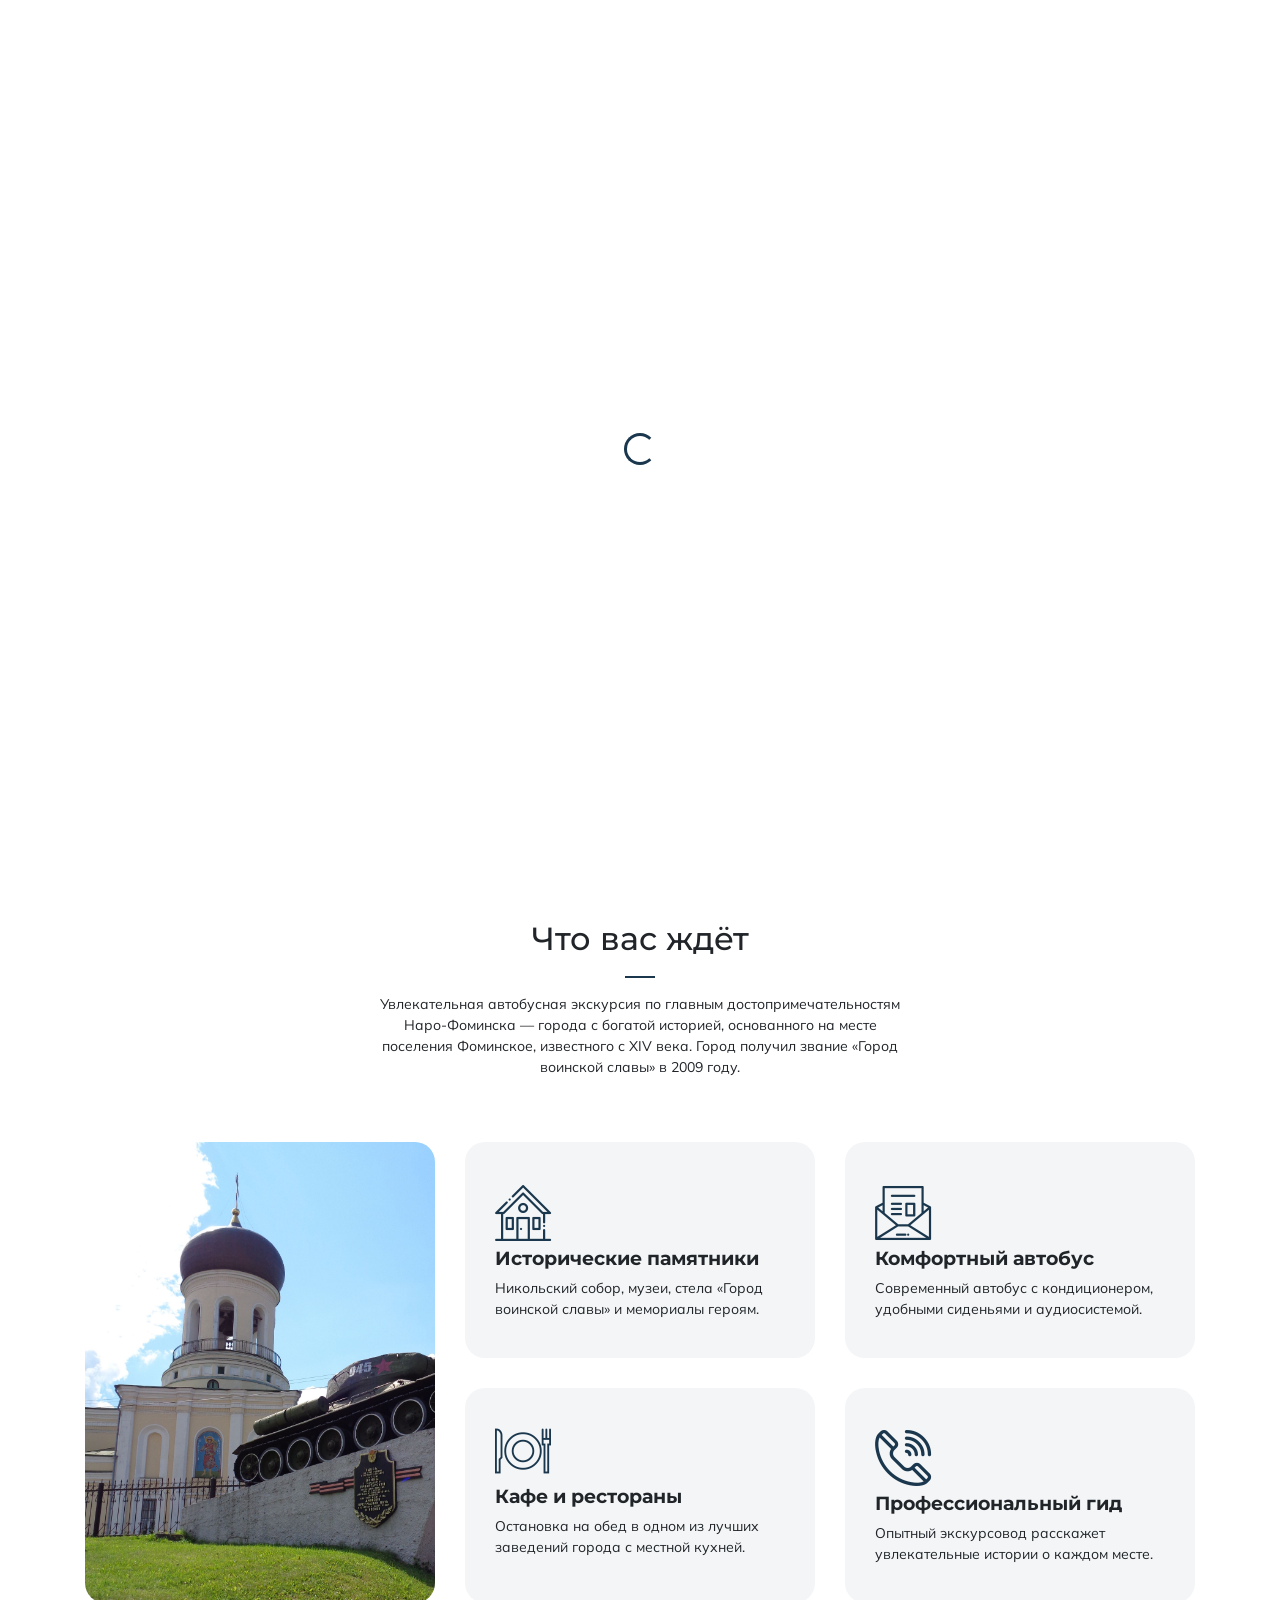
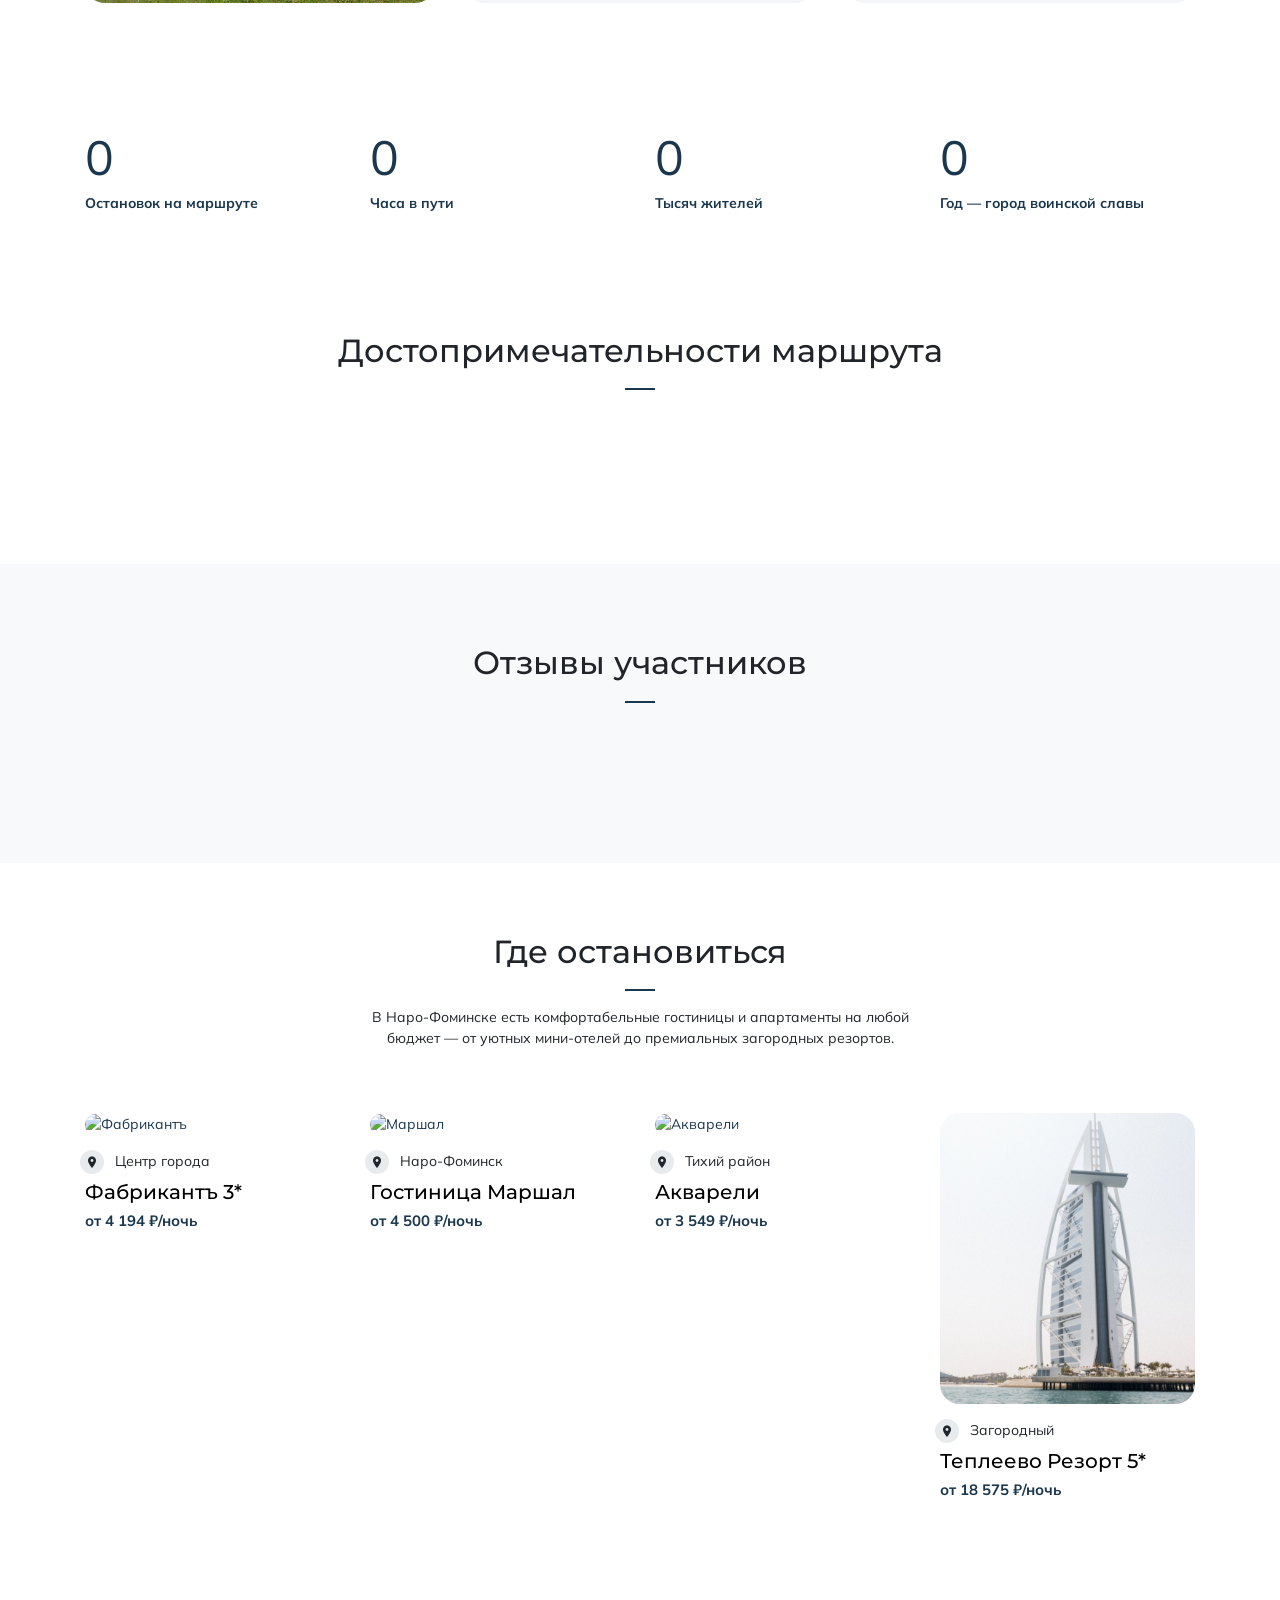
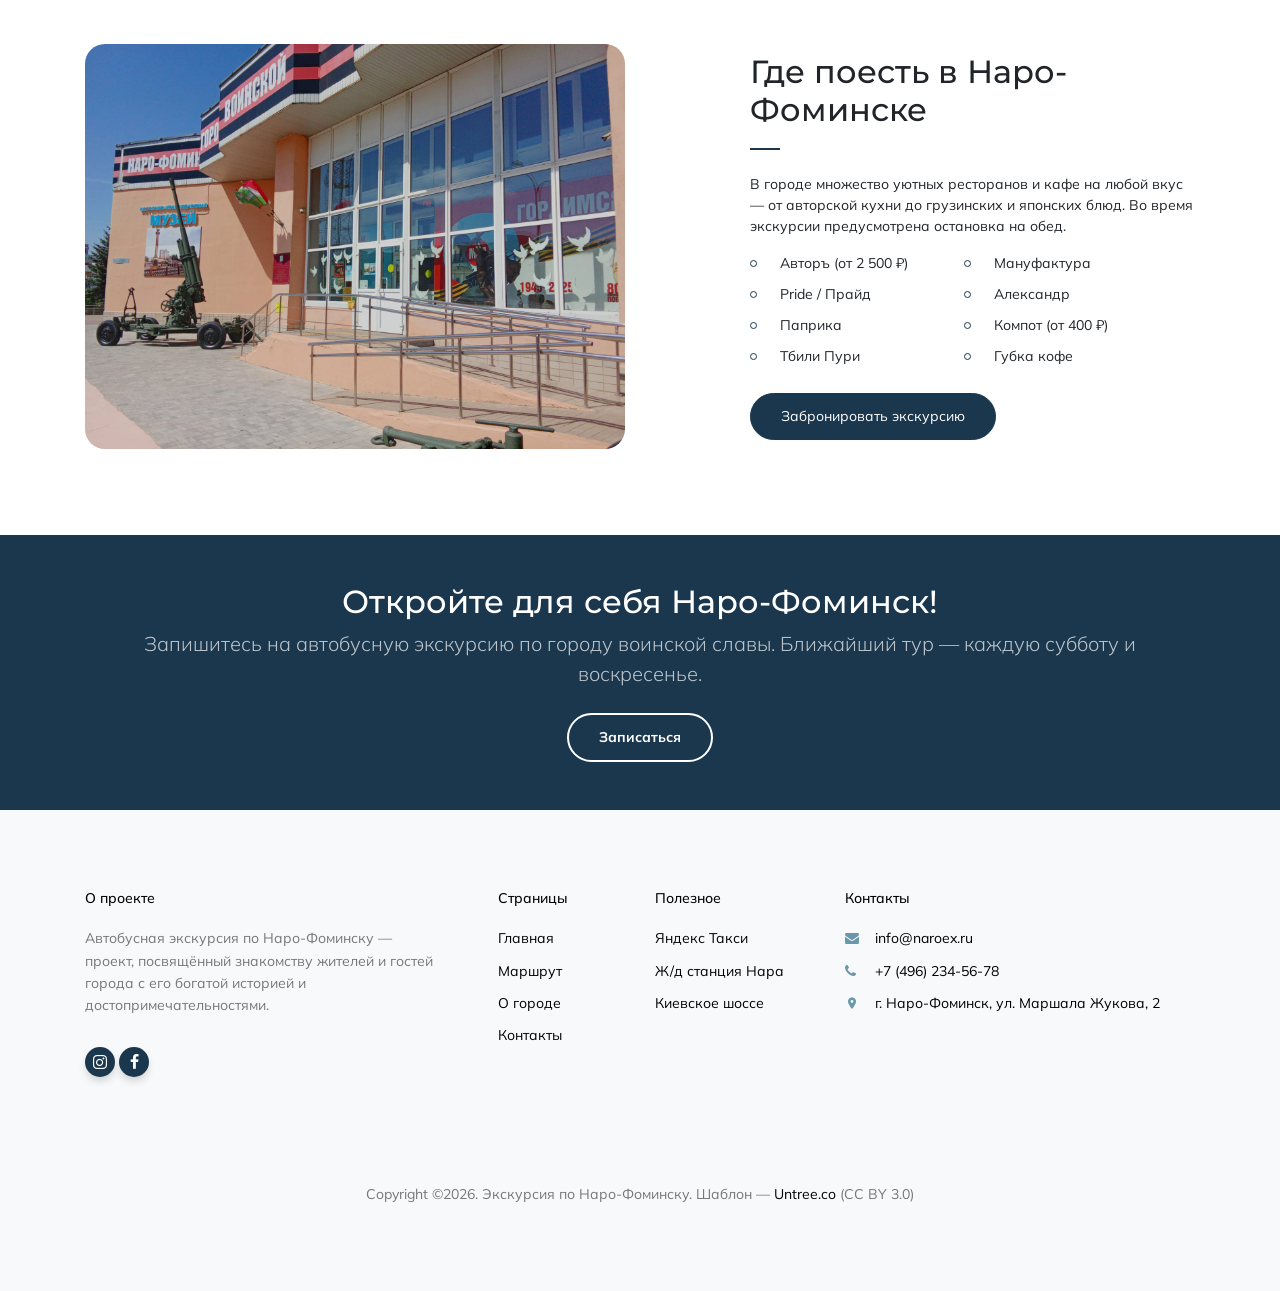
==== html/index.html @ 5fc179f3 "Initial commit: Naro-Fominsk bus excursion static site Russian-language site with 4 pages (main, rou" ====
<!-- /*
* Based on Template: Tour by Untree.co
* License: https://creativecommons.org/licenses/by/3.0/
*/ -->
<!doctype html>
<html lang="ru">
<head>
	<meta charset="utf-8">
	<meta name="viewport" content="width=device-width, initial-scale=1, shrink-to-fit=no">
	<meta name="author" content="NaroEx">
	<link rel="shortcut icon" href="favicon.png">

	<meta name="description" content="Автобусная экскурсия по достопримечательностям Наро-Фоминска — города воинской славы" />
	<meta name="keywords" content="Наро-Фоминск, экскурсия, достопримечательности, автобусный тур" />

	<link rel="preconnect" href="https://fonts.googleapis.com">
	<link rel="preconnect" href="https://fonts.gstatic.com" crossorigin>
	<link href="https://fonts.googleapis.com/css2?family=Montserrat:wght@400;700&family=Mulish:wght@400;700&display=swap&subset=cyrillic" rel="stylesheet">

	<link rel="stylesheet" href="css/bootstrap.min.css">
	<link rel="stylesheet" href="css/owl.carousel.min.css">
	<link rel="stylesheet" href="css/owl.theme.default.min.css">
	<link rel="stylesheet" href="css/jquery.fancybox.min.css">
	<link rel="stylesheet" href="fonts/icomoon/style.css">
	<link rel="stylesheet" href="fonts/flaticon/font/flaticon.css">
	<link rel="stylesheet" href="css/daterangepicker.css">
	<link rel="stylesheet" href="css/aos.css">
	<link rel="stylesheet" href="css/style.css">

	<title>Экскурсия по Наро-Фоминску — Город воинской славы</title>
</head>

<body>

	<div class="site-mobile-menu site-navbar-target">
		<div class="site-mobile-menu-header">
			<div class="site-mobile-menu-close">
				<span class="icofont-close js-menu-toggle"></span>
			</div>
		</div>
		<div class="site-mobile-menu-body"></div>
	</div>

	<nav class="site-nav">
		<div class="container">
			<div class="site-navigation">
				<a href="index.html" class="logo m-0">НароЭкс <span class="text-primary">.</span></a>

				<ul class="js-clone-nav d-none d-lg-inline-block text-left site-menu float-right">
					<li class="active"><a href="index.html">Главная</a></li>
					<li><a href="services.html">Маршрут</a></li>
					<li><a href="about.html">О городе</a></li>
					<li><a href="contact.html">Контакты</a></li>
				</ul>

				<a href="#" class="burger ml-auto float-right site-menu-toggle js-menu-toggle d-inline-block d-lg-none light" data-toggle="collapse" data-target="#main-navbar">
					<span></span>
				</a>

			</div>
		</div>
	</nav>


	<div class="hero">
		<div class="container">
			<div class="row align-items-center">
				<div class="col-lg-7">
					<div class="intro-wrap">
						<h1 class="mb-5"><span class="d-block">Автобусная экскурсия</span> по <span class="typed-words"></span></h1>
						<p class="mb-4 lead text-white-opacity">Откройте для себя город воинской славы, его историю, храмы, музеи и уникальные памятники. Комфортабельный автобусный тур с профессиональным гидом.</p>

						<div class="row">
							<div class="col-12">
								<div class="d-flex flex-wrap align-items-center mb-3">
									<span class="mr-4 text-white"><span class="icon-clock-o mr-2"></span>3 часа</span>
									<span class="mr-4 text-white"><span class="icon-map mr-2"></span>8 остановок</span>
									<span class="text-white"><span class="icon-group mr-2"></span>до 40 человек</span>
								</div>
								<p><a href="contact.html" class="btn btn-primary btn-lg">Записаться на экскурсию</a></p>
							</div>
						</div>
					</div>
				</div>
				<div class="col-lg-5">
					<div class="slides">
						<img src="images/img_6.jpg" alt="Никольский собор" class="img-fluid active">
						<img src="images/img_7.jpg" alt="Наро-Фоминск" class="img-fluid">
						<img src="images/museum.jpg" alt="Краеведческий музей" class="img-fluid">
						<img src="images/hero-slider-3.jpg" alt="Река Нара" class="img-fluid">
						<img src="images/hero-slider-4.jpg" alt="Наро-Фоминск" class="img-fluid">
						<img src="images/hero-slider-5.jpg" alt="Наро-Фоминск" class="img-fluid">
					</div>
				</div>
			</div>
		</div>
	</div>


	<div class="untree_co-section">
		<div class="container">
			<div class="row mb-5 justify-content-center">
				<div class="col-lg-6 text-center">
					<h2 class="section-title text-center mb-3">Что вас ждёт</h2>
					<p>Увлекательная автобусная экскурсия по главным достопримечательностям Наро-Фоминска &mdash; города с богатой историей, основанного на месте поселения Фоминское, известного с XIV века. Город получил звание &laquo;Город воинской славы&raquo; в 2009 году.</p>
				</div>
			</div>
			<div class="row align-items-stretch">
				<div class="col-lg-4 order-lg-1">
					<div class="h-100"><div class="frame h-100"><div class="feature-img-bg h-100" style="background-image: url('images/img_7.jpg');"></div></div></div>
				</div>

				<div class="col-6 col-sm-6 col-lg-4 feature-1-wrap d-md-flex flex-md-column order-lg-1" >

					<div class="feature-1 d-md-flex">
						<div class="align-self-center">
							<span class="flaticon-house display-4 text-primary"></span>
							<h3>Исторические памятники</h3>
							<p class="mb-0">Никольский собор, музеи, стела &laquo;Город воинской славы&raquo; и мемориалы героям.</p>
						</div>
					</div>

					<div class="feature-1 ">
						<div class="align-self-center">
							<span class="flaticon-restaurant display-4 text-primary"></span>
							<h3>Кафе и рестораны</h3>
							<p class="mb-0">Остановка на обед в одном из лучших заведений города с местной кухней.</p>
						</div>
					</div>

				</div>

				<div class="col-6 col-sm-6 col-lg-4 feature-1-wrap d-md-flex flex-md-column order-lg-3" >

					<div class="feature-1 d-md-flex">
						<div class="align-self-center">
							<span class="flaticon-mail display-4 text-primary"></span>
							<h3>Комфортный автобус</h3>
							<p class="mb-0">Современный автобус с кондиционером, удобными сиденьями и аудиосистемой.</p>
						</div>
					</div>

					<div class="feature-1 d-md-flex">
						<div class="align-self-center">
							<span class="flaticon-phone-call display-4 text-primary"></span>
							<h3>Профессиональный гид</h3>
							<p class="mb-0">Опытный экскурсовод расскажет увлекательные истории о каждом месте.</p>
						</div>
					</div>

				</div>

			</div>
		</div>
	</div>

	<div class="untree_co-section count-numbers py-5">
		<div class="container">
			<div class="row">
				<div class="col-6 col-sm-6 col-md-6 col-lg-3">
					<div class="counter-wrap">
						<div class="counter">
							<span class="" data-number="8">0</span>
						</div>
						<span class="caption">Остановок на маршруте</span>
					</div>
				</div>
				<div class="col-6 col-sm-6 col-md-6 col-lg-3">
					<div class="counter-wrap">
						<div class="counter">
							<span class="" data-number="3">0</span>
						</div>
						<span class="caption">Часа в пути</span>
					</div>
				</div>
				<div class="col-6 col-sm-6 col-md-6 col-lg-3">
					<div class="counter-wrap">
						<div class="counter">
							<span class="" data-number="65">0</span>
						</div>
						<span class="caption">Тысяч жителей</span>
					</div>
				</div>
				<div class="col-6 col-sm-6 col-md-6 col-lg-3">
					<div class="counter-wrap">
						<div class="counter">
							<span class="" data-number="2009">0</span>
						</div>
						<span class="caption">Год &mdash; город воинской славы</span>
					</div>
				</div>
			</div>
		</div>
	</div>



	<div class="untree_co-section">
		<div class="container">
			<div class="row text-center justify-content-center mb-5">
				<div class="col-lg-7"><h2 class="section-title text-center">Достопримечательности маршрута</h2></div>
			</div>

			<div class="owl-carousel owl-3-slider">

				<div class="item">
					<a class="media-thumb" href="images/nikolsky_sobor.jpg" data-fancybox="gallery">
						<div class="media-text">
							<h3>Никольский собор</h3>
							<span class="location">Духовный центр города</span>
						</div>
						<img src="images/nikolsky_sobor.jpg" alt="Собор Николая Чудотворца" class="img-fluid">
					</a>
				</div>

				<div class="item">
					<a class="media-thumb" href="images/museum.jpg" data-fancybox="gallery">
						<div class="media-text">
							<h3>Краеведческий музей</h3>
							<span class="location">ул. Маршала Жукова, 8</span>
						</div>
						<img src="images/museum.jpg" alt="Историко-краеведческий музей" class="img-fluid">
					</a>
				</div>

				<div class="item">
					<a class="media-thumb" href="images/hero-slider-1.jpg" data-fancybox="gallery">
						<div class="media-text">
							<h3>Музей Кантемировской дивизии</h3>
							<span class="location">Музей боевой славы</span>
						</div>
						<img src="images/hero-slider-1.jpg" alt="Музей боевой славы" class="img-fluid">
					</a>
				</div>

				<div class="item">
					<a class="media-thumb" href="images/hero-slider-2.jpg" data-fancybox="gallery">
						<div class="media-text">
							<h3>Лофт-квартал &laquo;Fabrik&raquo;</h3>
							<span class="location">пл. Свободы, 2</span>
						</div>
						<img src="images/hero-slider-2.jpg" alt="Лофт-квартал Fabrik" class="img-fluid">
					</a>
				</div>

				<div class="item">
					<a class="media-thumb" href="images/hero-slider-3.jpg" data-fancybox="gallery">
						<div class="media-text">
							<h3>Набережная реки Нара</h3>
							<span class="location">Парк Победы</span>
						</div>
						<img src="images/hero-slider-3.jpg" alt="Река Нара" class="img-fluid">
					</a>
				</div>

				<div class="item">
					<a class="media-thumb" href="images/hero-slider-4.jpg" data-fancybox="gallery">
						<div class="media-text">
							<h3>Стела &laquo;Город воинской славы&raquo;</h3>
							<span class="location">Площадь Победы</span>
						</div>
						<img src="images/hero-slider-4.jpg" alt="Стела города воинской славы" class="img-fluid">
					</a>
				</div>

				<div class="item">
					<a class="media-thumb" href="images/hero-slider-5.jpg" data-fancybox="gallery">
						<div class="media-text">
							<h3>Скульптура &laquo;Емеля на печи&raquo;</h3>
							<span class="location">ул. Маршала Жукова</span>
						</div>
						<img src="images/hero-slider-5.jpg" alt="Емеля на печи" class="img-fluid">
					</a>
				</div>

				<div class="item">
					<a class="media-thumb" href="images/hero_1.jpg" data-fancybox="gallery">
						<div class="media-text">
							<h3>Парк им. Воровского</h3>
							<span class="location">Бывшая усадьба Щербатовых</span>
						</div>
						<img src="images/hero_1.jpg" alt="Центральный парк" class="img-fluid">
					</a>
				</div>

			</div>

		</div>
	</div>


	<div class="untree_co-section testimonial-section mt-5">
		<div class="container">
			<div class="row justify-content-center">
				<div class="col-lg-7 text-center">
					<h2 class="section-title text-center mb-5">Отзывы участников</h2>

					<div class="owl-single owl-carousel no-nav">
						<div class="testimonial mx-auto">
							<figure class="img-wrap">
								<img src="images/person_2.jpg" alt="Фото" class="img-fluid">
							</figure>
							<h3 class="name">Мария Иванова</h3>
							<blockquote>
								<p>&laquo;Замечательная экскурсия! Гид рассказал столько интересного о городе, о чём мы даже не подозревали. Особенно впечатлил Никольский собор и история Кантемировской дивизии.&raquo;</p>
							</blockquote>
						</div>

						<div class="testimonial mx-auto">
							<figure class="img-wrap">
								<img src="images/person_3.jpg" alt="Фото" class="img-fluid">
							</figure>
							<h3 class="name">Алексей Петров</h3>
							<blockquote>
								<p>&laquo;Брали экскурсию для всей семьи. Дети были в восторге от скульптуры Емели на печи, а взрослые &mdash; от набережной Нары и лофт-квартала Fabrik. Очень рекомендую!&raquo;</p>
							</blockquote>
						</div>

						<div class="testimonial mx-auto">
							<figure class="img-wrap">
								<img src="images/person_4.jpg" alt="Фото" class="img-fluid">
							</figure>
							<h3 class="name">Елена Смирнова</h3>
							<blockquote>
								<p>&laquo;Прекрасно организованный тур! Комфортабельный автобус, интересный маршрут. Не знала, что в Наро-Фоминске столько достопримечательностей. Обязательно приедем ещё раз.&raquo;</p>
							</blockquote>
						</div>

					</div>

				</div>
			</div>
		</div>
	</div>


	<div class="untree_co-section">
		<div class="container">
			<div class="row justify-content-center text-center mb-5">
				<div class="col-lg-6">
					<h2 class="section-title text-center mb-3">Где остановиться</h2>
					<p>В Наро-Фоминске есть комфортабельные гостиницы и апартаменты на любой бюджет &mdash; от уютных мини-отелей до премиальных загородных резортов.</p>
				</div>
			</div>
			<div class="row">
				<div class="col-6 col-sm-6 col-md-6 col-lg-3 mb-4 mb-lg-0">
					<div class="media-1">
						<a href="#" class="d-block mb-3"><img src="images/img_1.jpg" alt="Фабрикантъ" class="img-fluid"></a>
						<span class="d-flex align-items-center loc mb-2">
							<span class="icon-room mr-3"></span>
							<span>Центр города</span>
						</span>
						<div class="d-flex align-items-center">
							<div>
								<h3><a href="#">Фабрикантъ 3*</a></h3>
								<div class="price ml-auto">
									<span>от 4 194 &#8381;/ночь</span>
								</div>
							</div>
						</div>
					</div>
				</div>
				<div class="col-6 col-sm-6 col-md-6 col-lg-3 mb-4 mb-lg-0">
					<div class="media-1">
						<a href="#" class="d-block mb-3"><img src="images/img_2.jpg" alt="Маршал" class="img-fluid"></a>
						<span class="d-flex align-items-center loc mb-2">
							<span class="icon-room mr-3"></span>
							<span>Наро-Фоминск</span>
						</span>
						<div class="d-flex align-items-center">
							<div>
								<h3><a href="#">Гостиница Маршал</a></h3>
								<div class="price ml-auto">
									<span>от 4 500 &#8381;/ночь</span>
								</div>
							</div>
						</div>
					</div>
				</div>
				<div class="col-6 col-sm-6 col-md-6 col-lg-3 mb-4 mb-lg-0">
					<div class="media-1">
						<a href="#" class="d-block mb-3"><img src="images/img_3.jpg" alt="Акварели" class="img-fluid"></a>
						<span class="d-flex align-items-center loc mb-2">
							<span class="icon-room mr-3"></span>
							<span>Тихий район</span>
						</span>
						<div class="d-flex align-items-center">
							<div>
								<h3><a href="#">Акварели</a></h3>
								<div class="price ml-auto">
									<span>от 3 549 &#8381;/ночь</span>
								</div>
							</div>
						</div>
					</div>
				</div>
				<div class="col-6 col-sm-6 col-md-6 col-lg-3 mb-4 mb-lg-0">
					<div class="media-1">
						<a href="#" class="d-block mb-3"><img src="images/img_4.jpg" alt="Теплеево" class="img-fluid"></a>
						<span class="d-flex align-items-center loc mb-2">
							<span class="icon-room mr-3"></span>
							<span>Загородный</span>
						</span>
						<div class="d-flex align-items-center">
							<div>
								<h3><a href="#">Теплеево Резорт 5*</a></h3>
								<div class="price ml-auto">
									<span>от 18 575 &#8381;/ночь</span>
								</div>
							</div>
						</div>
					</div>
				</div>
			</div>
		</div>
	</div>

	<div class="untree_co-section">
		<div class="container">
			<div class="row justify-content-between align-items-center">

				<div class="col-lg-6">
					<figure class="img-play-video">
						<img src="images/museum.jpg" alt="Краеведческий музей" class="img-fluid rounded-20">
					</figure>
				</div>

				<div class="col-lg-5">
					<h2 class="section-title text-left mb-4">Где поесть в Наро-Фоминске</h2>
					<p>В городе множество уютных ресторанов и кафе на любой вкус &mdash; от авторской кухни до грузинских и японских блюд. Во время экскурсии предусмотрена остановка на обед.</p>

					<ul class="list-unstyled two-col clearfix">
						<li>Авторъ (от 2 500 &#8381;)</li>
						<li>Мануфактура</li>
						<li>Pride / Прайд</li>
						<li>Александр</li>
						<li>Паприка</li>
						<li>Компот (от 400 &#8381;)</li>
						<li>Тбили Пури</li>
						<li>Губка кофе</li>
					</ul>

					<p><a href="contact.html" class="btn btn-primary">Забронировать экскурсию</a></p>


				</div>
			</div>
		</div>
	</div>



	<div class="py-5 cta-section">
		<div class="container">
			<div class="row text-center">
				<div class="col-md-12">
					<h2 class="mb-2 text-white">Откройте для себя Наро-Фоминск!</h2>
					<p class="mb-4 lead text-white text-white-opacity">Запишитесь на автобусную экскурсию по городу воинской славы. Ближайший тур &mdash; каждую субботу и воскресенье.</p>
					<p class="mb-0"><a href="contact.html" class="btn btn-outline-white text-white btn-md font-weight-bold">Записаться</a></p>
				</div>
			</div>
		</div>
	</div>

	<div class="site-footer">
		<div class="inner first">
			<div class="container">
				<div class="row">
					<div class="col-md-6 col-lg-4">
						<div class="widget">
							<h3 class="heading">О проекте</h3>
							<p>Автобусная экскурсия по Наро-Фоминску &mdash; проект, посвящённый знакомству жителей и гостей города с его богатой историей и достопримечательностями.</p>
						</div>
						<div class="widget">
							<ul class="list-unstyled social">
								<li><a href="#"><span class="icon-instagram"></span></a></li>
								<li><a href="#"><span class="icon-facebook"></span></a></li>
							</ul>
						</div>
					</div>
					<div class="col-md-6 col-lg-2 pl-lg-5">
						<div class="widget">
							<h3 class="heading">Страницы</h3>
							<ul class="links list-unstyled">
								<li><a href="index.html">Главная</a></li>
								<li><a href="services.html">Маршрут</a></li>
								<li><a href="about.html">О городе</a></li>
								<li><a href="contact.html">Контакты</a></li>
							</ul>
						</div>
					</div>
					<div class="col-md-6 col-lg-2">
						<div class="widget">
							<h3 class="heading">Полезное</h3>
							<ul class="links list-unstyled">
								<li><a href="#">Яндекс Такси</a></li>
								<li><a href="#">Ж/д станция Нара</a></li>
								<li><a href="#">Киевское шоссе</a></li>
							</ul>
						</div>
					</div>
					<div class="col-md-6 col-lg-4">
						<div class="widget">
							<h3 class="heading">Контакты</h3>
							<ul class="list-unstyled quick-info links">
								<li class="email"><a href="#">info@naroex.ru</a></li>
								<li class="phone"><a href="#">+7 (496) 234-56-78</a></li>
								<li class="address"><a href="#">г. Наро-Фоминск, ул. Маршала Жукова, 2</a></li>
							</ul>
						</div>
					</div>
				</div>
			</div>
		</div>

		<div class="inner dark">
			<div class="container">
				<div class="row text-center">
					<div class="col-md-8 mb-3 mb-md-0 mx-auto">
						<p>Copyright &copy;<script>document.write(new Date().getFullYear());</script>. Экскурсия по Наро-Фоминску. Шаблон &mdash; <a href="https://untree.co" class="link-highlight">Untree.co</a> (CC BY 3.0)
						</p>
					</div>
				</div>
			</div>
		</div>
	</div>

	<div id="overlayer"></div>
	<div class="loader">
		<div class="spinner-border" role="status">
			<span class="sr-only">Loading...</span>
		</div>
	</div>

	<script src="js/jquery-3.4.1.min.js"></script>
	<script src="js/popper.min.js"></script>
	<script src="js/bootstrap.min.js"></script>
	<script src="js/owl.carousel.min.js"></script>
	<script src="js/jquery.animateNumber.min.js"></script>
	<script src="js/jquery.waypoints.min.js"></script>
	<script src="js/jquery.fancybox.min.js"></script>
	<script src="js/aos.js"></script>
	<script src="js/moment.min.js"></script>
	<script src="js/daterangepicker.js"></script>

	<script src="js/typed.js"></script>
	<script>
		$(function() {
			var slides = $('.slides'),
			images = slides.find('img');

			images.each(function(i) {
				$(this).attr('data-id', i + 1);
			})

			var typed = new Typed('.typed-words', {
				strings: ["Наро-Фоминску.", "городу воинской славы.", "истории.", "красоте Подмосковья.", "реке Нара.", "памятникам героев."],
				typeSpeed: 80,
				backSpeed: 80,
				backDelay: 4000,
				startDelay: 1000,
				loop: true,
				showCursor: true,
				preStringTyped: (arrayPos, self) => {
					arrayPos++;
					$('.slides img').removeClass('active');
					$('.slides img[data-id="'+arrayPos+'"]').addClass('active');
				}

			});
		})
	</script>

	<script src="js/custom.js"></script>

</body>

</html>
---- html/fonts/icomoon/style.css ----
@font-face {
  font-family: 'icomoon';
  src:  url('fonts/icomoon.eot?10si43');
  src:  url('fonts/icomoon.eot?10si43#iefix') format('embedded-opentype'),
    url('fonts/icomoon.ttf?10si43') format('truetype'),
    url('fonts/icomoon.woff?10si43') format('woff'),
    url('fonts/icomoon.svg?10si43#icomoon') format('svg');
  font-weight: normal;
  font-style: normal;
}

[class^="icon-"], [class*=" icon-"] {
  /* use !important to prevent issues with browser extensions that change fonts */
  font-family: 'icomoon' !important;
  speak: none;
  font-style: normal;
  font-weight: normal;
  font-variant: normal;
  text-transform: none;
  line-height: 1;

  /* Better Font Rendering =========== */
  -webkit-font-smoothing: antialiased;
  -moz-osx-font-smoothing: grayscale;
}

.icon-asterisk:before {
  content: "\f069";
}
.icon-plus:before {
  content: "\f067";
}
.icon-question:before {
  content: "\f128";
}
.icon-minus:before {
  content: "\f068";
}
.icon-glass:before {
  content: "\f000";
}
.icon-music:before {
  content: "\f001";
}
.icon-search:before {
  content: "\f002";
}
.icon-envelope-o:before {
  content: "\f003";
}
.icon-heart:before {
  content: "\f004";
}
.icon-star:before {
  content: "\f005";
}
.icon-star-o:before {
  content: "\f006";
}
.icon-user:before {
  content: "\f007";
}
.icon-film:before {
  content: "\f008";
}
.icon-th-large:before {
  content: "\f009";
}
.icon-th:before {
  content: "\f00a";
}
.icon-th-list:before {
  content: "\f00b";
}
.icon-check:before {
  content: "\f00c";
}
.icon-close:before {
  content: "\f00d";
}
.icon-remove:before {
  content: "\f00d";
}
.icon-times:before {
  content: "\f00d";
}
.icon-search-plus:before {
  content: "\f00e";
}
.icon-search-minus:before {
  content: "\f010";
}
.icon-power-off:before {
  content: "\f011";
}
.icon-signal:before {
  content: "\f012";
}
.icon-cog:before {
  content: "\f013";
}
.icon-gear:before {
  content: "\f013";
}
.icon-trash-o:before {
  content: "\f014";
}
.icon-home:before {
  content: "\f015";
}
.icon-file-o:before {
  content: "\f016";
}
.icon-clock-o:before {
  content: "\f017";
}
.icon-road:before {
  content: "\f018";
}
.icon-download:before {
  content: "\f019";
}
.icon-arrow-circle-o-down:before {
  content: "\f01a";
}
.icon-arrow-circle-o-up:before {
  content: "\f01b";
}
.icon-inbox:before {
  content: "\f01c";
}
.icon-play-circle-o:before {
  content: "\f01d";
}
.icon-repeat:before {
  content: "\f01e";
}
.icon-rotate-right:before {
  content: "\f01e";
}
.icon-refresh:before {
  content: "\f021";
}
.icon-list-alt:before {
  content: "\f022";
}
.icon-lock:before {
  content: "\f023";
}
.icon-flag:before {
  content: "\f024";
}
.icon-headphones:before {
  content: "\f025";
}
.icon-volume-off:before {
  content: "\f026";
}
.icon-volume-down:before {
  content: "\f027";
}
.icon-volume-up:before {
  content: "\f028";
}
.icon-qrcode:before {
  content: "\f029";
}
.icon-barcode:before {
  content: "\f02a";
}
.icon-tag:before {
  content: "\f02b";
}
.icon-tags:before {
  content: "\f02c";
}
.icon-book:before {
  content: "\f02d";
}
.icon-bookmark:before {
  content: "\f02e";
}
.icon-print:before {
  content: "\f02f";
}
.icon-camera:before {
  content: "\f030";
}
.icon-font:before {
  content: "\f031";
}
.icon-bold:before {
  content: "\f032";
}
.icon-italic:before {
  content: "\f033";
}
.icon-text-height:before {
  content: "\f034";
}
.icon-text-width:before {
  content: "\f035";
}
.icon-align-left:before {
  content: "\f036";
}
.icon-align-center:before {
  content: "\f037";
}
.icon-align-right:before {
  content: "\f038";
}
.icon-align-justify:before {
  content: "\f039";
}
.icon-list:before {
  content: "\f03a";
}
.icon-dedent:before {
  content: "\f03b";
}
.icon-outdent:before {
  content: "\f03b";
}
.icon-indent:before {
  content: "\f03c";
}
.icon-video-camera:before {
  content: "\f03d";
}
.icon-image:before {
  content: "\f03e";
}
.icon-photo:before {
  content: "\f03e";
}
.icon-picture-o:before {
  content: "\f03e";
}
.icon-pencil:before {
  content: "\f040";
}
.icon-map-marker:before {
  content: "\f041";
}
.icon-adjust:before {
  content: "\f042";
}
.icon-tint:before {
  content: "\f043";
}
.icon-edit:before {
  content: "\f044";
}
.icon-pencil-square-o:before {
  content: "\f044";
}
.icon-share-square-o:before {
  content: "\f045";
}
.icon-check-square-o:before {
  content: "\f046";
}
.icon-arrows:before {
  content: "\f047";
}
.icon-step-backward:before {
  content: "\f048";
}
.icon-fast-backward:before {
  content: "\f049";
}
.icon-backward:before {
  content: "\f04a";
}
.icon-play:before {
  content: "\f04b";
}
.icon-pause:before {
  content: "\f04c";
}
.icon-stop:before {
  content: "\f04d";
}
.icon-forward:before {
  content: "\f04e";
}
.icon-fast-forward:before {
  content: "\f050";
}
.icon-step-forward:before {
  content: "\f051";
}
.icon-eject:before {
  content: "\f052";
}
.icon-chevron-left:before {
  content: "\f053";
}
.icon-chevron-right:before {
  content: "\f054";
}
.icon-plus-circle:before {
  content: "\f055";
}
.icon-minus-circle:before {
  content: "\f056";
}
.icon-times-circle:before {
  content: "\f057";
}
.icon-check-circle:before {
  content: "\f058";
}
.icon-question-circle:before {
  content: "\f059";
}
.icon-info-circle:before {
  content: "\f05a";
}
.icon-crosshairs:before {
  content: "\f05b";
}
.icon-times-circle-o:before {
  content: "\f05c";
}
.icon-check-circle-o:before {
  content: "\f05d";
}
.icon-ban:before {
  content: "\f05e";
}
.icon-arrow-left:before {
  content: "\f060";
}
.icon-arrow-right:before {
  content: "\f061";
}
.icon-arrow-up:before {
  content: "\f062";
}
.icon-arrow-down:before {
  content: "\f063";
}
.icon-mail-forward:before {
  content: "\f064";
}
.icon-share:before {
  content: "\f064";
}
.icon-expand:before {
  content: "\f065";
}
.icon-compress:before {
  content: "\f066";
}
.icon-exclamation-circle:before {
  content: "\f06a";
}
.icon-gift:before {
  content: "\f06b";
}
.icon-leaf:before {
  content: "\f06c";
}
.icon-fire:before {
  content: "\f06d";
}
.icon-eye:before {
  content: "\f06e";
}
.icon-eye-slash:before {
  content: "\f070";
}
.icon-exclamation-triangle:before {
  content: "\f071";
}
.icon-warning:before {
  content: "\f071";
}
.icon-plane:before {
  content: "\f072";
}
.icon-calendar:before {
  content: "\f073";
}
.icon-random:before {
  content: "\f074";
}
.icon-comment:before {
  content: "\f075";
}
.icon-magnet:before {
  content: "\f076";
}
.icon-chevron-up:before {
  content: "\f077";
}
.icon-chevron-down:before {
  content: "\f078";
}
.icon-retweet:before {
  content: "\f079";
}
.icon-shopping-cart:before {
  content: "\f07a";
}
.icon-folder:before {
  content: "\f07b";
}
.icon-folder-open:before {
  content: "\f07c";
}
.icon-arrows-v:before {
  content: "\f07d";
}
.icon-arrows-h:before {
  content: "\f07e";
}
.icon-bar-chart:before {
  content: "\f080";
}
.icon-bar-chart-o:before {
  content: "\f080";
}
.icon-twitter-square:before {
  content: "\f081";
}
.icon-facebook-square:before {
  content: "\f082";
}
.icon-camera-retro:before {
  content: "\f083";
}
.icon-key:before {
  content: "\f084";
}
.icon-cogs:before {
  content: "\f085";
}
.icon-gears:before {
  content: "\f085";
}
.icon-comments:before {
  content: "\f086";
}
.icon-thumbs-o-up:before {
  content: "\f087";
}
.icon-thumbs-o-down:before {
  content: "\f088";
}
.icon-star-half:before {
  content: "\f089";
}
.icon-heart-o:before {
  content: "\f08a";
}
.icon-sign-out:before {
  content: "\f08b";
}
.icon-linkedin-square:before {
  content: "\f08c";
}
.icon-thumb-tack:before {
  content: "\f08d";
}
.icon-external-link:before {
  content: "\f08e";
}
.icon-sign-in:before {
  content: "\f090";
}
.icon-trophy:before {
  content: "\f091";
}
.icon-github-square:before {
  content: "\f092";
}
.icon-upload:before {
  content: "\f093";
}
.icon-lemon-o:before {
  content: "\f094";
}
.icon-phone:before {
  content: "\f095";
}
.icon-square-o:before {
  content: "\f096";
}
.icon-bookmark-o:before {
  content: "\f097";
}
.icon-phone-square:before {
  content: "\f098";
}
.icon-twitter:before {
  content: "\f099";
}
.icon-facebook:before {
  content: "\f09a";
}
.icon-facebook-f:before {
  content: "\f09a";
}
.icon-github:before {
  content: "\f09b";
}
.icon-unlock:before {
  content: "\f09c";
}
.icon-credit-card:before {
  content: "\f09d";
}
.icon-feed:before {
  content: "\f09e";
}
.icon-rss:before {
  content: "\f09e";
}
.icon-hdd-o:before {
  content: "\f0a0";
}
.icon-bullhorn:before {
  content: "\f0a1";
}
.icon-bell-o:before {
  content: "\f0a2";
}
.icon-certificate:before {
  content: "\f0a3";
}
.icon-hand-o-right:before {
  content: "\f0a4";
}
.icon-hand-o-left:before {
  content: "\f0a5";
}
.icon-hand-o-up:before {
  content: "\f0a6";
}
.icon-hand-o-down:before {
  content: "\f0a7";
}
.icon-arrow-circle-left:before {
  content: "\f0a8";
}
.icon-arrow-circle-right:before {
  content: "\f0a9";
}
.icon-arrow-circle-up:before {
  content: "\f0aa";
}
.icon-arrow-circle-down:before {
  content: "\f0ab";
}
.icon-globe:before {
  content: "\f0ac";
}
.icon-wrench:before {
  content: "\f0ad";
}
.icon-tasks:before {
  content: "\f0ae";
}
.icon-filter:before {
  content: "\f0b0";
}
.icon-briefcase:before {
  content: "\f0b1";
}
.icon-arrows-alt:before {
  content: "\f0b2";
}
.icon-group:before {
  content: "\f0c0";
}
.icon-users:before {
  content: "\f0c0";
}
.icon-chain:before {
  content: "\f0c1";
}
.icon-link:before {
  content: "\f0c1";
}
.icon-cloud:before {
  content: "\f0c2";
}
.icon-flask:before {
  content: "\f0c3";
}
.icon-cut:before {
  content: "\f0c4";
}
.icon-scissors:before {
  content: "\f0c4";
}
.icon-copy:before {
  content: "\f0c5";
}
.icon-files-o:before {
  content: "\f0c5";
}
.icon-paperclip:before {
  content: "\f0c6";
}
.icon-floppy-o:before {
  content: "\f0c7";
}
.icon-save:before {
  content: "\f0c7";
}
.icon-square:before {
  content: "\f0c8";
}
.icon-bars:before {
  content: "\f0c9";
}
.icon-navicon:before {
  content: "\f0c9";
}
.icon-reorder:before {
  content: "\f0c9";
}
.icon-list-ul:before {
  content: "\f0ca";
}
.icon-list-ol:before {
  content: "\f0cb";
}
.icon-strikethrough:before {
  content: "\f0cc";
}
.icon-underline:before {
  content: "\f0cd";
}
.icon-table:before {
  content: "\f0ce";
}
.icon-magic:before {
  content: "\f0d0";
}
.icon-truck:before {
  content: "\f0d1";
}
.icon-pinterest:before {
  content: "\f0d2";
}
.icon-pinterest-square:before {
  content: "\f0d3";
}
.icon-google-plus-square:before {
  content: "\f0d4";
}
.icon-google-plus:before {
  content: "\f0d5";
}
.icon-money:before {
  content: "\f0d6";
}
.icon-caret-down:before {
  content: "\f0d7";
}
.icon-caret-up:before {
  content: "\f0d8";
}
.icon-caret-left:before {
  content: "\f0d9";
}
.icon-caret-right:before {
  content: "\f0da";
}
.icon-columns:before {
  content: "\f0db";
}
.icon-sort:before {
  content: "\f0dc";
}
.icon-unsorted:before {
  content: "\f0dc";
}
.icon-sort-desc:before {
  content: "\f0dd";
}
.icon-sort-down:before {
  content: "\f0dd";
}
.icon-sort-asc:before {
  content: "\f0de";
}
.icon-sort-up:before {
  content: "\f0de";
}
.icon-envelope:before {
  content: "\f0e0";
}
.icon-linkedin:before {
  content: "\f0e1";
}
.icon-rotate-left:before {
  content: "\f0e2";
}
.icon-undo:before {
  content: "\f0e2";
}
.icon-gavel:before {
  content: "\f0e3";
}
.icon-legal:before {
  content: "\f0e3";
}
.icon-dashboard:before {
  content: "\f0e4";
}
.icon-tachometer:before {
  content: "\f0e4";
}
.icon-comment-o:before {
  content: "\f0e5";
}
.icon-comments-o:before {
  content: "\f0e6";
}
.icon-bolt:before {
  content: "\f0e7";
}
.icon-flash:before {
  content: "\f0e7";
}
.icon-sitemap:before {
  content: "\f0e8";
}
.icon-umbrella:before {
  content: "\f0e9";
}
.icon-clipboard:before {
  content: "\f0ea";
}
.icon-paste:before {
  content: "\f0ea";
}
.icon-lightbulb-o:before {
  content: "\f0eb";
}
.icon-exchange:before {
  content: "\f0ec";
}
.icon-cloud-download:before {
  content: "\f0ed";
}
.icon-cloud-upload:before {
  content: "\f0ee";
}
.icon-user-md:before {
  content: "\f0f0";
}
.icon-stethoscope:before {
  content: "\f0f1";
}
.icon-suitcase:before {
  content: "\f0f2";
}
.icon-bell:before {
  content: "\f0f3";
}
.icon-coffee:before {
  content: "\f0f4";
}
.icon-cutlery:before {
  content: "\f0f5";
}
.icon-file-text-o:before {
  content: "\f0f6";
}
.icon-building-o:before {
  content: "\f0f7";
}
.icon-hospital-o:before {
  content: "\f0f8";
}
.icon-ambulance:before {
  content: "\f0f9";
}
.icon-medkit:before {
  content: "\f0fa";
}
.icon-fighter-jet:before {
  content: "\f0fb";
}
.icon-beer:before {
  content: "\f0fc";
}
.icon-h-square:before {
  content: "\f0fd";
}
.icon-plus-square:before {
  content: "\f0fe";
}
.icon-angle-double-left:before {
  content: "\f100";
}
.icon-angle-double-right:before {
  content: "\f101";
}
.icon-angle-double-up:before {
  content: "\f102";
}
.icon-angle-double-down:before {
  content: "\f103";
}
.icon-angle-left:before {
  content: "\f104";
}
.icon-angle-right:before {
  content: "\f105";
}
.icon-angle-up:before {
  content: "\f106";
}
.icon-angle-down:before {
  content: "\f107";
}
.icon-desktop:before {
  content: "\f108";
}
.icon-laptop:before {
  content: "\f109";
}
.icon-tablet:before {
  content: "\f10a";
}
.icon-mobile:before {
  content: "\f10b";
}
.icon-mobile-phone:before {
  content: "\f10b";
}
.icon-circle-o:before {
  content: "\f10c";
}
.icon-quote-left:before {
  content: "\f10d";
}
.icon-quote-right:before {
  content: "\f10e";
}
.icon-spinner:before {
  content: "\f110";
}
.icon-circle:before {
  content: "\f111";
}
.icon-mail-reply:before {
  content: "\f112";
}
.icon-reply:before {
  content: "\f112";
}
.icon-github-alt:before {
  content: "\f113";
}
.icon-folder-o:before {
  content: "\f114";
}
.icon-folder-open-o:before {
  content: "\f115";
}
.icon-smile-o:before {
  content: "\f118";
}
.icon-frown-o:before {
  content: "\f119";
}
.icon-meh-o:before {
  content: "\f11a";
}
.icon-gamepad:before {
  content: "\f11b";
}
.icon-keyboard-o:before {
  content: "\f11c";
}
.icon-flag-o:before {
  content: "\f11d";
}
.icon-flag-checkered:before {
  content: "\f11e";
}
.icon-terminal:before {
  content: "\f120";
}
.icon-code:before {
  content: "\f121";
}
.icon-mail-reply-all:before {
  content: "\f122";
}
.icon-reply-all:before {
  content: "\f122";
}
.icon-star-half-empty:before {
  content: "\f123";
}
.icon-star-half-full:before {
  content: "\f123";
}
.icon-star-half-o:before {
  content: "\f123";
}
.icon-location-arrow:before {
  content: "\f124";
}
.icon-crop:before {
  content: "\f125";
}
.icon-code-fork:before {
  content: "\f126";
}
.icon-chain-broken:before {
  content: "\f127";
}
.icon-unlink:before {
  content: "\f127";
}
.icon-info:before {
  content: "\f129";
}
.icon-exclamation:before {
  content: "\f12a";
}
.icon-superscript:before {
  content: "\f12b";
}
.icon-subscript:before {
  content: "\f12c";
}
.icon-eraser:before {
  content: "\f12d";
}
.icon-puzzle-piece:before {
  content: "\f12e";
}
.icon-microphone:before {
  content: "\f130";
}
.icon-microphone-slash:before {
  content: "\f131";
}
.icon-shield:before {
  content: "\f132";
}
.icon-calendar-o:before {
  content: "\f133";
}
.icon-fire-extinguisher:before {
  content: "\f134";
}
.icon-rocket:before {
  content: "\f135";
}
.icon-maxcdn:before {
  content: "\f136";
}
.icon-chevron-circle-left:before {
  content: "\f137";
}
.icon-chevron-circle-right:before {
  content: "\f138";
}
.icon-chevron-circle-up:before {
  content: "\f139";
}
.icon-chevron-circle-down:before {
  content: "\f13a";
}
.icon-html5:before {
  content: "\f13b";
}
.icon-css3:before {
  content: "\f13c";
}
.icon-anchor:before {
  content: "\f13d";
}
.icon-unlock-alt:before {
  content: "\f13e";
}
.icon-bullseye:before {
  content: "\f140";
}
.icon-ellipsis-h:before {
  content: "\f141";
}
.icon-ellipsis-v:before {
  content: "\f142";
}
.icon-rss-square:before {
  content: "\f143";
}
.icon-play-circle:before {
  content: "\f144";
}
.icon-ticket:before {
  content: "\f145";
}
.icon-minus-square:before {
  content: "\f146";
}
.icon-minus-square-o:before {
  content: "\f147";
}
.icon-level-up:before {
  content: "\f148";
}
.icon-level-down:before {
  content: "\f149";
}
.icon-check-square:before {
  content: "\f14a";
}
.icon-pencil-square:before {
  content: "\f14b";
}
.icon-external-link-square:before {
  content: "\f14c";
}
.icon-share-square:before {
  content: "\f14d";
}
.icon-compass:before {
  content: "\f14e";
}
.icon-caret-square-o-down:before {
  content: "\f150";
}
.icon-toggle-down:before {
  content: "\f150";
}
.icon-caret-square-o-up:before {
  content: "\f151";
}
.icon-toggle-up:before {
  content: "\f151";
}
.icon-caret-square-o-right:before {
  content: "\f152";
}
.icon-toggle-right:before {
  content: "\f152";
}
.icon-eur:before {
  content: "\f153";
}
.icon-euro:before {
  content: "\f153";
}
.icon-gbp:before {
  content: "\f154";
}
.icon-dollar:before {
  content: "\f155";
}
.icon-usd:before {
  content: "\f155";
}
.icon-inr:before {
  content: "\f156";
}
.icon-rupee:before {
  content: "\f156";
}
.icon-cny:before {
  content: "\f157";
}
.icon-jpy:before {
  content: "\f157";
}
.icon-rmb:before {
  content: "\f157";
}
.icon-yen:before {
  content: "\f157";
}
.icon-rouble:before {
  content: "\f158";
}
.icon-rub:before {
  content: "\f158";
}
.icon-ruble:before {
  content: "\f158";
}
.icon-krw:before {
  content: "\f159";
}
.icon-won:before {
  content: "\f159";
}
.icon-bitcoin:before {
  content: "\f15a";
}
.icon-btc:before {
  content: "\f15a";
}
.icon-file:before {
  content: "\f15b";
}
.icon-file-text:before {
  content: "\f15c";
}
.icon-sort-alpha-asc:before {
  content: "\f15d";
}
.icon-sort-alpha-desc:before {
  content: "\f15e";
}
.icon-sort-amount-asc:before {
  content: "\f160";
}
.icon-sort-amount-desc:before {
  content: "\f161";
}
.icon-sort-numeric-asc:before {
  content: "\f162";
}
.icon-sort-numeric-desc:before {
  content: "\f163";
}
.icon-thumbs-up:before {
  content: "\f164";
}
.icon-thumbs-down:before {
  content: "\f165";
}
.icon-youtube-square:before {
  content: "\f166";
}
.icon-youtube:before {
  content: "\f167";
}
.icon-xing:before {
  content: "\f168";
}
.icon-xing-square:before {
  content: "\f169";
}
.icon-youtube-play:before {
  content: "\f16a";
}
.icon-dropbox:before {
  content: "\f16b";
}
.icon-stack-overflow:before {
  content: "\f16c";
}
.icon-instagram:before {
  content: "\f16d";
}
.icon-flickr:before {
  content: "\f16e";
}
.icon-adn:before {
  content: "\f170";
}
.icon-bitbucket:before {
  content: "\f171";
}
.icon-bitbucket-square:before {
  content: "\f172";
}
.icon-tumblr:before {
  content: "\f173";
}
.icon-tumblr-square:before {
  content: "\f174";
}
.icon-long-arrow-down:before {
  content: "\f175";
}
.icon-long-arrow-up:before {
  content: "\f176";
}
.icon-long-arrow-left:before {
  content: "\f177";
}
.icon-long-arrow-right:before {
  content: "\f178";
}
.icon-apple:before {
  content: "\f179";
}
.icon-windows:before {
  content: "\f17a";
}
.icon-android:before {
  content: "\f17b";
}
.icon-linux:before {
  content: "\f17c";
}
.icon-dribbble:before {
  content: "\f17d";
}
.icon-skype:before {
  content: "\f17e";
}
.icon-foursquare:before {
  content: "\f180";
}
.icon-trello:before {
  content: "\f181";
}
.icon-female:before {
  content: "\f182";
}
.icon-male:before {
  content: "\f183";
}
.icon-gittip:before {
  content: "\f184";
}
.icon-gratipay:before {
  content: "\f184";
}
.icon-sun-o:before {
  content: "\f185";
}
.icon-moon-o:before {
  content: "\f186";
}
.icon-archive:before {
  content: "\f187";
}
.icon-bug:before {
  content: "\f188";
}
.icon-vk:before {
  content: "\f189";
}
.icon-weibo:before {
  content: "\f18a";
}
.icon-renren:before {
  content: "\f18b";
}
.icon-pagelines:before {
  content: "\f18c";
}
.icon-stack-exchange:before {
  content: "\f18d";
}
.icon-arrow-circle-o-right:before {
  content: "\f18e";
}
.icon-arrow-circle-o-left:before {
  content: "\f190";
}
.icon-caret-square-o-left:before {
  content: "\f191";
}
.icon-toggle-left:before {
  content: "\f191";
}
.icon-dot-circle-o:before {
  content: "\f192";
}
.icon-wheelchair:before {
  content: "\f193";
}
.icon-vimeo-square:before {
  content: "\f194";
}
.icon-try:before {
  content: "\f195";
}
.icon-turkish-lira:before {
  content: "\f195";
}
.icon-plus-square-o:before {
  content: "\f196";
}
.icon-space-shuttle:before {
  content: "\f197";
}
.icon-slack:before {
  content: "\f198";
}
.icon-envelope-square:before {
  content: "\f199";
}
.icon-wordpress:before {
  content: "\f19a";
}
.icon-openid:before {
  content: "\f19b";
}
.icon-bank:before {
  content: "\f19c";
}
.icon-institution:before {
  content: "\f19c";
}
.icon-university:before {
  content: "\f19c";
}
.icon-graduation-cap:before {
  content: "\f19d";
}
.icon-mortar-board:before {
  content: "\f19d";
}
.icon-yahoo:before {
  content: "\f19e";
}
.icon-google:before {
  content: "\f1a0";
}
.icon-reddit:before {
  content: "\f1a1";
}
.icon-reddit-square:before {
  content: "\f1a2";
}
.icon-stumbleupon-circle:before {
  content: "\f1a3";
}
.icon-stumbleupon:before {
  content: "\f1a4";
}
.icon-delicious:before {
  content: "\f1a5";
}
.icon-digg:before {
  content: "\f1a6";
}
.icon-pied-piper-pp:before {
  content: "\f1a7";
}
.icon-pied-piper-alt:before {
  content: "\f1a8";
}
.icon-drupal:before {
  content: "\f1a9";
}
.icon-joomla:before {
  content: "\f1aa";
}
.icon-language:before {
  content: "\f1ab";
}
.icon-fax:before {
  content: "\f1ac";
}
.icon-building:before {
  content: "\f1ad";
}
.icon-child:before {
  content: "\f1ae";
}
.icon-paw:before {
  content: "\f1b0";
}
.icon-spoon:before {
  content: "\f1b1";
}
.icon-cube:before {
  content: "\f1b2";
}
.icon-cubes:before {
  content: "\f1b3";
}
.icon-behance:before {
  content: "\f1b4";
}
.icon-behance-square:before {
  content: "\f1b5";
}
.icon-steam:before {
  content: "\f1b6";
}
.icon-steam-square:before {
  content: "\f1b7";
}
.icon-recycle:before {
  content: "\f1b8";
}
.icon-automobile:before {
  content: "\f1b9";
}
.icon-car:before {
  content: "\f1b9";
}
.icon-cab:before {
  content: "\f1ba";
}
.icon-taxi:before {
  content: "\f1ba";
}
.icon-tree:before {
  content: "\f1bb";
}
.icon-spotify:before {
  content: "\f1bc";
}
.icon-deviantart:before {
  content: "\f1bd";
}
.icon-soundcloud:before {
  content: "\f1be";
}
.icon-database:before {
  content: "\f1c0";
}
.icon-file-pdf-o:before {
  content: "\f1c1";
}
.icon-file-word-o:before {
  content: "\f1c2";
}
.icon-file-excel-o:before {
  content: "\f1c3";
}
.icon-file-powerpoint-o:before {
  content: "\f1c4";
}
.icon-file-image-o:before {
  content: "\f1c5";
}
.icon-file-photo-o:before {
  content: "\f1c5";
}
.icon-file-picture-o:before {
  content: "\f1c5";
}
.icon-file-archive-o:before {
  content: "\f1c6";
}
.icon-file-zip-o:before {
  content: "\f1c6";
}
.icon-file-audio-o:before {
  content: "\f1c7";
}
.icon-file-sound-o:before {
  content: "\f1c7";
}
.icon-file-movie-o:before {
  content: "\f1c8";
}
.icon-file-video-o:before {
  content: "\f1c8";
}
.icon-file-code-o:before {
  content: "\f1c9";
}
.icon-vine:before {
  content: "\f1ca";
}
.icon-codepen:before {
  content: "\f1cb";
}
.icon-jsfiddle:before {
  content: "\f1cc";
}
.icon-life-bouy:before {
  content: "\f1cd";
}
.icon-life-buoy:before {
  content: "\f1cd";
}
.icon-life-ring:before {
  content: "\f1cd";
}
.icon-life-saver:before {
  content: "\f1cd";
}
.icon-support:before {
  content: "\f1cd";
}
.icon-circle-o-notch:before {
  content: "\f1ce";
}
.icon-ra:before {
  content: "\f1d0";
}
.icon-rebel:before {
  content: "\f1d0";
}
.icon-resistance:before {
  content: "\f1d0";
}
.icon-empire:before {
  content: "\f1d1";
}
.icon-ge:before {
  content: "\f1d1";
}
.icon-git-square:before {
  content: "\f1d2";
}
.icon-git:before {
  content: "\f1d3";
}
.icon-hacker-news:before {
  content: "\f1d4";
}
.icon-y-combinator-square:before {
  content: "\f1d4";
}
.icon-yc-square:before {
  content: "\f1d4";
}
.icon-tencent-weibo:before {
  content: "\f1d5";
}
.icon-qq:before {
  content: "\f1d6";
}
.icon-wechat:before {
  content: "\f1d7";
}
.icon-weixin:before {
  content: "\f1d7";
}
.icon-paper-plane:before {
  content: "\f1d8";
}
.icon-send:before {
  content: "\f1d8";
}
.icon-paper-plane-o:before {
  content: "\f1d9";
}
.icon-send-o:before {
  content: "\f1d9";
}
.icon-history:before {
  content: "\f1da";
}
.icon-circle-thin:before {
  content: "\f1db";
}
.icon-header:before {
  content: "\f1dc";
}
.icon-paragraph:before {
  content: "\f1dd";
}
.icon-sliders:before {
  content: "\f1de";
}
.icon-share-alt:before {
  content: "\f1e0";
}
.icon-share-alt-square:before {
  content: "\f1e1";
}
.icon-bomb:before {
  content: "\f1e2";
}
.icon-futbol-o:before {
  content: "\f1e3";
}
.icon-soccer-ball-o:before {
  content: "\f1e3";
}
.icon-tty:before {
  content: "\f1e4";
}
.icon-binoculars:before {
  content: "\f1e5";
}
.icon-plug:before {
  content: "\f1e6";
}
.icon-slideshare:before {
  content: "\f1e7";
}
.icon-twitch:before {
  content: "\f1e8";
}
.icon-yelp:before {
  content: "\f1e9";
}
.icon-newspaper-o:before {
  content: "\f1ea";
}
.icon-wifi:before {
  content: "\f1eb";
}
.icon-calculator:before {
  content: "\f1ec";
}
.icon-paypal:before {
  content: "\f1ed";
}
.icon-google-wallet:before {
  content: "\f1ee";
}
.icon-cc-visa:before {
  content: "\f1f0";
}
.icon-cc-mastercard:before {
  content: "\f1f1";
}
.icon-cc-discover:before {
  content: "\f1f2";
}
.icon-cc-amex:before {
  content: "\f1f3";
}
.icon-cc-paypal:before {
  content: "\f1f4";
}
.icon-cc-stripe:before {
  content: "\f1f5";
}
.icon-bell-slash:before {
  content: "\f1f6";
}
.icon-bell-slash-o:before {
  content: "\f1f7";
}
.icon-trash:before {
  content: "\f1f8";
}
.icon-copyright:before {
  content: "\f1f9";
}
.icon-at:before {
  content: "\f1fa";
}
.icon-eyedropper:before {
  content: "\f1fb";
}
.icon-paint-brush:before {
  content: "\f1fc";
}
.icon-birthday-cake:before {
  content: "\f1fd";
}
.icon-area-chart:before {
  content: "\f1fe";
}
.icon-pie-chart:before {
  content: "\f200";
}
.icon-line-chart:before {
  content: "\f201";
}
.icon-lastfm:before {
  content: "\f202";
}
.icon-lastfm-square:before {
  content: "\f203";
}
.icon-toggle-off:before {
  content: "\f204";
}
.icon-toggle-on:before {
  content: "\f205";
}
.icon-bicycle:before {
  content: "\f206";
}
.icon-bus:before {
  content: "\f207";
}
.icon-ioxhost:before {
  content: "\f208";
}
.icon-angellist:before {
  content: "\f209";
}
.icon-cc:before {
  content: "\f20a";
}
.icon-ils:before {
  content: "\f20b";
}
.icon-shekel:before {
  content: "\f20b";
}
.icon-sheqel:before {
  content: "\f20b";
}
.icon-meanpath:before {
  content: "\f20c";
}
.icon-buysellads:before {
  content: "\f20d";
}
.icon-connectdevelop:before {
  content: "\f20e";
}
.icon-dashcube:before {
  content: "\f210";
}
.icon-forumbee:before {
  content: "\f211";
}
.icon-leanpub:before {
  content: "\f212";
}
.icon-sellsy:before {
  content: "\f213";
}
.icon-shirtsinbulk:before {
  content: "\f214";
}
.icon-simplybuilt:before {
  content: "\f215";
}
.icon-skyatlas:before {
  content: "\f216";
}
.icon-cart-plus:before {
  content: "\f217";
}
.icon-cart-arrow-down:before {
  content: "\f218";
}
.icon-diamond:before {
  content: "\f219";
}
.icon-ship:before {
  content: "\f21a";
}
.icon-user-secret:before {
  content: "\f21b";
}
.icon-motorcycle:before {
  content: "\f21c";
}
.icon-street-view:before {
  content: "\f21d";
}
.icon-heartbeat:before {
  content: "\f21e";
}
.icon-venus:before {
  content: "\f221";
}
.icon-mars:before {
  content: "\f222";
}
.icon-mercury:before {
  content: "\f223";
}
.icon-intersex:before {
  content: "\f224";
}
.icon-transgender:before {
  content: "\f224";
}
.icon-transgender-alt:before {
  content: "\f225";
}
.icon-venus-double:before {
  content: "\f226";
}
.icon-mars-double:before {
  content: "\f227";
}
.icon-venus-mars:before {
  content: "\f228";
}
.icon-mars-stroke:before {
  content: "\f229";
}
.icon-mars-stroke-v:before {
  content: "\f22a";
}
.icon-mars-stroke-h:before {
  content: "\f22b";
}
.icon-neuter:before {
  content: "\f22c";
}
.icon-genderless:before {
  content: "\f22d";
}
.icon-facebook-official:before {
  content: "\f230";
}
.icon-pinterest-p:before {
  content: "\f231";
}
.icon-whatsapp:before {
  content: "\f232";
}
.icon-server:before {
  content: "\f233";
}
.icon-user-plus:before {
  content: "\f234";
}
.icon-user-times:before {
  content: "\f235";
}
.icon-bed:before {
  content: "\f236";
}
.icon-hotel:before {
  content: "\f236";
}
.icon-viacoin:before {
  content: "\f237";
}
.icon-train:before {
  content: "\f238";
}
.icon-subway:before {
  content: "\f239";
}
.icon-medium:before {
  content: "\f23a";
}
.icon-y-combinator:before {
  content: "\f23b";
}
.icon-yc:before {
  content: "\f23b";
}
.icon-optin-monster:before {
  content: "\f23c";
}
.icon-opencart:before {
  content: "\f23d";
}
.icon-expeditedssl:before {
  content: "\f23e";
}
.icon-battery:before {
  content: "\f240";
}
.icon-battery-4:before {
  content: "\f240";
}
.icon-battery-full:before {
  content: "\f240";
}
.icon-battery-3:before {
  content: "\f241";
}
.icon-battery-three-quarters:before {
  content: "\f241";
}
.icon-battery-2:before {
  content: "\f242";
}
.icon-battery-half:before {
  content: "\f242";
}
.icon-battery-1:before {
  content: "\f243";
}
.icon-battery-quarter:before {
  content: "\f243";
}
.icon-battery-0:before {
  content: "\f244";
}
.icon-battery-empty:before {
  content: "\f244";
}
.icon-mouse-pointer:before {
  content: "\f245";
}
.icon-i-cursor:before {
  content: "\f246";
}
.icon-object-group:before {
  content: "\f247";
}
.icon-object-ungroup:before {
  content: "\f248";
}
.icon-sticky-note:before {
  content: "\f249";
}
.icon-sticky-note-o:before {
  content: "\f24a";
}
.icon-cc-jcb:before {
  content: "\f24b";
}
.icon-cc-diners-club:before {
  content: "\f24c";
}
.icon-clone:before {
  content: "\f24d";
}
.icon-balance-scale:before {
  content: "\f24e";
}
.icon-hourglass-o:before {
  content: "\f250";
}
.icon-hourglass-1:before {
  content: "\f251";
}
.icon-hourglass-start:before {
  content: "\f251";
}
.icon-hourglass-2:before {
  content: "\f252";
}
.icon-hourglass-half:before {
  content: "\f252";
}
.icon-hourglass-3:before {
  content: "\f253";
}
.icon-hourglass-end:before {
  content: "\f253";
}
.icon-hourglass:before {
  content: "\f254";
}
.icon-hand-grab-o:before {
  content: "\f255";
}
.icon-hand-rock-o:before {
  content: "\f255";
}
.icon-hand-paper-o:before {
  content: "\f256";
}
.icon-hand-stop-o:before {
  content: "\f256";
}
.icon-hand-scissors-o:before {
  content: "\f257";
}
.icon-hand-lizard-o:before {
  content: "\f258";
}
.icon-hand-spock-o:before {
  content: "\f259";
}
.icon-hand-pointer-o:before {
  content: "\f25a";
}
.icon-hand-peace-o:before {
  content: "\f25b";
}
.icon-trademark:before {
  content: "\f25c";
}
.icon-registered:before {
  content: "\f25d";
}
.icon-creative-commons:before {
  content: "\f25e";
}
.icon-gg:before {
  content: "\f260";
}
.icon-gg-circle:before {
  content: "\f261";
}
.icon-tripadvisor:before {
  content: "\f262";
}
.icon-odnoklassniki:before {
  content: "\f263";
}
.icon-odnoklassniki-square:before {
  content: "\f264";
}
.icon-get-pocket:before {
  content: "\f265";
}
.icon-wikipedia-w:before {
  content: "\f266";
}
.icon-safari:before {
  content: "\f267";
}
.icon-chrome:before {
  content: "\f268";
}
.icon-firefox:before {
  content: "\f269";
}
.icon-opera:before {
  content: "\f26a";
}
.icon-internet-explorer:before {
  content: "\f26b";
}
.icon-television:before {
  content: "\f26c";
}
.icon-tv:before {
  content: "\f26c";
}
.icon-contao:before {
  content: "\f26d";
}
.icon-500px:before {
  content: "\f26e";
}
.icon-amazon:before {
  content: "\f270";
}
.icon-calendar-plus-o:before {
  content: "\f271";
}
.icon-calendar-minus-o:before {
  content: "\f272";
}
.icon-calendar-times-o:before {
  content: "\f273";
}
.icon-calendar-check-o:before {
  content: "\f274";
}
.icon-industry:before {
  content: "\f275";
}
.icon-map-pin:before {
  content: "\f276";
}
.icon-map-signs:before {
  content: "\f277";
}
.icon-map-o:before {
  content: "\f278";
}
.icon-map:before {
  content: "\f279";
}
.icon-commenting:before {
  content: "\f27a";
}
.icon-commenting-o:before {
  content: "\f27b";
}
.icon-houzz:before {
  content: "\f27c";
}
.icon-vimeo:before {
  content: "\f27d";
}
.icon-black-tie:before {
  content: "\f27e";
}
.icon-fonticons:before {
  content: "\f280";
}
.icon-reddit-alien:before {
  content: "\f281";
}
.icon-edge:before {
  content: "\f282";
}
.icon-credit-card-alt:before {
  content: "\f283";
}
.icon-codiepie:before {
  content: "\f284";
}
.icon-modx:before {
  content: "\f285";
}
.icon-fort-awesome:before {
  content: "\f286";
}
.icon-usb:before {
  content: "\f287";
}
.icon-product-hunt:before {
  content: "\f288";
}
.icon-mixcloud:before {
  content: "\f289";
}
.icon-scribd:before {
  content: "\f28a";
}
.icon-pause-circle:before {
  content: "\f28b";
}
.icon-pause-circle-o:before {
  content: "\f28c";
}
.icon-stop-circle:before {
  content: "\f28d";
}
.icon-stop-circle-o:before {
  content: "\f28e";
}
.icon-shopping-bag:before {
  content: "\f290";
}
.icon-shopping-basket:before {
  content: "\f291";
}
.icon-hashtag:before {
  content: "\f292";
}
.icon-bluetooth:before {
  content: "\f293";
}
.icon-bluetooth-b:before {
  content: "\f294";
}
.icon-percent:before {
  content: "\f295";
}
.icon-gitlab:before {
  content: "\f296";
}
.icon-wpbeginner:before {
  content: "\f297";
}
.icon-wpforms:before {
  content: "\f298";
}
.icon-envira:before {
  content: "\f299";
}
.icon-universal-access:before {
  content: "\f29a";
}
.icon-wheelchair-alt:before {
  content: "\f29b";
}
.icon-question-circle-o:before {
  content: "\f29c";
}
.icon-blind:before {
  content: "\f29d";
}
.icon-audio-description:before {
  content: "\f29e";
}
.icon-volume-control-phone:before {
  content: "\f2a0";
}
.icon-braille:before {
  content: "\f2a1";
}
.icon-assistive-listening-systems:before {
  content: "\f2a2";
}
.icon-american-sign-language-interpreting:before {
  content: "\f2a3";
}
.icon-asl-interpreting:before {
  content: "\f2a3";
}
.icon-deaf:before {
  content: "\f2a4";
}
.icon-deafness:before {
  content: "\f2a4";
}
.icon-hard-of-hearing:before {
  content: "\f2a4";
}
.icon-glide:before {
  content: "\f2a5";
}
.icon-glide-g:before {
  content: "\f2a6";
}
.icon-sign-language:before {
  content: "\f2a7";
}
.icon-signing:before {
  content: "\f2a7";
}
.icon-low-vision:before {
  content: "\f2a8";
}
.icon-viadeo:before {
  content: "\f2a9";
}
.icon-viadeo-square:before {
  content: "\f2aa";
}
.icon-snapchat:before {
  content: "\f2ab";
}
.icon-snapchat-ghost:before {
  content: "\f2ac";
}
.icon-snapchat-square:before {
  content: "\f2ad";
}
.icon-pied-piper:before {
  content: "\f2ae";
}
.icon-first-order:before {
  content: "\f2b0";
}
.icon-yoast:before {
  content: "\f2b1";
}
.icon-themeisle:before {
  content: "\f2b2";
}
.icon-google-plus-circle:before {
  content: "\f2b3";
}
.icon-google-plus-official:before {
  content: "\f2b3";
}
.icon-fa:before {
  content: "\f2b4";
}
.icon-font-awesome:before {
  content: "\f2b4";
}
.icon-handshake-o:before {
  content: "\f2b5";
}
.icon-envelope-open:before {
  content: "\f2b6";
}
.icon-envelope-open-o:before {
  content: "\f2b7";
}
.icon-linode:before {
  content: "\f2b8";
}
.icon-address-book:before {
  content: "\f2b9";
}
.icon-address-book-o:before {
  content: "\f2ba";
}
.icon-address-card:before {
  content: "\f2bb";
}
.icon-vcard:before {
  content: "\f2bb";
}
.icon-address-card-o:before {
  content: "\f2bc";
}
.icon-vcard-o:before {
  content: "\f2bc";
}
.icon-user-circle:before {
  content: "\f2bd";
}
.icon-user-circle-o:before {
  content: "\f2be";
}
.icon-user-o:before {
  content: "\f2c0";
}
.icon-id-badge:before {
  content: "\f2c1";
}
.icon-drivers-license:before {
  content: "\f2c2";
}
.icon-id-card:before {
  content: "\f2c2";
}
.icon-drivers-license-o:before {
  content: "\f2c3";
}
.icon-id-card-o:before {
  content: "\f2c3";
}
.icon-quora:before {
  content: "\f2c4";
}
.icon-free-code-camp:before {
  content: "\f2c5";
}
.icon-telegram:before {
  content: "\f2c6";
}
.icon-thermometer:before {
  content: "\f2c7";
}
.icon-thermometer-4:before {
  content: "\f2c7";
}
.icon-thermometer-full:before {
  content: "\f2c7";
}
.icon-thermometer-3:before {
  content: "\f2c8";
}
.icon-thermometer-three-quarters:before {
  content: "\f2c8";
}
.icon-thermometer-2:before {
  content: "\f2c9";
}
.icon-thermometer-half:before {
  content: "\f2c9";
}
.icon-thermometer-1:before {
  content: "\f2ca";
}
.icon-thermometer-quarter:before {
  content: "\f2ca";
}
.icon-thermometer-0:before {
  content: "\f2cb";
}
.icon-thermometer-empty:before {
  content: "\f2cb";
}
.icon-shower:before {
  content: "\f2cc";
}
.icon-bath:before {
  content: "\f2cd";
}
.icon-bathtub:before {
  content: "\f2cd";
}
.icon-s15:before {
  content: "\f2cd";
}
.icon-podcast:before {
  content: "\f2ce";
}
.icon-window-maximize:before {
  content: "\f2d0";
}
.icon-window-minimize:before {
  content: "\f2d1";
}
.icon-window-restore:before {
  content: "\f2d2";
}
.icon-times-rectangle:before {
  content: "\f2d3";
}
.icon-window-close:before {
  content: "\f2d3";
}
.icon-times-rectangle-o:before {
  content: "\f2d4";
}
.icon-window-close-o:before {
  content: "\f2d4";
}
.icon-bandcamp:before {
  content: "\f2d5";
}
.icon-grav:before {
  content: "\f2d6";
}
.icon-etsy:before {
  content: "\f2d7";
}
.icon-imdb:before {
  content: "\f2d8";
}
.icon-ravelry:before {
  content: "\f2d9";
}
.icon-eercast:before {
  content: "\f2da";
}
.icon-microchip:before {
  content: "\f2db";
}
.icon-snowflake-o:before {
  content: "\f2dc";
}
.icon-superpowers:before {
  content: "\f2dd";
}
.icon-wpexplorer:before {
  content: "\f2de";
}
.icon-meetup:before {
  content: "\f2e0";
}
.icon-3d_rotation:before {
  content: "\e84d";
}
.icon-ac_unit:before {
  content: "\eb3b";
}
.icon-alarm:before {
  content: "\e855";
}
.icon-access_alarms:before {
  content: "\e191";
}
.icon-schedule:before {
  content: "\e8b5";
}
.icon-accessibility:before {
  content: "\e84e";
}
.icon-accessible:before {
  content: "\e914";
}
.icon-account_balance:before {
  content: "\e84f";
}
.icon-account_balance_wallet:before {
  content: "\e850";
}
.icon-account_box:before {
  content: "\e851";
}
.icon-account_circle:before {
  content: "\e853";
}
.icon-adb:before {
  content: "\e60e";
}
.icon-add:before {
  content: "\e145";
}
.icon-add_a_photo:before {
  content: "\e439";
}
.icon-alarm_add:before {
  content: "\e856";
}
.icon-add_alert:before {
  content: "\e003";
}
.icon-add_box:before {
  content: "\e146";
}
.icon-add_circle:before {
  content: "\e147";
}
.icon-control_point:before {
  content: "\e3ba";
}
.icon-add_location:before {
  content: "\e567";
}
.icon-add_shopping_cart:before {
  content: "\e854";
}
.icon-queue:before {
  content: "\e03c";
}
.icon-add_to_queue:before {
  content: "\e05c";
}
.icon-adjust2:before {
  content: "\e39e";
}
.icon-airline_seat_flat:before {
  content: "\e630";
}
.icon-airline_seat_flat_angled:before {
  content: "\e631";
}
.icon-airline_seat_individual_suite:before {
  content: "\e632";
}
.icon-airline_seat_legroom_extra:before {
  content: "\e633";
}
.icon-airline_seat_legroom_normal:before {
  content: "\e634";
}
.icon-airline_seat_legroom_reduced:before {
  content: "\e635";
}
.icon-airline_seat_recline_extra:before {
  content: "\e636";
}
.icon-airline_seat_recline_normal:before {
  content: "\e637";
}
.icon-flight:before {
  content: "\e539";
}
.icon-airplanemode_inactive:before {
  content: "\e194";
}
.icon-airplay:before {
  content: "\e055";
}
.icon-airport_shuttle:before {
  content: "\eb3c";
}
.icon-alarm_off:before {
  content: "\e857";
}
.icon-alarm_on:before {
  content: "\e858";
}
.icon-album:before {
  content: "\e019";
}
.icon-all_inclusive:before {
  content: "\eb3d";
}
.icon-all_out:before {
  content: "\e90b";
}
.icon-android2:before {
  content: "\e859";
}
.icon-announcement:before {
  content: "\e85a";
}
.icon-apps:before {
  content: "\e5c3";
}
.icon-archive2:before {
  content: "\e149";
}
.icon-arrow_back:before {
  content: "\e5c4";
}
.icon-arrow_downward:before {
  content: "\e5db";
}
.icon-arrow_drop_down:before {
  content: "\e5c5";
}
.icon-arrow_drop_down_circle:before {
  content: "\e5c6";
}
.icon-arrow_drop_up:before {
  content: "\e5c7";
}
.icon-arrow_forward:before {
  content: "\e5c8";
}
.icon-arrow_upward:before {
  content: "\e5d8";
}
.icon-art_track:before {
  content: "\e060";
}
.icon-aspect_ratio:before {
  content: "\e85b";
}
.icon-poll:before {
  content: "\e801";
}
.icon-assignment:before {
  content: "\e85d";
}
.icon-assignment_ind:before {
  content: "\e85e";
}
.icon-assignment_late:before {
  content: "\e85f";
}
.icon-assignment_return:before {
  content: "\e860";
}
.icon-assignment_returned:before {
  content: "\e861";
}
.icon-assignment_turned_in:before {
  content: "\e862";
}
.icon-assistant:before {
  content: "\e39f";
}
.icon-flag2:before {
  content: "\e153";
}
.icon-attach_file:before {
  content: "\e226";
}
.icon-attach_money:before {
  content: "\e227";
}
.icon-attachment:before {
  content: "\e2bc";
}
.icon-audiotrack:before {
  content: "\e3a1";
}
.icon-autorenew:before {
  content: "\e863";
}
.icon-av_timer:before {
  content: "\e01b";
}
.icon-backspace:before {
  content: "\e14a";
}
.icon-cloud_upload:before {
  content: "\e2c3";
}
.icon-battery_alert:before {
  content: "\e19c";
}
.icon-battery_charging_full:before {
  content: "\e1a3";
}
.icon-battery_std:before {
  content: "\e1a5";
}
.icon-battery_unknown:before {
  content: "\e1a6";
}
.icon-beach_access:before {
  content: "\eb3e";
}
.icon-beenhere:before {
  content: "\e52d";
}
.icon-block:before {
  content: "\e14b";
}
.icon-bluetooth2:before {
  content: "\e1a7";
}
.icon-bluetooth_searching:before {
  content: "\e1aa";
}
.icon-bluetooth_connected:before {
  content: "\e1a8";
}
.icon-bluetooth_disabled:before {
  content: "\e1a9";
}
.icon-blur_circular:before {
  content: "\e3a2";
}
.icon-blur_linear:before {
  content: "\e3a3";
}
.icon-blur_off:before {
  content: "\e3a4";
}
.icon-blur_on:before {
  content: "\e3a5";
}
.icon-class:before {
  content: "\e86e";
}
.icon-turned_in:before {
  content: "\e8e6";
}
.icon-turned_in_not:before {
  content: "\e8e7";
}
.icon-border_all:before {
  content: "\e228";
}
.icon-border_bottom:before {
  content: "\e229";
}
.icon-border_clear:before {
  content: "\e22a";
}
.icon-border_color:before {
  content: "\e22b";
}
.icon-border_horizontal:before {
  content: "\e22c";
}
.icon-border_inner:before {
  content: "\e22d";
}
.icon-border_left:before {
  content: "\e22e";
}
.icon-border_outer:before {
  content: "\e22f";
}
.icon-border_right:before {
  content: "\e230";
}
.icon-border_style:before {
  content: "\e231";
}
.icon-border_top:before {
  content: "\e232";
}
.icon-border_vertical:before {
  content: "\e233";
}
.icon-branding_watermark:before {
  content: "\e06b";
}
.icon-brightness_1:before {
  content: "\e3a6";
}
.icon-brightness_2:before {
  content: "\e3a7";
}
.icon-brightness_3:before {
  content: "\e3a8";
}
.icon-brightness_4:before {
  content: "\e3a9";
}
.icon-brightness_low:before {
  content: "\e1ad";
}
.icon-brightness_medium:before {
  content: "\e1ae";
}
.icon-brightness_high:before {
  content: "\e1ac";
}
.icon-brightness_auto:before {
  content: "\e1ab";
}
.icon-broken_image:before {
  content: "\e3ad";
}
.icon-brush:before {
  content: "\e3ae";
}
.icon-bubble_chart:before {
  content: "\e6dd";
}
.icon-bug_report:before {
  content: "\e868";
}
.icon-build:before {
  content: "\e869";
}
.icon-burst_mode:before {
  content: "\e43c";
}
.icon-domain:before {
  content: "\e7ee";
}
.icon-business_center:before {
  content: "\eb3f";
}
.icon-cached:before {
  content: "\e86a";
}
.icon-cake:before {
  content: "\e7e9";
}
.icon-phone2:before {
  content: "\e0cd";
}
.icon-call_end:before {
  content: "\e0b1";
}
.icon-call_made:before {
  content: "\e0b2";
}
.icon-merge_type:before {
  content: "\e252";
}
.icon-call_missed:before {
  content: "\e0b4";
}
.icon-call_missed_outgoing:before {
  content: "\e0e4";
}
.icon-call_received:before {
  content: "\e0b5";
}
.icon-call_split:before {
  content: "\e0b6";
}
.icon-call_to_action:before {
  content: "\e06c";
}
.icon-camera2:before {
  content: "\e3af";
}
.icon-photo_camera:before {
  content: "\e412";
}
.icon-camera_enhance:before {
  content: "\e8fc";
}
.icon-camera_front:before {
  content: "\e3b1";
}
.icon-camera_rear:before {
  content: "\e3b2";
}
.icon-camera_roll:before {
  content: "\e3b3";
}
.icon-cancel:before {
  content: "\e5c9";
}
.icon-redeem:before {
  content: "\e8b1";
}
.icon-card_membership:before {
  content: "\e8f7";
}
.icon-card_travel:before {
  content: "\e8f8";
}
.icon-casino:before {
  content: "\eb40";
}
.icon-cast:before {
  content: "\e307";
}
.icon-cast_connected:before {
  content: "\e308";
}
.icon-center_focus_strong:before {
  content: "\e3b4";
}
.icon-center_focus_weak:before {
  content: "\e3b5";
}
.icon-change_history:before {
  content: "\e86b";
}
.icon-chat:before {
  content: "\e0b7";
}
.icon-chat_bubble:before {
  content: "\e0ca";
}
.icon-chat_bubble_outline:before {
  content: "\e0cb";
}
.icon-check2:before {
  content: "\e5ca";
}
.icon-check_box:before {
  content: "\e834";
}
.icon-check_box_outline_blank:before {
  content: "\e835";
}
.icon-check_circle:before {
  content: "\e86c";
}
.icon-navigate_before:before {
  content: "\e408";
}
.icon-navigate_next:before {
  content: "\e409";
}
.icon-child_care:before {
  content: "\eb41";
}
.icon-child_friendly:before {
  content: "\eb42";
}
.icon-chrome_reader_mode:before {
  content: "\e86d";
}
.icon-close2:before {
  content: "\e5cd";
}
.icon-clear_all:before {
  content: "\e0b8";
}
.icon-closed_caption:before {
  content: "\e01c";
}
.icon-wb_cloudy:before {
  content: "\e42d";
}
.icon-cloud_circle:before {
  content: "\e2be";
}
.icon-cloud_done:before {
  content: "\e2bf";
}
.icon-cloud_download:before {
  content: "\e2c0";
}
.icon-cloud_off:before {
  content: "\e2c1";
}
.icon-cloud_queue:before {
  content: "\e2c2";
}
.icon-code2:before {
  content: "\e86f";
}
.icon-photo_library:before {
  content: "\e413";
}
.icon-collections_bookmark:before {
  content: "\e431";
}
.icon-palette:before {
  content: "\e40a";
}
.icon-colorize:before {
  content: "\e3b8";
}
.icon-comment2:before {
  content: "\e0b9";
}
.icon-compare:before {
  content: "\e3b9";
}
.icon-compare_arrows:before {
  content: "\e915";
}
.icon-laptop2:before {
  content: "\e31e";
}
.icon-confirmation_number:before {
  content: "\e638";
}
.icon-contact_mail:before {
  content: "\e0d0";
}
.icon-contact_phone:before {
  content: "\e0cf";
}
.icon-contacts:before {
  content: "\e0ba";
}
.icon-content_copy:before {
  content: "\e14d";
}
.icon-content_cut:before {
  content: "\e14e";
}
.icon-content_paste:before {
  content: "\e14f";
}
.icon-control_point_duplicate:before {
  content: "\e3bb";
}
.icon-copyright2:before {
  content: "\e90c";
}
.icon-mode_edit:before {
  content: "\e254";
}
.icon-create_new_folder:before {
  content: "\e2cc";
}
.icon-payment:before {
  content: "\e8a1";
}
.icon-crop2:before {
  content: "\e3be";
}
.icon-crop_16_9:before {
  content: "\e3bc";
}
.icon-crop_3_2:before {
  content: "\e3bd";
}
.icon-crop_landscape:before {
  content: "\e3c3";
}
.icon-crop_7_5:before {
  content: "\e3c0";
}
.icon-crop_din:before {
  content: "\e3c1";
}
.icon-crop_free:before {
  content: "\e3c2";
}
.icon-crop_original:before {
  content: "\e3c4";
}
.icon-crop_portrait:before {
  content: "\e3c5";
}
.icon-crop_rotate:before {
  content: "\e437";
}
.icon-crop_square:before {
  content: "\e3c6";
}
.icon-dashboard2:before {
  content: "\e871";
}
.icon-data_usage:before {
  content: "\e1af";
}
.icon-date_range:before {
  content: "\e916";
}
.icon-dehaze:before {
  content: "\e3c7";
}
.icon-delete:before {
  content: "\e872";
}
.icon-delete_forever:before {
  content: "\e92b";
}
.icon-delete_sweep:before {
  content: "\e16c";
}
.icon-description:before {
  content: "\e873";
}
.icon-desktop_mac:before {
  content: "\e30b";
}
.icon-desktop_windows:before {
  content: "\e30c";
}
.icon-details:before {
  content: "\e3c8";
}
.icon-developer_board:before {
  content: "\e30d";
}
.icon-developer_mode:before {
  content: "\e1b0";
}
.icon-device_hub:before {
  content: "\e335";
}
.icon-phonelink:before {
  content: "\e326";
}
.icon-devices_other:before {
  content: "\e337";
}
.icon-dialer_sip:before {
  content: "\e0bb";
}
.icon-dialpad:before {
  content: "\e0bc";
}
.icon-directions:before {
  content: "\e52e";
}
.icon-directions_bike:before {
  content: "\e52f";
}
.icon-directions_boat:before {
  content: "\e532";
}
.icon-directions_bus:before {
  content: "\e530";
}
.icon-directions_car:before {
  content: "\e531";
}
.icon-directions_railway:before {
  content: "\e534";
}
.icon-directions_run:before {
  content: "\e566";
}
.icon-directions_transit:before {
  content: "\e535";
}
.icon-directions_walk:before {
  content: "\e536";
}
.icon-disc_full:before {
  content: "\e610";
}
.icon-dns:before {
  content: "\e875";
}
.icon-not_interested:before {
  content: "\e033";
}
.icon-do_not_disturb_alt:before {
  content: "\e611";
}
.icon-do_not_disturb_off:before {
  content: "\e643";
}
.icon-remove_circle:before {
  content: "\e15c";
}
.icon-dock:before {
  content: "\e30e";
}
.icon-done:before {
  content: "\e876";
}
.icon-done_all:before {
  content: "\e877";
}
.icon-donut_large:before {
  content: "\e917";
}
.icon-donut_small:before {
  content: "\e918";
}
.icon-drafts:before {
  content: "\e151";
}
.icon-drag_handle:before {
  content: "\e25d";
}
.icon-time_to_leave:before {
  content: "\e62c";
}
.icon-dvr:before {
  content: "\e1b2";
}
.icon-edit_location:before {
  content: "\e568";
}
.icon-eject2:before {
  content: "\e8fb";
}
.icon-markunread:before {
  content: "\e159";
}
.icon-enhanced_encryption:before {
  content: "\e63f";
}
.icon-equalizer:before {
  content: "\e01d";
}
.icon-error:before {
  content: "\e000";
}
.icon-error_outline:before {
  content: "\e001";
}
.icon-euro_symbol:before {
  content: "\e926";
}
.icon-ev_station:before {
  content: "\e56d";
}
.icon-insert_invitation:before {
  content: "\e24f";
}
.icon-event_available:before {
  content: "\e614";
}
.icon-event_busy:before {
  content: "\e615";
}
.icon-event_note:before {
  content: "\e616";
}
.icon-event_seat:before {
  content: "\e903";
}
.icon-exit_to_app:before {
  content: "\e879";
}
.icon-expand_less:before {
  content: "\e5ce";
}
.icon-expand_more:before {
  content: "\e5cf";
}
.icon-explicit:before {
  content: "\e01e";
}
.icon-explore:before {
  content: "\e87a";
}
.icon-exposure:before {
  content: "\e3ca";
}
.icon-exposure_neg_1:before {
  content: "\e3cb";
}
.icon-exposure_neg_2:before {
  content: "\e3cc";
}
.icon-exposure_plus_1:before {
  content: "\e3cd";
}
.icon-exposure_plus_2:before {
  content: "\e3ce";
}
.icon-exposure_zero:before {
  content: "\e3cf";
}
.icon-extension:before {
  content: "\e87b";
}
.icon-face:before {
  content: "\e87c";
}
.icon-fast_forward:before {
  content: "\e01f";
}
.icon-fast_rewind:before {
  content: "\e020";
}
.icon-favorite:before {
  content: "\e87d";
}
.icon-favorite_border:before {
  content: "\e87e";
}
.icon-featured_play_list:before {
  content: "\e06d";
}
.icon-featured_video:before {
  content: "\e06e";
}
.icon-sms_failed:before {
  content: "\e626";
}
.icon-fiber_dvr:before {
  content: "\e05d";
}
.icon-fiber_manual_record:before {
  content: "\e061";
}
.icon-fiber_new:before {
  content: "\e05e";
}
.icon-fiber_pin:before {
  content: "\e06a";
}
.icon-fiber_smart_record:before {
  content: "\e062";
}
.icon-get_app:before {
  content: "\e884";
}
.icon-file_upload:before {
  content: "\e2c6";
}
.icon-filter2:before {
  content: "\e3d3";
}
.icon-filter_1:before {
  content: "\e3d0";
}
.icon-filter_2:before {
  content: "\e3d1";
}
.icon-filter_3:before {
  content: "\e3d2";
}
.icon-filter_4:before {
  content: "\e3d4";
}
.icon-filter_5:before {
  content: "\e3d5";
}
.icon-filter_6:before {
  content: "\e3d6";
}
.icon-filter_7:before {
  content: "\e3d7";
}
.icon-filter_8:before {
  content: "\e3d8";
}
.icon-filter_9:before {
  content: "\e3d9";
}
.icon-filter_9_plus:before {
  content: "\e3da";
}
.icon-filter_b_and_w:before {
  content: "\e3db";
}
.icon-filter_center_focus:before {
  content: "\e3dc";
}
.icon-filter_drama:before {
  content: "\e3dd";
}
.icon-filter_frames:before {
  content: "\e3de";
}
.icon-terrain:before {
  content: "\e564";
}
.icon-filter_list:before {
  content: "\e152";
}
.icon-filter_none:before {
  content: "\e3e0";
}
.icon-filter_tilt_shift:before {
  content: "\e3e2";
}
.icon-filter_vintage:before {
  content: "\e3e3";
}
.icon-find_in_page:before {
  content: "\e880";
}
.icon-find_replace:before {
  content: "\e881";
}
.icon-fingerprint:before {
  content: "\e90d";
}
.icon-first_page:before {
  content: "\e5dc";
}
.icon-fitness_center:before {
  content: "\eb43";
}
.icon-flare:before {
  content: "\e3e4";
}
.icon-flash_auto:before {
  content: "\e3e5";
}
.icon-flash_off:before {
  content: "\e3e6";
}
.icon-flash_on:before {
  content: "\e3e7";
}
.icon-flight_land:before {
  content: "\e904";
}
.icon-flight_takeoff:before {
  content: "\e905";
}
.icon-flip:before {
  content: "\e3e8";
}
.icon-flip_to_back:before {
  content: "\e882";
}
.icon-flip_to_front:before {
  content: "\e883";
}
.icon-folder2:before {
  content: "\e2c7";
}
.icon-folder_open:before {
  content: "\e2c8";
}
.icon-folder_shared:before {
  content: "\e2c9";
}
.icon-folder_special:before {
  content: "\e617";
}
.icon-font_download:before {
  content: "\e167";
}
.icon-format_align_center:before {
  content: "\e234";
}
.icon-format_align_justify:before {
  content: "\e235";
}
.icon-format_align_left:before {
  content: "\e236";
}
.icon-format_align_right:before {
  content: "\e237";
}
.icon-format_bold:before {
  content: "\e238";
}
.icon-format_clear:before {
  content: "\e239";
}
.icon-format_color_fill:before {
  content: "\e23a";
}
.icon-format_color_reset:before {
  content: "\e23b";
}
.icon-format_color_text:before {
  content: "\e23c";
}
.icon-format_indent_decrease:before {
  content: "\e23d";
}
.icon-format_indent_increase:before {
  content: "\e23e";
}
.icon-format_italic:before {
  content: "\e23f";
}
.icon-format_line_spacing:before {
  content: "\e240";
}
.icon-format_list_bulleted:before {
  content: "\e241";
}
.icon-format_list_numbered:before {
  content: "\e242";
}
.icon-format_paint:before {
  content: "\e243";
}
.icon-format_quote:before {
  content: "\e244";
}
.icon-format_shapes:before {
  content: "\e25e";
}
.icon-format_size:before {
  content: "\e245";
}
.icon-format_strikethrough:before {
  content: "\e246";
}
.icon-format_textdirection_l_to_r:before {
  content: "\e247";
}
.icon-format_textdirection_r_to_l:before {
  content: "\e248";
}
.icon-format_underlined:before {
  content: "\e249";
}
.icon-question_answer:before {
  content: "\e8af";
}
.icon-forward2:before {
  content: "\e154";
}
.icon-forward_10:before {
  content: "\e056";
}
.icon-forward_30:before {
  content: "\e057";
}
.icon-forward_5:before {
  content: "\e058";
}
.icon-free_breakfast:before {
  content: "\eb44";
}
.icon-fullscreen:before {
  content: "\e5d0";
}
.icon-fullscreen_exit:before {
  content: "\e5d1";
}
.icon-functions:before {
  content: "\e24a";
}
.icon-g_translate:before {
  content: "\e927";
}
.icon-games:before {
  content: "\e021";
}
.icon-gavel2:before {
  content: "\e90e";
}
.icon-gesture:before {
  content: "\e155";
}
.icon-gif:before {
  content: "\e908";
}
.icon-goat:before {
  content: "\e900";
}
.icon-golf_course:before {
  content: "\eb45";
}
.icon-my_location:before {
  content: "\e55c";
}
.icon-location_searching:before {
  content: "\e1b7";
}
.icon-location_disabled:before {
  content: "\e1b6";
}
.icon-star2:before {
  content: "\e838";
}
.icon-gradient:before {
  content: "\e3e9";
}
.icon-grain:before {
  content: "\e3ea";
}
.icon-graphic_eq:before {
  content: "\e1b8";
}
.icon-grid_off:before {
  content: "\e3eb";
}
.icon-grid_on:before {
  content: "\e3ec";
}
.icon-people:before {
  content: "\e7fb";
}
.icon-group_add:before {
  content: "\e7f0";
}
.icon-group_work:before {
  content: "\e886";
}
.icon-hd:before {
  content: "\e052";
}
.icon-hdr_off:before {
  content: "\e3ed";
}
.icon-hdr_on:before {
  content: "\e3ee";
}
.icon-hdr_strong:before {
  content: "\e3f1";
}
.icon-hdr_weak:before {
  content: "\e3f2";
}
.icon-headset:before {
  content: "\e310";
}
.icon-headset_mic:before {
  content: "\e311";
}
.icon-healing:before {
  content: "\e3f3";
}
.icon-hearing:before {
  content: "\e023";
}
.icon-help:before {
  content: "\e887";
}
.icon-help_outline:before {
  content: "\e8fd";
}
.icon-high_quality:before {
  content: "\e024";
}
.icon-highlight:before {
  content: "\e25f";
}
.icon-highlight_off:before {
  content: "\e888";
}
.icon-restore:before {
  content: "\e8b3";
}
.icon-home2:before {
  content: "\e88a";
}
.icon-hot_tub:before {
  content: "\eb46";
}
.icon-local_hotel:before {
  content: "\e549";
}
.icon-hourglass_empty:before {
  content: "\e88b";
}
.icon-hourglass_full:before {
  content: "\e88c";
}
.icon-http:before {
  content: "\e902";
}
.icon-lock2:before {
  content: "\e897";
}
.icon-photo2:before {
  content: "\e410";
}
.icon-image_aspect_ratio:before {
  content: "\e3f5";
}
.icon-import_contacts:before {
  content: "\e0e0";
}
.icon-import_export:before {
  content: "\e0c3";
}
.icon-important_devices:before {
  content: "\e912";
}
.icon-inbox2:before {
  content: "\e156";
}
.icon-indeterminate_check_box:before {
  content: "\e909";
}
.icon-info2:before {
  content: "\e88e";
}
.icon-info_outline:before {
  content: "\e88f";
}
.icon-input:before {
  content: "\e890";
}
.icon-insert_comment:before {
  content: "\e24c";
}
.icon-insert_drive_file:before {
  content: "\e24d";
}
.icon-tag_faces:before {
  content: "\e420";
}
.icon-link2:before {
  content: "\e157";
}
.icon-invert_colors:before {
  content: "\e891";
}
.icon-invert_colors_off:before {
  content: "\e0c4";
}
.icon-iso:before {
  content: "\e3f6";
}
.icon-keyboard:before {
  content: "\e312";
}
.icon-keyboard_arrow_down:before {
  content: "\e313";
}
.icon-keyboard_arrow_left:before {
  content: "\e314";
}
.icon-keyboard_arrow_right:before {
  content: "\e315";
}
.icon-keyboard_arrow_up:before {
  content: "\e316";
}
.icon-keyboard_backspace:before {
  content: "\e317";
}
.icon-keyboard_capslock:before {
  content: "\e318";
}
.icon-keyboard_hide:before {
  content: "\e31a";
}
.icon-keyboard_return:before {
  content: "\e31b";
}
.icon-keyboard_tab:before {
  content: "\e31c";
}
.icon-keyboard_voice:before {
  content: "\e31d";
}
.icon-kitchen:before {
  content: "\eb47";
}
.icon-label:before {
  content: "\e892";
}
.icon-label_outline:before {
  content: "\e893";
}
.icon-language2:before {
  content: "\e894";
}
.icon-laptop_chromebook:before {
  content: "\e31f";
}
.icon-laptop_mac:before {
  content: "\e320";
}
.icon-laptop_windows:before {
  content: "\e321";
}
.icon-last_page:before {
  content: "\e5dd";
}
.icon-open_in_new:before {
  content: "\e89e";
}
.icon-layers:before {
  content: "\e53b";
}
.icon-layers_clear:before {
  content: "\e53c";
}
.icon-leak_add:before {
  content: "\e3f8";
}
.icon-leak_remove:before {
  content: "\e3f9";
}
.icon-lens:before {
  content: "\e3fa";
}
.icon-library_books:before {
  content: "\e02f";
}
.icon-library_music:before {
  content: "\e030";
}
.icon-lightbulb_outline:before {
  content: "\e90f";
}
.icon-line_style:before {
  content: "\e919";
}
.icon-line_weight:before {
  content: "\e91a";
}
.icon-linear_scale:before {
  content: "\e260";
}
.icon-linked_camera:before {
  content: "\e438";
}
.icon-list2:before {
  content: "\e896";
}
.icon-live_help:before {
  content: "\e0c6";
}
.icon-live_tv:before {
  content: "\e639";
}
.icon-local_play:before {
  content: "\e553";
}
.icon-local_airport:before {
  content: "\e53d";
}
.icon-local_atm:before {
  content: "\e53e";
}
.icon-local_bar:before {
  content: "\e540";
}
.icon-local_cafe:before {
  content: "\e541";
}
.icon-local_car_wash:before {
  content: "\e542";
}
.icon-local_convenience_store:before {
  content: "\e543";
}
.icon-restaurant_menu:before {
  content: "\e561";
}
.icon-local_drink:before {
  content: "\e544";
}
.icon-local_florist:before {
  content: "\e545";
}
.icon-local_gas_station:before {
  content: "\e546";
}
.icon-shopping_cart:before {
  content: "\e8cc";
}
.icon-local_hospital:before {
  content: "\e548";
}
.icon-local_laundry_service:before {
  content: "\e54a";
}
.icon-local_library:before {
  content: "\e54b";
}
.icon-local_mall:before {
  content: "\e54c";
}
.icon-theaters:before {
  content: "\e8da";
}
.icon-local_offer:before {
  content: "\e54e";
}
.icon-local_parking:before {
  content: "\e54f";
}
.icon-local_pharmacy:before {
  content: "\e550";
}
.icon-local_pizza:before {
  content: "\e552";
}
.icon-print2:before {
  content: "\e8ad";
}
.icon-local_shipping:before {
  content: "\e558";
}
.icon-local_taxi:before {
  content: "\e559";
}
.icon-location_city:before {
  content: "\e7f1";
}
.icon-location_off:before {
  content: "\e0c7";
}
.icon-room:before {
  content: "\e8b4";
}
.icon-lock_open:before {
  content: "\e898";
}
.icon-lock_outline:before {
  content: "\e899";
}
.icon-looks:before {
  content: "\e3fc";
}
.icon-looks_3:before {
  content: "\e3fb";
}
.icon-looks_4:before {
  content: "\e3fd";
}
.icon-looks_5:before {
  content: "\e3fe";
}
.icon-looks_6:before {
  content: "\e3ff";
}
.icon-looks_one:before {
  content: "\e400";
}
.icon-looks_two:before {
  content: "\e401";
}
.icon-sync:before {
  content: "\e627";
}
.icon-loupe:before {
  content: "\e402";
}
.icon-low_priority:before {
  content: "\e16d";
}
.icon-loyalty:before {
  content: "\e89a";
}
.icon-mail_outline:before {
  content: "\e0e1";
}
.icon-map2:before {
  content: "\e55b";
}
.icon-markunread_mailbox:before {
  content: "\e89b";
}
.icon-memory:before {
  content: "\e322";
}
.icon-menu:before {
  content: "\e5d2";
}
.icon-message:before {
  content: "\e0c9";
}
.icon-mic:before {
  content: "\e029";
}
.icon-mic_none:before {
  content: "\e02a";
}
.icon-mic_off:before {
  content: "\e02b";
}
.icon-mms:before {
  content: "\e618";
}
.icon-mode_comment:before {
  content: "\e253";
}
.icon-monetization_on:before {
  content: "\e263";
}
.icon-money_off:before {
  content: "\e25c";
}
.icon-monochrome_photos:before {
  content: "\e403";
}
.icon-mood_bad:before {
  content: "\e7f3";
}
.icon-more:before {
  content: "\e619";
}
.icon-more_horiz:before {
  content: "\e5d3";
}
.icon-more_vert:before {
  content: "\e5d4";
}
.icon-motorcycle2:before {
  content: "\e91b";
}
.icon-mouse:before {
  content: "\e323";
}
.icon-move_to_inbox:before {
  content: "\e168";
}
.icon-movie_creation:before {
  content: "\e404";
}
.icon-movie_filter:before {
  content: "\e43a";
}
.icon-multiline_chart:before {
  content: "\e6df";
}
.icon-music_note:before {
  content: "\e405";
}
.icon-music_video:before {
  content: "\e063";
}
.icon-nature:before {
  content: "\e406";
}
.icon-nature_people:before {
  content: "\e407";
}
.icon-navigation:before {
  content: "\e55d";
}
.icon-near_me:before {
  content: "\e569";
}
.icon-network_cell:before {
  content: "\e1b9";
}
.icon-network_check:before {
  content: "\e640";
}
.icon-network_locked:before {
  content: "\e61a";
}
.icon-network_wifi:before {
  content: "\e1ba";
}
.icon-new_releases:before {
  content: "\e031";
}
.icon-next_week:before {
  content: "\e16a";
}
.icon-nfc:before {
  content: "\e1bb";
}
.icon-no_encryption:before {
  content: "\e641";
}
.icon-signal_cellular_no_sim:before {
  content: "\e1ce";
}
.icon-note:before {
  content: "\e06f";
}
.icon-note_add:before {
  content: "\e89c";
}
.icon-notifications:before {
  content: "\e7f4";
}
.icon-notifications_active:before {
  content: "\e7f7";
}
.icon-notifications_none:before {
  content: "\e7f5";
}
.icon-notifications_off:before {
  content: "\e7f6";
}
.icon-notifications_paused:before {
  content: "\e7f8";
}
.icon-offline_pin:before {
  content: "\e90a";
}
.icon-ondemand_video:before {
  content: "\e63a";
}
.icon-opacity:before {
  content: "\e91c";
}
.icon-open_in_browser:before {
  content: "\e89d";
}
.icon-open_with:before {
  content: "\e89f";
}
.icon-pages:before {
  content: "\e7f9";
}
.icon-pageview:before {
  content: "\e8a0";
}
.icon-pan_tool:before {
  content: "\e925";
}
.icon-panorama:before {
  content: "\e40b";
}
.icon-radio_button_unchecked:before {
  content: "\e836";
}
.icon-panorama_horizontal:before {
  content: "\e40d";
}
.icon-panorama_vertical:before {
  content: "\e40e";
}
.icon-panorama_wide_angle:before {
  content: "\e40f";
}
.icon-party_mode:before {
  content: "\e7fa";
}
.icon-pause2:before {
  content: "\e034";
}
.icon-pause_circle_filled:before {
  content: "\e035";
}
.icon-pause_circle_outline:before {
  content: "\e036";
}
.icon-people_outline:before {
  content: "\e7fc";
}
.icon-perm_camera_mic:before {
  content: "\e8a2";
}
.icon-perm_contact_calendar:before {
  content: "\e8a3";
}
.icon-perm_data_setting:before {
  content: "\e8a4";
}
.icon-perm_device_information:before {
  content: "\e8a5";
}
.icon-person_outline:before {
  content: "\e7ff";
}
.icon-perm_media:before {
  content: "\e8a7";
}
.icon-perm_phone_msg:before {
  content: "\e8a8";
}
.icon-perm_scan_wifi:before {
  content: "\e8a9";
}
.icon-person:before {
  content: "\e7fd";
}
.icon-person_add:before {
  content: "\e7fe";
}
.icon-person_pin:before {
  content: "\e55a";
}
.icon-person_pin_circle:before {
  content: "\e56a";
}
.icon-personal_video:before {
  content: "\e63b";
}
.icon-pets:before {
  content: "\e91d";
}
.icon-phone_android:before {
  content: "\e324";
}
.icon-phone_bluetooth_speaker:before {
  content: "\e61b";
}
.icon-phone_forwarded:before {
  content: "\e61c";
}
.icon-phone_in_talk:before {
  content: "\e61d";
}
.icon-phone_iphone:before {
  content: "\e325";
}
.icon-phone_locked:before {
  content: "\e61e";
}
.icon-phone_missed:before {
  content: "\e61f";
}
.icon-phone_paused:before {
  content: "\e620";
}
.icon-phonelink_erase:before {
  content: "\e0db";
}
.icon-phonelink_lock:before {
  content: "\e0dc";
}
.icon-phonelink_off:before {
  content: "\e327";
}
.icon-phonelink_ring:before {
  content: "\e0dd";
}
.icon-phonelink_setup:before {
  content: "\e0de";
}
.icon-photo_album:before {
  content: "\e411";
}
.icon-photo_filter:before {
  content: "\e43b";
}
.icon-photo_size_select_actual:before {
  content: "\e432";
}
.icon-photo_size_select_large:before {
  content: "\e433";
}
.icon-photo_size_select_small:before {
  content: "\e434";
}
.icon-picture_as_pdf:before {
  content: "\e415";
}
.icon-picture_in_picture:before {
  content: "\e8aa";
}
.icon-picture_in_picture_alt:before {
  content: "\e911";
}
.icon-pie_chart:before {
  content: "\e6c4";
}
.icon-pie_chart_outlined:before {
  content: "\e6c5";
}
.icon-pin_drop:before {
  content: "\e55e";
}
.icon-play_arrow:before {
  content: "\e037";
}
.icon-play_circle_filled:before {
  content: "\e038";
}
.icon-play_circle_outline:before {
  content: "\e039";
}
.icon-play_for_work:before {
  content: "\e906";
}
.icon-playlist_add:before {
  content: "\e03b";
}
.icon-playlist_add_check:before {
  content: "\e065";
}
.icon-playlist_play:before {
  content: "\e05f";
}
.icon-plus_one:before {
  content: "\e800";
}
.icon-polymer:before {
  content: "\e8ab";
}
.icon-pool:before {
  content: "\eb48";
}
.icon-portable_wifi_off:before {
  content: "\e0ce";
}
.icon-portrait:before {
  content: "\e416";
}
.icon-power:before {
  content: "\e63c";
}
.icon-power_input:before {
  content: "\e336";
}
.icon-power_settings_new:before {
  content: "\e8ac";
}
.icon-pregnant_woman:before {
  content: "\e91e";
}
.icon-present_to_all:before {
  content: "\e0df";
}
.icon-priority_high:before {
  content: "\e645";
}
.icon-public:before {
  content: "\e80b";
}
.icon-publish:before {
  content: "\e255";
}
.icon-queue_music:before {
  content: "\e03d";
}
.icon-queue_play_next:before {
  content: "\e066";
}
.icon-radio:before {
  content: "\e03e";
}
.icon-radio_button_checked:before {
  content: "\e837";
}
.icon-rate_review:before {
  content: "\e560";
}
.icon-receipt:before {
  content: "\e8b0";
}
.icon-recent_actors:before {
  content: "\e03f";
}
.icon-record_voice_over:before {
  content: "\e91f";
}
.icon-redo:before {
  content: "\e15a";
}
.icon-refresh2:before {
  content: "\e5d5";
}
.icon-remove2:before {
  content: "\e15b";
}
.icon-remove_circle_outline:before {
  content: "\e15d";
}
.icon-remove_from_queue:before {
  content: "\e067";
}
.icon-visibility:before {
  content: "\e8f4";
}
.icon-remove_shopping_cart:before {
  content: "\e928";
}
.icon-reorder2:before {
  content: "\e8fe";
}
.icon-repeat2:before {
  content: "\e040";
}
.icon-repeat_one:before {
  content: "\e041";
}
.icon-replay:before {
  content: "\e042";
}
.icon-replay_10:before {
  content: "\e059";
}
.icon-replay_30:before {
  content: "\e05a";
}
.icon-replay_5:before {
  content: "\e05b";
}
.icon-reply2:before {
  content: "\e15e";
}
.icon-reply_all:before {
  content: "\e15f";
}
.icon-report:before {
  content: "\e160";
}
.icon-warning2:before {
  content: "\e002";
}
.icon-restaurant:before {
  content: "\e56c";
}
.icon-restore_page:before {
  content: "\e929";
}
.icon-ring_volume:before {
  content: "\e0d1";
}
.icon-room_service:before {
  content: "\eb49";
}
.icon-rotate_90_degrees_ccw:before {
  content: "\e418";
}
.icon-rotate_left:before {
  content: "\e419";
}
.icon-rotate_right:before {
  content: "\e41a";
}
.icon-rounded_corner:before {
  content: "\e920";
}
.icon-router:before {
  content: "\e328";
}
.icon-rowing:before {
  content: "\e921";
}
.icon-rss_feed:before {
  content: "\e0e5";
}
.icon-rv_hookup:before {
  content: "\e642";
}
.icon-satellite:before {
  content: "\e562";
}
.icon-save2:before {
  content: "\e161";
}
.icon-scanner:before {
  content: "\e329";
}
.icon-school:before {
  content: "\e80c";
}
.icon-screen_lock_landscape:before {
  content: "\e1be";
}
.icon-screen_lock_portrait:before {
  content: "\e1bf";
}
.icon-screen_lock_rotation:before {
  content: "\e1c0";
}
.icon-screen_rotation:before {
  content: "\e1c1";
}
.icon-screen_share:before {
  content: "\e0e2";
}
.icon-sd_storage:before {
  content: "\e1c2";
}
.icon-search2:before {
  content: "\e8b6";
}
.icon-security:before {
  content: "\e32a";
}
.icon-select_all:before {
  content: "\e162";
}
.icon-send2:before {
  content: "\e163";
}
.icon-sentiment_dissatisfied:before {
  content: "\e811";
}
.icon-sentiment_neutral:before {
  content: "\e812";
}
.icon-sentiment_satisfied:before {
  content: "\e813";
}
.icon-sentiment_very_dissatisfied:before {
  content: "\e814";
}
.icon-sentiment_very_satisfied:before {
  content: "\e815";
}
.icon-settings:before {
  content: "\e8b8";
}
.icon-settings_applications:before {
  content: "\e8b9";
}
.icon-settings_backup_restore:before {
  content: "\e8ba";
}
.icon-settings_bluetooth:before {
  content: "\e8bb";
}
.icon-settings_brightness:before {
  content: "\e8bd";
}
.icon-settings_cell:before {
  content: "\e8bc";
}
.icon-settings_ethernet:before {
  content: "\e8be";
}
.icon-settings_input_antenna:before {
  content: "\e8bf";
}
.icon-settings_input_composite:before {
  content: "\e8c1";
}
.icon-settings_input_hdmi:before {
  content: "\e8c2";
}
.icon-settings_input_svideo:before {
  content: "\e8c3";
}
.icon-settings_overscan:before {
  content: "\e8c4";
}
.icon-settings_phone:before {
  content: "\e8c5";
}
.icon-settings_power:before {
  content: "\e8c6";
}
.icon-settings_remote:before {
  content: "\e8c7";
}
.icon-settings_system_daydream:before {
  content: "\e1c3";
}
.icon-settings_voice:before {
  content: "\e8c8";
}
.icon-share2:before {
  content: "\e80d";
}
.icon-shop:before {
  content: "\e8c9";
}
.icon-shop_two:before {
  content: "\e8ca";
}
.icon-shopping_basket:before {
  content: "\e8cb";
}
.icon-short_text:before {
  content: "\e261";
}
.icon-show_chart:before {
  content: "\e6e1";
}
.icon-shuffle:before {
  content: "\e043";
}
.icon-signal_cellular_4_bar:before {
  content: "\e1c8";
}
.icon-signal_cellular_connected_no_internet_4_bar:before {
  content: "\e1cd";
}
.icon-signal_cellular_null:before {
  content: "\e1cf";
}
.icon-signal_cellular_off:before {
  content: "\e1d0";
}
.icon-signal_wifi_4_bar:before {
  content: "\e1d8";
}
.icon-signal_wifi_4_bar_lock:before {
  content: "\e1d9";
}
.icon-signal_wifi_off:before {
  content: "\e1da";
}
.icon-sim_card:before {
  content: "\e32b";
}
.icon-sim_card_alert:before {
  content: "\e624";
}
.icon-skip_next:before {
  content: "\e044";
}
.icon-skip_previous:before {
  content: "\e045";
}
.icon-slideshow:before {
  content: "\e41b";
}
.icon-slow_motion_video:before {
  content: "\e068";
}
.icon-stay_primary_portrait:before {
  content: "\e0d6";
}
.icon-smoke_free:before {
  content: "\eb4a";
}
.icon-smoking_rooms:before {
  content: "\eb4b";
}
.icon-textsms:before {
  content: "\e0d8";
}
.icon-snooze:before {
  content: "\e046";
}
.icon-sort2:before {
  content: "\e164";
}
.icon-sort_by_alpha:before {
  content: "\e053";
}
.icon-spa:before {
  content: "\eb4c";
}
.icon-space_bar:before {
  content: "\e256";
}
.icon-speaker:before {
  content: "\e32d";
}
.icon-speaker_group:before {
  content: "\e32e";
}
.icon-speaker_notes:before {
  content: "\e8cd";
}
.icon-speaker_notes_off:before {
  content: "\e92a";
}
.icon-speaker_phone:before {
  content: "\e0d2";
}
.icon-spellcheck:before {
  content: "\e8ce";
}
.icon-star_border:before {
  content: "\e83a";
}
.icon-star_half:before {
  content: "\e839";
}
.icon-stars:before {
  content: "\e8d0";
}
.icon-stay_primary_landscape:before {
  content: "\e0d5";
}
.icon-stop2:before {
  content: "\e047";
}
.icon-stop_screen_share:before {
  content: "\e0e3";
}
.icon-storage:before {
  content: "\e1db";
}
.icon-store_mall_directory:before {
  content: "\e563";
}
.icon-straighten:before {
  content: "\e41c";
}
.icon-streetview:before {
  content: "\e56e";
}
.icon-strikethrough_s:before {
  content: "\e257";
}
.icon-style:before {
  content: "\e41d";
}
.icon-subdirectory_arrow_left:before {
  content: "\e5d9";
}
.icon-subdirectory_arrow_right:before {
  content: "\e5da";
}
.icon-subject:before {
  content: "\e8d2";
}
.icon-subscriptions:before {
  content: "\e064";
}
.icon-subtitles:before {
  content: "\e048";
}
.icon-subway2:before {
  content: "\e56f";
}
.icon-supervisor_account:before {
  content: "\e8d3";
}
.icon-surround_sound:before {
  content: "\e049";
}
.icon-swap_calls:before {
  content: "\e0d7";
}
.icon-swap_horiz:before {
  content: "\e8d4";
}
.icon-swap_vert:before {
  content: "\e8d5";
}
.icon-swap_vertical_circle:before {
  content: "\e8d6";
}
.icon-switch_camera:before {
  content: "\e41e";
}
.icon-switch_video:before {
  content: "\e41f";
}
.icon-sync_disabled:before {
  content: "\e628";
}
.icon-sync_problem:before {
  content: "\e629";
}
.icon-system_update:before {
  content: "\e62a";
}
.icon-system_update_alt:before {
  content: "\e8d7";
}
.icon-tab:before {
  content: "\e8d8";
}
.icon-tab_unselected:before {
  content: "\e8d9";
}
.icon-tablet2:before {
  content: "\e32f";
}
.icon-tablet_android:before {
  content: "\e330";
}
.icon-tablet_mac:before {
  content: "\e331";
}
.icon-tap_and_play:before {
  content: "\e62b";
}
.icon-text_fields:before {
  content: "\e262";
}
.icon-text_format:before {
  content: "\e165";
}
.icon-texture:before {
  content: "\e421";
}
.icon-thumb_down:before {
  content: "\e8db";
}
.icon-thumb_up:before {
  content: "\e8dc";
}
.icon-thumbs_up_down:before {
  content: "\e8dd";
}
.icon-timelapse:before {
  content: "\e422";
}
.icon-timeline:before {
  content: "\e922";
}
.icon-timer:before {
  content: "\e425";
}
.icon-timer_10:before {
  content: "\e423";
}
.icon-timer_3:before {
  content: "\e424";
}
.icon-timer_off:before {
  content: "\e426";
}
.icon-title:before {
  content: "\e264";
}
.icon-toc:before {
  content: "\e8de";
}
.icon-today:before {
  content: "\e8df";
}
.icon-toll:before {
  content: "\e8e0";
}
.icon-tonality:before {
  content: "\e427";
}
.icon-touch_app:before {
  content: "\e913";
}
.icon-toys:before {
  content: "\e332";
}
.icon-track_changes:before {
  content: "\e8e1";
}
.icon-traffic:before {
  content: "\e565";
}
.icon-train2:before {
  content: "\e570";
}
.icon-tram:before {
  content: "\e571";
}
.icon-transfer_within_a_station:before {
  content: "\e572";
}
.icon-transform:before {
  content: "\e428";
}
.icon-translate:before {
  content: "\e8e2";
}
.icon-trending_down:before {
  content: "\e8e3";
}
.icon-trending_flat:before {
  content: "\e8e4";
}
.icon-trending_up:before {
  content: "\e8e5";
}
.icon-tune:before {
  content: "\e429";
}
.icon-tv2:before {
  content: "\e333";
}
.icon-unarchive:before {
  content: "\e169";
}
.icon-undo2:before {
  content: "\e166";
}
.icon-unfold_less:before {
  content: "\e5d6";
}
.icon-unfold_more:before {
  content: "\e5d7";
}
.icon-update:before {
  content: "\e923";
}
.icon-usb2:before {
  content: "\e1e0";
}
.icon-verified_user:before {
  content: "\e8e8";
}
.icon-vertical_align_bottom:before {
  content: "\e258";
}
.icon-vertical_align_center:before {
  content: "\e259";
}
.icon-vertical_align_top:before {
  content: "\e25a";
}
.icon-vibration:before {
  content: "\e62d";
}
.icon-video_call:before {
  content: "\e070";
}
.icon-video_label:before {
  content: "\e071";
}
.icon-video_library:before {
  content: "\e04a";
}
.icon-videocam:before {
  content: "\e04b";
}
.icon-videocam_off:before {
  content: "\e04c";
}
.icon-videogame_asset:before {
  content: "\e338";
}
.icon-view_agenda:before {
  content: "\e8e9";
}
.icon-view_array:before {
  content: "\e8ea";
}
.icon-view_carousel:before {
  content: "\e8eb";
}
.icon-view_column:before {
  content: "\e8ec";
}
.icon-view_comfy:before {
  content: "\e42a";
}
.icon-view_compact:before {
  content: "\e42b";
}
.icon-view_day:before {
  content: "\e8ed";
}
.icon-view_headline:before {
  content: "\e8ee";
}
.icon-view_list:before {
  content: "\e8ef";
}
.icon-view_module:before {
  content: "\e8f0";
}
.icon-view_quilt:before {
  content: "\e8f1";
}
.icon-view_stream:before {
  content: "\e8f2";
}
.icon-view_week:before {
  content: "\e8f3";
}
.icon-vignette:before {
  content: "\e435";
}
.icon-visibility_off:before {
  content: "\e8f5";
}
.icon-voice_chat:before {
  content: "\e62e";
}
.icon-voicemail:before {
  content: "\e0d9";
}
.icon-volume_down:before {
  content: "\e04d";
}
.icon-volume_mute:before {
  content: "\e04e";
}
.icon-volume_off:before {
  content: "\e04f";
}
.icon-volume_up:before {
  content: "\e050";
}
.icon-vpn_key:before {
  content: "\e0da";
}
.icon-vpn_lock:before {
  content: "\e62f";
}
.icon-wallpaper:before {
  content: "\e1bc";
}
.icon-watch:before {
  content: "\e334";
}
.icon-watch_later:before {
  content: "\e924";
}
.icon-wb_auto:before {
  content: "\e42c";
}
.icon-wb_incandescent:before {
  content: "\e42e";
}
.icon-wb_iridescent:before {
  content: "\e436";
}
.icon-wb_sunny:before {
  content: "\e430";
}
.icon-wc:before {
  content: "\e63d";
}
.icon-web:before {
  content: "\e051";
}
.icon-web_asset:before {
  content: "\e069";
}
.icon-weekend:before {
  content: "\e16b";
}
.icon-whatshot:before {
  content: "\e80e";
}
.icon-widgets:before {
  content: "\e1bd";
}
.icon-wifi2:before {
  content: "\e63e";
}
.icon-wifi_lock:before {
  content: "\e1e1";
}
.icon-wifi_tethering:before {
  content: "\e1e2";
}
.icon-work:before {
  content: "\e8f9";
}
.icon-wrap_text:before {
  content: "\e25b";
}
.icon-youtube_searched_for:before {
  content: "\e8fa";
}
.icon-zoom_in:before {
  content: "\e8ff";
}
.icon-zoom_out:before {
  content: "\e901";
}
.icon-zoom_out_map:before {
  content: "\e56b";
}
---- html/fonts/flaticon/font/flaticon.css ----
/*
  	Flaticon icon font: Flaticon
  	Creation date: 17/08/2020 06:54
  	*/

    @font-face {
      font-family: "Flaticon";
      src: url("./Flaticon.eot");
      src: url("./Flaticon.eot?#iefix") format("embedded-opentype"),
      url("./Flaticon.woff2") format("woff2"),
      url("./Flaticon.woff") format("woff"),
      url("./Flaticon.ttf") format("truetype"),
      url("./Flaticon.svg#Flaticon") format("svg");
      font-weight: normal;
      font-style: normal;
    }

    @media screen and (-webkit-min-device-pixel-ratio:0) {
      @font-face {
        font-family: "Flaticon";
        src: url("./Flaticon.svg#Flaticon") format("svg");
      }
    }

    [class^="flaticon-"]:before, [class*=" flaticon-"]:before,
    [class^="flaticon-"]:after, [class*=" flaticon-"]:after {   
      font-family: Flaticon;
      
    }

    .flaticon-restaurant:before { content: "\f100"; }
    .flaticon-playground:before { content: "\f101"; }
    .flaticon-plane:before { content: "\f102"; }
    .flaticon-mail:before { content: "\f103"; }
    .flaticon-phone-call:before { content: "\f104"; }
    .flaticon-house:before { content: "\f105"; }
    .flaticon-swimming:before { content: "\f106"; }
---- html/css/daterangepicker.css ----
.daterangepicker {
  position: absolute;
  color: inherit;
  background-color: #fff;
  border-radius: 4px;
  border: 1px solid #ddd;
  width: 278px;
  max-width: none;
  padding: 0;
  margin-top: 7px;
  top: 100px;
  left: 20px;
  z-index: 3001;
  display: none;
  font-family: arial;
  font-size: 15px;
  line-height: 1em;
}

.daterangepicker:before, .daterangepicker:after {
  position: absolute;
  display: inline-block;
  border-bottom-color: rgba(0, 0, 0, 0.2);
  content: '';
}

.daterangepicker:before {
  top: -7px;
  border-right: 7px solid transparent;
  border-left: 7px solid transparent;
  border-bottom: 7px solid #ccc;
}

.daterangepicker:after {
  top: -6px;
  border-right: 6px solid transparent;
  border-bottom: 6px solid #fff;
  border-left: 6px solid transparent;
}

.daterangepicker.opensleft:before {
  right: 9px;
}

.daterangepicker.opensleft:after {
  right: 10px;
}

.daterangepicker.openscenter:before {
  left: 0;
  right: 0;
  width: 0;
  margin-left: auto;
  margin-right: auto;
}

.daterangepicker.openscenter:after {
  left: 0;
  right: 0;
  width: 0;
  margin-left: auto;
  margin-right: auto;
}

.daterangepicker.opensright:before {
  left: 9px;
}

.daterangepicker.opensright:after {
  left: 10px;
}

.daterangepicker.drop-up {
  margin-top: -7px;
}

.daterangepicker.drop-up:before {
  top: initial;
  bottom: -7px;
  border-bottom: initial;
  border-top: 7px solid #ccc;
}

.daterangepicker.drop-up:after {
  top: initial;
  bottom: -6px;
  border-bottom: initial;
  border-top: 6px solid #fff;
}

.daterangepicker.single .daterangepicker .ranges, .daterangepicker.single .drp-calendar {
  float: none;
}

.daterangepicker.single .drp-selected {
  display: none;
}

.daterangepicker.show-calendar .drp-calendar {
  display: block;
}

.daterangepicker.show-calendar .drp-buttons {
  display: block;
}

.daterangepicker.auto-apply .drp-buttons {
  display: none;
}

.daterangepicker .drp-calendar {
  display: none;
  max-width: 270px;
}

.daterangepicker .drp-calendar.left {
  padding: 8px 0 8px 8px;
}

.daterangepicker .drp-calendar.right {
  padding: 8px;
}

.daterangepicker .drp-calendar.single .calendar-table {
  border: none;
}

.daterangepicker .calendar-table .next span, .daterangepicker .calendar-table .prev span {
  color: #fff;
  border: solid black;
  border-width: 0 2px 2px 0;
  border-radius: 0;
  display: inline-block;
  padding: 3px;
}

.daterangepicker .calendar-table .next span {
  transform: rotate(-45deg);
  -webkit-transform: rotate(-45deg);
}

.daterangepicker .calendar-table .prev span {
  transform: rotate(135deg);
  -webkit-transform: rotate(135deg);
}

.daterangepicker .calendar-table th, .daterangepicker .calendar-table td {
  white-space: nowrap;
  text-align: center;
  vertical-align: middle;
  min-width: 32px;
  width: 32px;
  height: 24px;
  line-height: 24px;
  font-size: 12px;
  border-radius: 4px;
  border: 1px solid transparent;
  white-space: nowrap;
  cursor: pointer;
}

.daterangepicker .calendar-table {
  border: 1px solid #fff;
  border-radius: 4px;
  background-color: #fff;
}

.daterangepicker .calendar-table table {
  width: 100%;
  margin: 0;
  border-spacing: 0;
  border-collapse: collapse;
}

.daterangepicker td.available:hover, .daterangepicker th.available:hover {
  background-color: #eee;
  border-color: transparent;
  color: inherit;
}

.daterangepicker td.week, .daterangepicker th.week {
  font-size: 80%;
  color: #ccc;
}

.daterangepicker td.off, .daterangepicker td.off.in-range, .daterangepicker td.off.start-date, .daterangepicker td.off.end-date {
  background-color: #fff;
  border-color: transparent;
  color: #999;
}

.daterangepicker td.in-range {
  background-color: #ebf4f8;
  border-color: transparent;
  color: #000;
  border-radius: 0;
}

.daterangepicker td.start-date {
  border-radius: 4px 0 0 4px;
}

.daterangepicker td.end-date {
  border-radius: 0 4px 4px 0;
}

.daterangepicker td.start-date.end-date {
  border-radius: 4px;
}

.daterangepicker td.active, .daterangepicker td.active:hover {
  background-color: #1A374D;
  border-color: transparent;
  color: #fff;
}

.daterangepicker th.month {
  width: auto;
}

.daterangepicker td.disabled, .daterangepicker option.disabled {
  color: #999;
  cursor: not-allowed;
  text-decoration: line-through;
}

.daterangepicker select.monthselect, .daterangepicker select.yearselect {
  font-size: 12px;
  padding: 1px;
  height: auto;
  margin: 0;
  cursor: default;
}

.daterangepicker select.monthselect {
  margin-right: 2%;
  width: 56%;
}

.daterangepicker select.yearselect {
  width: 40%;
}

.daterangepicker select.hourselect, .daterangepicker select.minuteselect, .daterangepicker select.secondselect, .daterangepicker select.ampmselect {
  width: 50px;
  margin: 0 auto;
  background: #eee;
  border: 1px solid #eee;
  padding: 2px;
  outline: 0;
  font-size: 12px;
}

.daterangepicker .calendar-time {
  text-align: center;
  margin: 4px auto 0 auto;
  line-height: 30px;
  position: relative;
}

.daterangepicker .calendar-time select.disabled {
  color: #ccc;
  cursor: not-allowed;
}

.daterangepicker .drp-buttons {
  clear: both;
  text-align: right;
  padding: 8px;
  border-top: 1px solid #ddd;
  display: none;
  line-height: 12px;
  vertical-align: middle;
}

.daterangepicker .drp-selected {
  display: inline-block;
  font-size: 12px;
  padding-right: 8px;
}

.daterangepicker .drp-buttons .btn {
  margin-left: 8px;
  font-size: 12px;
  font-weight: bold;
  padding: 4px 8px;
}

.daterangepicker.show-ranges.single.rtl .drp-calendar.left {
  border-right: 1px solid #ddd;
}

.daterangepicker.show-ranges.single.ltr .drp-calendar.left {
  border-left: 1px solid #ddd;
}

.daterangepicker.show-ranges.rtl .drp-calendar.right {
  border-right: 1px solid #ddd;
}

.daterangepicker.show-ranges.ltr .drp-calendar.left {
  border-left: 1px solid #ddd;
}

.daterangepicker .ranges {
  float: none;
  text-align: left;
  margin: 0;
}

.daterangepicker.show-calendar .ranges {
  margin-top: 8px;
}

.daterangepicker .ranges ul {
  list-style: none;
  margin: 0 auto;
  padding: 0;
  width: 100%;
}

.daterangepicker .ranges li {
  font-size: 12px;
  padding: 8px 12px;
  cursor: pointer;
}

.daterangepicker .ranges li:hover {
  background-color: #eee;
}

.daterangepicker .ranges li.active {
  background-color: #08c;
  color: #fff;
}

/*  Larger Screen Styling */
@media (min-width: 564px) {
  .daterangepicker {
    width: auto;
  }

  .daterangepicker .ranges ul {
    width: 140px;
  }

  .daterangepicker.single .ranges ul {
    width: 100%;
  }

  .daterangepicker.single .drp-calendar.left {
    clear: none;
  }

  .daterangepicker.single .ranges, .daterangepicker.single .drp-calendar {
    float: left;
  }

  .daterangepicker {
    direction: ltr;
    text-align: left;
  }

  .daterangepicker .drp-calendar.left {
    clear: left;
    margin-right: 0;
  }

  .daterangepicker .drp-calendar.left .calendar-table {
    border-right: none;
    border-top-right-radius: 0;
    border-bottom-right-radius: 0;
  }

  .daterangepicker .drp-calendar.right {
    margin-left: 0;
  }

  .daterangepicker .drp-calendar.right .calendar-table {
    border-left: none;
    border-top-left-radius: 0;
    border-bottom-left-radius: 0;
  }

  .daterangepicker .drp-calendar.left .calendar-table {
    padding-right: 8px;
  }

  .daterangepicker .ranges, .daterangepicker .drp-calendar {
    float: left;
  }
}

@media (min-width: 730px) {
  .daterangepicker .ranges {
    width: auto;
  }

  .daterangepicker .ranges {
    float: left;
  }

  .daterangepicker.rtl .ranges {
    float: right;
  }

  .daterangepicker .drp-calendar.left {
    clear: none !important;
  }
}
---- html/css/style.css ----
body {
  font-family: "Mulish", sans-serif;
  line-height: 1.5;
  background: #ffffff;
  overflow-x: hidden;
  font-size: 14px; }
  body:before {
    content: "";
    position: fixed;
    top: 0;
    left: 0;
    z-index: 99;
    right: 0;
    bottom: 0;
    background: rgba(0, 0, 0, 0.2);
    opacity: 0;
    visibility: hidden;
    -webkit-transition: .3s all ease;
    -o-transition: .3s all ease;
    transition: .3s all ease; }
  body.offcanvas-menu:before {
    opacity: 1;
    visibility: visible; }

.bg-primary {
  background-color: #1A374D !important; }

.text-black {
  color: #000000 !important; }

a {
  color: #1A374D;
  -webkit-transition: .3s all ease;
  -o-transition: .3s all ease;
  transition: .3s all ease; }
  a:hover {
    color: #1A374D;
    text-decoration: none; }

::-moz-selection {
  background: #000000;
  color: #ffffff; }

::selection {
  background: #000000;
  color: #ffffff; }

.text-primary {
  color: #1A374D !important; }

a.text-primary {
  color: #1A374D !important; }
  a.text-primary:hover {
    color: #1A374D !important; }

h1, .h1, h2, .h2, h3, .h3, h4, .h4 {
  font-family: "Montserrat", sans-serif; }

.btn {
  padding-top: 12px;
  padding-bottom: 12px;
  padding-left: 30px;
  padding-right: 30px;
  border-radius: 30px;
  font-size: 14px; }
  .btn:active, .btn:focus {
    outline: none;
    -webkit-box-shadow: none;
    box-shadow: none; }
  .btn.btn-primary {
    background: #1A374D;
    border-color: #1A374D; }
    .btn.btn-primary:hover {
      border-color: #1f425c;
      background: #1f425c; }
  .btn.btn-outline-white {
    border: 2px solid #ffffff; }
    .btn.btn-outline-white:hover {
      background: #ffffff;
      color: #1A374D !important; }

.text-white-opacity {
  opacity: .7; }

.form-control, .custom-select {
  border: 2px solid #e9ecef;
  font-size: 16px;
  height: 45px; }
  .form-control:active, .form-control:focus, .custom-select:active, .custom-select:focus {
    border-color: #1A374D;
    -webkit-box-shadow: none;
    box-shadow: none; }

.gutter-v1 {
  margin-right: -20px;
  margin-left: -20px; }
  @media (max-width: 991.98px) {
    .gutter-v1 {
      margin-left: -15px;
      margin-right: -15px; } }
  .gutter-v1 > .col,
  .gutter-v1 > [class*="col-"] {
    padding-right: 20px;
    padding-left: 20px; }
    @media (max-width: 991.98px) {
      .gutter-v1 > .col,
      .gutter-v1 > [class*="col-"] {
        padding-right: 15px;
        padding-left: 15px; } }

.gutter-v2 {
  margin-right: -5px;
  margin-left: -5px; }
  @media (max-width: 991.98px) {
    .gutter-v2 {
      margin-left: -15px;
      margin-right: -15px; } }
  .gutter-v2 > .col,
  .gutter-v2 > [class*="col-"] {
    padding-right: 5px;
    padding-left: 5px; }
    @media (max-width: 991.98px) {
      .gutter-v2 > .col,
      .gutter-v2 > [class*="col-"] {
        padding-right: 15px;
        padding-left: 15px; } }

.spinner-border {
  color: #1A374D; }

/*PRELOADING------------ */
#overlayer {
  width: 100%;
  height: 100%;
  position: fixed;
  z-index: 7100;
  background: #ffffff;
  top: 0;
  left: 0;
  right: 0;
  bottom: 0; }

.loader {
  z-index: 7700;
  position: fixed;
  top: 50%;
  left: 50%;
  -webkit-transform: translate(-50%, -50%);
  -ms-transform: translate(-50%, -50%);
  transform: translate(-50%, -50%); }

.position-relative {
  position: relative; }

.logo {
  font-size: 24px;
  color: #ffffff;
  font-weight: 700; }
  .logo:hover {
    color: #ffffff; }

.site-nav {
  position: absolute;
  top: 0;
  z-index: 9;
  width: 100%; }

.site-nav {
  padding-top: 20px;
  padding-bottom: 20px; }
  .site-nav h1 {
    margin: 0;
    padding: 0;
    font-size: 24px; }
  .site-nav .site-navigation .site-menu {
    margin-bottom: 0; }
    .site-nav .site-navigation .site-menu > li {
      display: inline-block; }
      .site-nav .site-navigation .site-menu > li > a {
        font-size: 14px;
        padding: 10px 15px;
        display: inline-block;
        text-decoration: none !important;
        color: rgba(255, 255, 255, 0.7); }
        .site-nav .site-navigation .site-menu > li > a:hover {
          color: #ffffff; }
      .site-nav .site-navigation .site-menu > li.cta-button a {
        padding: 6px 20px;
        border: 2px solid rgba(255, 255, 255, 0.1);
        color: #000000;
        border-radius: 30px; }
        .site-nav .site-navigation .site-menu > li.cta-button a:hover {
          color: #000000;
          background: #1A374D;
          border-color: #1A374D; }
      .site-nav .site-navigation .site-menu > li.active > a {
        color: #ffffff; }
    .site-nav .site-navigation .site-menu .has-children {
      position: relative; }
      .site-nav .site-navigation .site-menu .has-children > a {
        position: relative;
        padding-right: 20px; }
        .site-nav .site-navigation .site-menu .has-children > a:before {
          position: absolute;
          content: "\e313";
          font-size: 14px;
          top: 50%;
          right: 0;
          -webkit-transform: translateY(-50%);
          -ms-transform: translateY(-50%);
          transform: translateY(-50%);
          font-family: 'icomoon'; }
      .site-nav .site-navigation .site-menu .has-children .dropdown {
        visibility: hidden;
        opacity: 0;
        top: 100%;
        z-index: 999;
        position: absolute;
        text-align: left;
        -webkit-box-shadow: 0 2px 10px -2px rgba(0, 0, 0, 0.1);
        box-shadow: 0 2px 10px -2px rgba(0, 0, 0, 0.1);
        border-radius: 20px;
        padding: 20px 0;
        margin-top: 20px;
        margin-left: 0px;
        background: #ffffff;
        -webkit-transition: 0.2s 0s;
        -o-transition: 0.2s 0s;
        transition: 0.2s 0s; }
        .site-nav .site-navigation .site-menu .has-children .dropdown.arrow-top {
          position: absolute; }
          .site-nav .site-navigation .site-menu .has-children .dropdown.arrow-top:before {
            display: none;
            bottom: 100%;
            left: 20%;
            border: solid transparent;
            content: " ";
            height: 0;
            width: 0;
            position: absolute;
            pointer-events: none; }
          .site-nav .site-navigation .site-menu .has-children .dropdown.arrow-top:before {
            display: none;
            border-color: rgba(136, 183, 213, 0);
            border-bottom-color: #ffffff;
            border-width: 10px;
            margin-left: -10px; }
        .site-nav .site-navigation .site-menu .has-children .dropdown a {
          font-size: 14px;
          text-transform: none;
          letter-spacing: normal;
          -webkit-transition: 0s all;
          -o-transition: 0s all;
          transition: 0s all;
          color: #000000; }
        .site-nav .site-navigation .site-menu .has-children .dropdown .active a {
          color: #1A374D !important; }
        .site-nav .site-navigation .site-menu .has-children .dropdown > li {
          list-style: none;
          padding: 0;
          margin: 0;
          min-width: 180px; }
          .site-nav .site-navigation .site-menu .has-children .dropdown > li > a {
            padding: 5px 20px;
            display: block; }
            .site-nav .site-navigation .site-menu .has-children .dropdown > li > a:hover {
              color: #1A374D; }
          .site-nav .site-navigation .site-menu .has-children .dropdown > li.has-children > a:before {
            content: "\e315";
            right: 20px; }
          .site-nav .site-navigation .site-menu .has-children .dropdown > li.has-children > .dropdown, .site-nav .site-navigation .site-menu .has-children .dropdown > li.has-children > ul {
            left: 100%;
            top: 0; }
            .site-nav .site-navigation .site-menu .has-children .dropdown > li.has-children > .dropdown li a:hover, .site-nav .site-navigation .site-menu .has-children .dropdown > li.has-children > ul li a:hover {
              color: #1A374D; }
          .site-nav .site-navigation .site-menu .has-children .dropdown > li.has-children:hover > a, .site-nav .site-navigation .site-menu .has-children .dropdown > li.has-children:active > a, .site-nav .site-navigation .site-menu .has-children .dropdown > li.has-children:focus > a {
            color: #1A374D; }
      .site-nav .site-navigation .site-menu .has-children:hover > a, .site-nav .site-navigation .site-menu .has-children:focus > a, .site-nav .site-navigation .site-menu .has-children:active > a {
        color: #ffffff; }
      .site-nav .site-navigation .site-menu .has-children:hover, .site-nav .site-navigation .site-menu .has-children:focus, .site-nav .site-navigation .site-menu .has-children:active {
        cursor: pointer; }
        .site-nav .site-navigation .site-menu .has-children:hover > .dropdown, .site-nav .site-navigation .site-menu .has-children:focus > .dropdown, .site-nav .site-navigation .site-menu .has-children:active > .dropdown {
          -webkit-transition-delay: 0s;
          -o-transition-delay: 0s;
          transition-delay: 0s;
          margin-top: 0px;
          visibility: visible;
          opacity: 1; }

.site-mobile-menu-close {
  display: block;
  position: relative;
  height: 30px;
  width: 30px;
  z-index: 99;
  cursor: pointer;
  top: -20px; }
  .site-mobile-menu-close > span {
    cursor: pointer;
    display: block;
    position: absolute;
    height: 30px;
    width: 30px; }
    .site-mobile-menu-close > span:before, .site-mobile-menu-close > span:after {
      position: absolute;
      content: "";
      width: 2px;
      height: 30px;
      background: #000000; }
    .site-mobile-menu-close > span:before {
      -webkit-transform: rotate(45deg);
      -ms-transform: rotate(45deg);
      transform: rotate(45deg); }
    .site-mobile-menu-close > span:after {
      -webkit-transform: rotate(-45deg);
      -ms-transform: rotate(-45deg);
      transform: rotate(-45deg); }

.site-mobile-menu {
  width: 300px;
  position: fixed;
  right: 0;
  z-index: 2000;
  padding-top: 20px;
  background: #ffffff;
  height: calc(100vh);
  -webkit-transform: translateX(100%);
  -ms-transform: translateX(100%);
  transform: translateX(100%);
  -webkit-transition: 0.8s all cubic-bezier(0.23, 1, 0.32, 1);
  -o-transition: 0.8s all cubic-bezier(0.23, 1, 0.32, 1);
  transition: 0.8s all cubic-bezier(0.23, 1, 0.32, 1); }
  .offcanvas-menu .site-mobile-menu {
    -webkit-box-shadow: -10px 0 20px -10px rgba(0, 0, 0, 0.1);
    box-shadow: -10px 0 20px -10px rgba(0, 0, 0, 0.1);
    -webkit-transform: translateX(0%);
    -ms-transform: translateX(0%);
    transform: translateX(0%); }
  .site-mobile-menu .site-mobile-menu-header {
    width: 100%;
    float: left;
    padding-left: 20px;
    padding-right: 20px; }
    .site-mobile-menu .site-mobile-menu-header .site-mobile-menu-close {
      float: right;
      margin-top: 8px; }
      .site-mobile-menu .site-mobile-menu-header .site-mobile-menu-close span {
        font-size: 30px;
        display: inline-block;
        padding-left: 10px;
        padding-right: 0px;
        line-height: 1;
        cursor: pointer;
        -webkit-transition: .3s all ease;
        -o-transition: .3s all ease;
        transition: .3s all ease; }
    .site-mobile-menu .site-mobile-menu-header .site-mobile-menu-logo {
      float: left;
      margin-top: 10px;
      margin-left: 0px; }
      .site-mobile-menu .site-mobile-menu-header .site-mobile-menu-logo a {
        display: inline-block;
        text-transform: uppercase; }
        .site-mobile-menu .site-mobile-menu-header .site-mobile-menu-logo a img {
          max-width: 70px; }
        .site-mobile-menu .site-mobile-menu-header .site-mobile-menu-logo a:hover {
          text-decoration: none; }
  .site-mobile-menu .site-mobile-menu-body {
    overflow-y: scroll;
    -webkit-overflow-scrolling: touch;
    position: relative;
    padding: 0 20px 20px 20px;
    height: calc(100vh - 52px);
    padding-bottom: 150px; }
  .site-mobile-menu .site-nav-wrap {
    padding: 0;
    margin: 0;
    list-style: none;
    position: relative; }
    .site-mobile-menu .site-nav-wrap a {
      padding: 5px 20px;
      display: block;
      position: relative;
      color: #000000; }
      .site-mobile-menu .site-nav-wrap a:hover {
        color: #1A374D; }
    .site-mobile-menu .site-nav-wrap li {
      position: relative;
      display: block; }
      .site-mobile-menu .site-nav-wrap li.active > a {
        color: #1A374D; }
    .site-mobile-menu .site-nav-wrap .arrow-collapse {
      position: absolute;
      right: 0px;
      top: 0px;
      z-index: 20;
      width: 36px;
      height: 36px;
      text-align: center;
      cursor: pointer;
      border-radius: 50%;
      border: 1px solid #f8f9fa; }
      .site-mobile-menu .site-nav-wrap .arrow-collapse:before {
        font-size: 14px;
        z-index: 20;
        font-family: "icomoon";
        content: "\e313";
        position: absolute;
        top: 50%;
        left: 50%;
        -webkit-transform: translate(-50%, -50%) rotate(-180deg);
        -ms-transform: translate(-50%, -50%) rotate(-180deg);
        transform: translate(-50%, -50%) rotate(-180deg);
        -webkit-transition: .3s all ease;
        -o-transition: .3s all ease;
        transition: .3s all ease; }
      .site-mobile-menu .site-nav-wrap .arrow-collapse.collapsed:before {
        -webkit-transform: translate(-50%, -50%);
        -ms-transform: translate(-50%, -50%);
        transform: translate(-50%, -50%); }
    .site-mobile-menu .site-nav-wrap > li {
      display: block;
      position: relative;
      float: left;
      width: 100%; }
      .site-mobile-menu .site-nav-wrap > li > a {
        padding-left: 20px;
        font-size: 14px; }
      .site-mobile-menu .site-nav-wrap > li > ul {
        padding: 0;
        margin: 0;
        list-style: none; }
        .site-mobile-menu .site-nav-wrap > li > ul > li {
          display: block; }
          .site-mobile-menu .site-nav-wrap > li > ul > li > a {
            padding-left: 40px;
            font-size: 14px; }
          .site-mobile-menu .site-nav-wrap > li > ul > li > ul {
            padding: 0;
            margin: 0; }
            .site-mobile-menu .site-nav-wrap > li > ul > li > ul > li {
              display: block; }
              .site-mobile-menu .site-nav-wrap > li > ul > li > ul > li > a {
                font-size: 14px;
                padding-left: 60px; }

.sticky-wrapper {
  position: absolute;
  z-index: 100;
  width: 100%; }
  .sticky-wrapper .site-navbar {
    -webkit-transition: .3s all ease;
    -o-transition: .3s all ease;
    transition: .3s all ease; }
  .sticky-wrapper .site-navbar .site-menu-toggle {
    color: #000000; }
  .sticky-wrapper .site-navbar .site-logo a {
    color: #000000; }
  .sticky-wrapper .site-navbar .site-menu > li > a {
    color: rgba(0, 0, 0, 0.8) !important; }
    .sticky-wrapper .site-navbar .site-menu > li > a:hover, .sticky-wrapper .site-navbar .site-menu > li > a.active {
      color: #000000 !important; }
  .sticky-wrapper.is-sticky .burger:before, .sticky-wrapper.is-sticky .burger span, .sticky-wrapper.is-sticky .burger:after {
    background: #000000;
    -webkit-transition: .0s all ease;
    -o-transition: .0s all ease;
    transition: .0s all ease; }
  .sticky-wrapper.is-sticky .site-navbar {
    background: #000000;
    border-bottom: 1px solid transparent;
    -webkit-box-shadow: 4px 0 20px -5px rgba(0, 0, 0, 0.1);
    box-shadow: 4px 0 20px -5px rgba(0, 0, 0, 0.1); }
    .sticky-wrapper.is-sticky .site-navbar .site-logo a {
      color: #000000 !important; }
    .sticky-wrapper.is-sticky .site-navbar .site-menu > li > a {
      color: #000000 !important; }
      .sticky-wrapper.is-sticky .site-navbar .site-menu > li > a:hover, .sticky-wrapper.is-sticky .site-navbar .site-menu > li > a.active {
        color: #1A374D !important; }
    .sticky-wrapper.is-sticky .site-navbar .site-menu > li.active a {
      color: #1A374D !important; }
  .sticky-wrapper .shrink {
    padding-top: 0px !important;
    padding-bottom: 0px !important; }

/* Burger */
.burger {
  width: 28px;
  height: 32px;
  cursor: pointer;
  position: relative; }
  .burger.light:before, .burger.light span, .burger.light:after {
    background: #ffffff; }

.burger:before, .burger span, .burger:after {
  width: 100%;
  height: 2px;
  display: block;
  background: #000;
  border-radius: 2px;
  position: absolute;
  opacity: 1; }

.burger:before, .burger:after {
  -webkit-transition: top 0.35s cubic-bezier(0.23, 1, 0.32, 1), opacity 0.35s cubic-bezier(0.23, 1, 0.32, 1), background-color 1.15s cubic-bezier(0.86, 0, 0.07, 1), -webkit-transform 0.35s cubic-bezier(0.23, 1, 0.32, 1);
  transition: top 0.35s cubic-bezier(0.23, 1, 0.32, 1), opacity 0.35s cubic-bezier(0.23, 1, 0.32, 1), background-color 1.15s cubic-bezier(0.86, 0, 0.07, 1), -webkit-transform 0.35s cubic-bezier(0.23, 1, 0.32, 1);
  -o-transition: top 0.35s cubic-bezier(0.23, 1, 0.32, 1), transform 0.35s cubic-bezier(0.23, 1, 0.32, 1), opacity 0.35s cubic-bezier(0.23, 1, 0.32, 1), background-color 1.15s cubic-bezier(0.86, 0, 0.07, 1);
  transition: top 0.35s cubic-bezier(0.23, 1, 0.32, 1), transform 0.35s cubic-bezier(0.23, 1, 0.32, 1), opacity 0.35s cubic-bezier(0.23, 1, 0.32, 1), background-color 1.15s cubic-bezier(0.86, 0, 0.07, 1);
  transition: top 0.35s cubic-bezier(0.23, 1, 0.32, 1), transform 0.35s cubic-bezier(0.23, 1, 0.32, 1), opacity 0.35s cubic-bezier(0.23, 1, 0.32, 1), background-color 1.15s cubic-bezier(0.86, 0, 0.07, 1), -webkit-transform 0.35s cubic-bezier(0.23, 1, 0.32, 1);
  -webkit-transition: top 0.35s cubic-bezier(0.23, 1, 0.32, 1), -webkit-transform 0.35s cubic-bezier(0.23, 1, 0.32, 1), opacity 0.35s cubic-bezier(0.23, 1, 0.32, 1), background-color 1.15s cubic-bezier(0.86, 0, 0.07, 1);
  content: ""; }

.burger:before {
  top: 4px; }

.burger span {
  top: 15px; }

.burger:after {
  top: 26px; }

/* Hover */
.burger:hover:before {
  top: 7px; }

.burger:hover:after {
  top: 23px; }

/* Click */
.burger.active span {
  opacity: 0; }

.burger.active:before, .burger.active:after {
  top: 40%; }

.burger.active:before {
  -webkit-transform: rotate(45deg);
  -moz-transform: rotate(45deg);
  filter: progid:DXImageTransform.Microsoft.BasicImage(rotation=5);
  /*for IE*/ }

.burger.active:after {
  -webkit-transform: rotate(-45deg);
  -moz-transform: rotate(-45deg);
  filter: progid:DXImageTransform.Microsoft.BasicImage(rotation=-5);
  /*for IE*/ }

.burger:focus {
  outline: none; }

.hero {
  padding: 7rem 0 10rem 0;
  background: #6998AB;
  margin-bottom: 100px; }
  .hero.hero-inner {
    padding: 9rem 0 7rem 0;
    margin-bottom: auto;
    background: #1A374D; }
  .hero h1 {
    color: #ffffff;
    font-size: 60px; }
    @media (max-width: 991.98px) {
      .hero h1 {
        font-size: 45px; } }
    .hero h1 .typed-words {
      position: relative; }
      .hero h1 .typed-words:before {
        position: absolute;
        height: 7px;
        background-color: #B1D0E0;
        bottom: 0;
        left: 0;
        right: 0;
        content: ""; }
  .hero .intro-wrap {
    position: relative;
    z-index: 1; }
  .hero .slides {
    background: #ffffff;
    max-width: 800px;
    left: -100px;
    z-index: 0;
    position: relative;
    border-radius: 200px;
    -webkit-box-shadow: 0 25px 50px -10px rgba(26, 55, 77, 0.4);
    box-shadow: 0 25px 50px -10px rgba(26, 55, 77, 0.4);
    height: 608px;
    margin-bottom: -200px; }
    @media (max-width: 991.98px) {
      .hero .slides {
        left: 0; } }
    .hero .slides img {
      position: absolute;
      border-radius: 200px;
      opacity: 0;
      -webkit-transition: 4s opacity ease;
      -o-transition: 4s opacity ease;
      transition: 4s opacity ease;
      background: #ffffff;
      width: 100%;
      height: 100%;
      object-fit: cover; }
      .hero .slides img.active {
        opacity: 1;
        z-index: 1; }

.untree_co-section {
  padding: 70px 0; }

.media-thumb {
  position: relative;
  display: block;
  cursor: pointer;
  overflow: hidden;
  border-radius: 20px; }
  .media-thumb:after {
    position: absolute;
    top: 0;
    left: 0;
    right: 0;
    bottom: 0;
    content: "";
    background: rgba(26, 55, 77, 0.8);
    z-index: 1;
    opacity: 0;
    visibility: hidden;
    -webkit-transition: .3s all ease;
    -o-transition: .3s all ease;
    transition: .3s all ease; }
  .media-thumb img {
    -webkit-transform: scale(1.03);
    -ms-transform: scale(1.03);
    transform: scale(1.03);
    -webkit-transition: .3s transform ease;
    -o-transition: .3s transform ease;
    transition: .3s transform ease;
    width: 100%;
    height: 300px;
    object-fit: cover; }
  .media-thumb .media-text {
    position: absolute;
    top: 20px;
    left: 40px;
    z-index: 2;
    opacity: 1;
    visibility: visible;
    -webkit-transition: .3s all ease;
    -o-transition: .3s all ease;
    transition: .3s all ease;
    margin-top: 20px; }
    .media-thumb .media-text h3 {
      font-size: 1rem;
      font-weight: 900;
      color: #1A374D;
      margin: 0;
      padding: 0; }
    .media-thumb .media-text .location {
      font-size: .8rem;
      color: rgba(26, 55, 77, 0.5); }
    .media-thumb .media-text h3, .media-thumb .media-text .location {
      -webkit-transition: .3s all ease;
      -o-transition: .3s all ease;
      transition: .3s all ease; }
  .media-thumb:hover {
    z-index: 3; }
    .media-thumb:hover h3 {
      color: #ffffff; }
    .media-thumb:hover .location {
      color: rgba(255, 255, 255, 0.5); }
    .media-thumb:hover img {
      -webkit-transform: scale(1);
      -ms-transform: scale(1);
      transform: scale(1); }
    .media-thumb:hover:after {
      opacity: 1;
      visibility: visible; }
    .media-thumb:hover .media-text {
      -webkit-transition-delay: .2s;
      -o-transition-delay: .2s;
      transition-delay: .2s;
      opacity: 1;
      visibility: visible; }

.section-title {
  position: relative;
  padding-bottom: 20px;
  display: inline-block; }
  .section-title:before {
    content: "";
    position: absolute;
    left: 0;
    bottom: 0;
    width: 30px;
    height: 2px;
    background: #1A374D; }
  .section-title.text-center:before {
    left: 50%;
    -webkit-transform: translateX(-50%);
    -ms-transform: translateX(-50%);
    transform: translateX(-50%); }

.media-1 {
  text-align: left; }
  .media-1 img {
    border-radius: 20px; }
  .media-1 .loc .icon-room {
    position: relative; }
    .media-1 .loc .icon-room:after {
      content: "";
      width: 24px;
      height: 24px;
      background: rgba(26, 55, 77, 0.1);
      position: absolute;
      left: 50%;
      top: 50%;
      border-radius: 50%;
      -webkit-transform: translate(-50%, -50%);
      -ms-transform: translate(-50%, -50%);
      transform: translate(-50%, -50%); }
  .media-1 .deal {
    font-size: 16px;
    margin-bottom: 20px;
    display: block; }
  .media-1 h3 {
    font-size: 20px; }
    .media-1 h3 a {
      color: #000000; }
  .media-1 .price {
    font-size: 15px;
    color: #1A374D;
    font-weight: 700;
    position: relative;
    top: -2px; }
    .media-1 .price sup {
      font-weight: 400;
      font-size: 16px;
      top: -7px; }

.owl-3-slider .owl-nav {
  position: absolute;
  top: 50%;
  -webkit-transform: translateY(-50%);
  -ms-transform: translateY(-50%);
  transform: translateY(-50%);
  width: 100%;
  opacity: 0;
  visibility: hidden;
  -webkit-transition: .3s all ease;
  -o-transition: .3s all ease;
  transition: .3s all ease; }
  .owl-3-slider .owl-nav .owl-prev, .owl-3-slider .owl-nav .owl-next {
    position: absolute;
    top: 50%;
    -webkit-transform: translateY(-50%);
    -ms-transform: translateY(-50%);
    transform: translateY(-50%);
    font-size: 30px;
    -webkit-transition: .3s all ease;
    -o-transition: .3s all ease;
    transition: .3s all ease; }
    @media (max-width: 767.98px) {
      .owl-3-slider .owl-nav .owl-prev, .owl-3-slider .owl-nav .owl-next {
        display: none; } }
  .owl-3-slider .owl-nav .owl-prev {
    left: -50px; }
    .owl-3-slider .owl-nav .owl-prev:hover {
      left: -65px;
      color: #1A374D; }
  .owl-3-slider .owl-nav .owl-next {
    right: -50px; }
    .owl-3-slider .owl-nav .owl-next:hover {
      color: #1A374D;
      right: -65px; }
    .owl-3-slider .owl-nav .owl-next span {
      display: inline-block;
      -webkit-transform: rotate(-180deg);
      -ms-transform: rotate(-180deg);
      transform: rotate(-180deg); }

.owl-3-slider:hover .owl-nav {
  opacity: 1;
  visibility: visible; }

.title-with-bg {
  font-size: 50px;
  color: #ffffff;
  line-height: 1.2;
  margin-bottom: 30px;
  margin-left: 0.5em; }
  .title-with-bg.overlap-right {
    position: relative;
    right: -30px;
    top: 20px;
    z-index: 2; }
    @media (max-width: 991.98px) {
      .title-with-bg.overlap-right {
        right: auto; } }
  .title-with-bg span {
    color: white;
    background-color: #1A374D;
    -webkit-box-shadow: 0.5em 0 0 #1A374D, -0.5em 0 0 #1A374D;
    box-shadow: 0.5em 0 0 #1A374D, -0.5em 0 0 #1A374D; }
  @media (max-width: 991.98px) {
    .title-with-bg {
      font-size: 40px; } }

.feature-1-wrap {
  position: relative; }

.feature-1 {
  padding: 30px;
  background: rgba(26, 55, 77, 0.05);
  border-radius: 20px;
  min-height: calc(50% - 15px);
  top: 0;
  margin-bottom: 30px !important; }
  @media (max-width: 991.98px) {
    .feature-1 {
      display: block !important; } }
  .feature-1 h3 {
    font-size: 1.2rem;
    font-weight: 700; }

.form {
  position: relative;
  -webkit-box-shadow: 0 15px 30px 0 rgba(0, 0, 0, 0.3);
  box-shadow: 0 15px 30px 0 rgba(0, 0, 0, 0.3);
  border-radius: 10px;
  z-index: 9;
  padding: 30px;
  background: #ffffff; }

#map {
  position: relative;
  width: 100%;
  height: 400px; }
  #map iframe {
    position: absolute;
    top: 0;
    right: 0;
    left: 0;
    bottom: 0;
    width: 100%;
    height: 100%; }

.quick-contact-item [class*="flaticon-"] {
  font-size: 2rem;
  display: inline-block;
  width: 80px;
  height: 80px;
  -webkit-box-flex: 0;
  -ms-flex: 0 0 80px;
  flex: 0 0 80px;
  margin-right: 30px;
  border-radius: 50%;
  border: 2px solid #f8f9fa;
  text-align: center;
  position: relative; }
  .quick-contact-item [class*="flaticon-"]:before {
    position: absolute;
    top: 50%;
    left: 50%;
    -webkit-transform: translate(-50%, -50%);
    -ms-transform: translate(-50%, -50%);
    transform: translate(-50%, -50%); }

.quick-contact-item .text {
  font-size: 20px; }

.video-play-button {
  position: absolute;
  z-index: 10;
  top: 50%;
  left: 50%;
  -webkit-transform: translateX(-50%) translateY(-50%);
  -ms-transform: translateX(-50%) translateY(-50%);
  transform: translateX(-50%) translateY(-50%);
  -webkit-box-sizing: content-box;
  box-sizing: content-box;
  display: block;
  width: 32px;
  height: 44px;
  /* background: $primary; */
  border-radius: 50%;
  padding: 18px 20px 18px 28px; }

.video-play-button:before {
  content: "";
  position: absolute;
  z-index: 0;
  left: 50%;
  top: 50%;
  -webkit-transform: translateX(-50%) translateY(-50%);
  -ms-transform: translateX(-50%) translateY(-50%);
  transform: translateX(-50%) translateY(-50%);
  display: block;
  width: 80px;
  height: 80px;
  background: #204560;
  border-radius: 50%;
  -webkit-animation: pulse-border 1500ms ease-out infinite;
  animation: pulse-border 1500ms ease-out infinite; }

.video-play-button:after {
  content: "";
  position: absolute;
  z-index: 1;
  left: 50%;
  top: 50%;
  -webkit-transform: translateX(-50%) translateY(-50%);
  -ms-transform: translateX(-50%) translateY(-50%);
  transform: translateX(-50%) translateY(-50%);
  display: block;
  width: 80px;
  height: 80px;
  background: #1A374D;
  border-radius: 50%;
  -webkit-transition: all 200ms;
  -o-transition: all 200ms;
  transition: all 200ms; }

.video-play-button:hover:after {
  background-color: #204560; }

.video-play-button img {
  position: relative;
  z-index: 3;
  max-width: 100%;
  width: auto;
  height: auto; }

.video-play-button span {
  display: block;
  position: relative;
  z-index: 3;
  width: 0;
  height: 0;
  top: 50%;
  left: 50%;
  -webkit-transform: translate(-50%, -50%);
  -ms-transform: translate(-50%, -50%);
  transform: translate(-50%, -50%);
  border-left: 22px solid #fff;
  border-top: 12px solid transparent;
  border-bottom: 12px solid transparent; }

@-webkit-keyframes pulse-border {
  0% {
    -webkit-transform: translateX(-50%) translateY(-50%) translateZ(0) scale(1);
    transform: translateX(-50%) translateY(-50%) translateZ(0) scale(1);
    opacity: 1; }
  100% {
    -webkit-transform: translateX(-50%) translateY(-50%) translateZ(0) scale(1.5);
    transform: translateX(-50%) translateY(-50%) translateZ(0) scale(1.5);
    opacity: 0; } }

@keyframes pulse-border {
  0% {
    -webkit-transform: translateX(-50%) translateY(-50%) translateZ(0) scale(1);
    transform: translateX(-50%) translateY(-50%) translateZ(0) scale(1);
    opacity: 1; }
  100% {
    -webkit-transform: translateX(-50%) translateY(-50%) translateZ(0) scale(1.5);
    transform: translateX(-50%) translateY(-50%) translateZ(0) scale(1.5);
    opacity: 0; } }

.img-play-video {
  position: relative; }

.service [class*="icon-"] {
  font-size: 30px;
  margin-bottom: 20px;
  display: block; }

.service h3 {
  margin-bottom: 20px;
  font-size: 18px;
  font-weight: 700; }

.feature-img-bg {
  border-radius: 20px;
  background-size: cover; }
  @media (max-width: 991.98px) {
    .feature-img-bg {
      height: 300px !important;
      margin-bottom: 30px; } }

@media (max-width: 991.98px) {
  .counter-wrap {
    margin-bottom: 30px; } }

.counter-wrap .caption {
  color: #1A374D;
  font-weight: bold; }

.counter-wrap .counter {
  font-size: 3rem; }
  .counter-wrap .counter span {
    color: #1A374D; }
  @media (max-width: 991.98px) {
    .counter-wrap .counter {
      font-size: 2.5rem; } }

.rounded-20 {
  border-radius: 20px; }

.owl-dots {
  position: relative;
  margin-top: 25px; }

.testimonial-section {
  background: #f8f9fa;
  padding-top: 5rem !important;
  padding-bottom: 7rem !important; }

.two-col li {
  display: inline-block;
  width: 48%;
  position: relative;
  padding-left: 30px;
  margin-bottom: 10px;
  vertical-align: text-top;
  float: left; }
  .two-col li:before {
    content: "";
    position: absolute;
    width: 7px;
    height: 7px;
    border: 1px solid #1A374D;
    left: 0;
    top: 7px;
    border-radius: 50%; }

.cta-section {
  background: #1A374D; }

.custom-block {
  margin-bottom: 30px; }
  .custom-block .section-title {
    font-size: 18px;
    font-weight: 700; }

.custom-accordion .accordion-item {
  background-color: #f9f9f9;
  margin-bottom: 0px;
  position: relative;
  border-radius: 0px;
  overflow: hidden; }
  .custom-accordion .accordion-item .btn-link {
    display: block;
    width: 100%;
    padding: 15px 0;
    text-decoration: none;
    text-align: left;
    color: #999;
    border: none;
    padding-left: 40px;
    border-radius: 0;
    position: relative;
    background: #ffffff; }
    .custom-accordion .accordion-item .btn-link:before {
      font-family: 'icomoon';
      content: "\f067";
      position: absolute;
      top: 50%;
      -webkit-transform: translateY(-50%);
      -ms-transform: translateY(-50%);
      transform: translateY(-50%);
      left: 15px; }
    .custom-accordion .accordion-item .btn-link[aria-expanded="true"] {
      font-weight: 700;
      color: #1A374D; }
      .custom-accordion .accordion-item .btn-link[aria-expanded="true"]:before {
        font-family: 'icomoon';
        content: "\f068";
        position: absolute;
        color: #1A374D;
        top: 50%;
        -webkit-transform: translateY(-50%);
        -ms-transform: translateY(-50%);
        transform: translateY(-50%);
        left: 15px; }
  .custom-accordion .accordion-item.active {
    z-index: 2; }
    .custom-accordion .accordion-item.active .btn-link {
      color: #1A374D;
      -webkit-box-shadow: 0 1px 10px 0 rgba(0, 0, 0, 0.1);
      box-shadow: 0 1px 10px 0 rgba(0, 0, 0, 0.1); }
  .custom-accordion .accordion-item .accordion-body {
    padding: 20px 20px 20px 20px;
    color: #888; }

.control {
  display: block;
  position: relative;
  padding-left: 30px;
  margin-bottom: 15px;
  cursor: pointer;
  font-size: 18px; }
  .control .caption {
    position: relative;
    top: -3px;
    font-size: 16px; }

.control input {
  position: absolute;
  z-index: -1;
  opacity: 0; }

.control__indicator {
  position: absolute;
  top: 2px;
  left: 0;
  height: 20px;
  width: 20px;
  background: #e6e6e6;
  border-radius: 4px; }

.control--radio .control__indicator {
  border-radius: 50%; }

.control:hover input ~ .control__indicator,
.control input:focus ~ .control__indicator {
  background: #ccc; }

.control input:checked ~ .control__indicator {
  background: #1A374D; }

.control:hover input:not([disabled]):checked ~ .control__indicator,
.control input:checked:focus ~ .control__indicator {
  background: #204560; }

.control input:disabled ~ .control__indicator {
  background: #e6e6e6;
  opacity: 0.9;
  pointer-events: none; }

.control__indicator:after {
  font-family: 'icomoon';
  content: '\e5ca';
  position: absolute;
  display: none;
  font-size: 14px;
  -webkit-transition: .3s all ease;
  -o-transition: .3s all ease;
  transition: .3s all ease; }

.control input:checked ~ .control__indicator:after {
  display: block;
  color: #fff; }

.control--checkbox .control__indicator:after {
  top: 50%;
  left: 50%;
  -webkit-transform: translate(-50%, -50%);
  -ms-transform: translate(-50%, -50%);
  transform: translate(-50%, -50%); }

.control--checkbox input:disabled ~ .control__indicator:after {
  border-color: #7b7b7b; }

.control--checkbox input:disabled:checked ~ .control__indicator {
  background-color: #1A374D;
  opacity: .2; }

.gal-item {
  display: block;
  margin-bottom: 8px; }
  .gal-item img {
    border-radius: 4px;
    -webkit-transition: .3s all ease;
    -o-transition: .3s all ease;
    transition: .3s all ease;
    opacity: 1; }
  .gal-item:hover img {
    opacity: .5; }

.social-icons li {
  display: inline-block; }
  .social-icons li a {
    color: rgba(255, 255, 255, 0.5);
    display: inline-block;
    width: 40px;
    height: 40px;
    position: relative;
    border-radius: 50%;
    background: #303030; }
    .social-icons li a span {
      position: absolute;
      top: 50%;
      left: 50%;
      -webkit-transform: translate(-50%, -50%);
      -ms-transform: translate(-50%, -50%);
      transform: translate(-50%, -50%); }
    .social-icons li a:hover {
      color: #ffffff; }
  .social-icons li:first-child a {
    padding-left: 0; }

.social-icons.light li a {
  color: #000000;
  display: inline-block;
  width: 40px;
  height: 40px;
  position: relative;
  border-radius: 50%;
  background: #f8f9fa; }

.video-wrap {
  position: relative;
  display: block; }
  .video-wrap .play-wrap {
    position: absolute;
    top: 50%;
    left: 50%;
    -webkit-transform: translate(-50%, -50%);
    -ms-transform: translate(-50%, -50%);
    transform: translate(-50%, -50%);
    width: 50px;
    height: 50px;
    background: rgba(0, 0, 0, 0.2);
    border-radius: 50%;
    -webkit-transition: .3s all ease;
    -o-transition: .3s all ease;
    transition: .3s all ease; }
    .video-wrap .play-wrap > span {
      position: absolute;
      top: 50%;
      left: 50%;
      color: #ffffff;
      -webkit-transform: translate(-50%, -50%);
      -ms-transform: translate(-50%, -50%);
      transform: translate(-50%, -50%); }
  .video-wrap:hover .play-wrap {
    width: 60px;
    height: 60px; }

.owl-single.dots-absolute .owl-dots, .owl-carousel.dots-absolute .owl-dots {
  bottom: 40px; }
  .owl-single.dots-absolute .owl-dots .owl-dot span, .owl-carousel.dots-absolute .owl-dots .owl-dot span {
    background: rgba(255, 255, 255, 0.5); }

.owl-single .owl-dots, .owl-carousel .owl-dots {
  text-align: center;
  position: absolute;
  width: 100%;
  left: 50%;
  -webkit-transform: translateX(-50%);
  -ms-transform: translateX(-50%);
  transform: translateX(-50%); }
  .owl-single .owl-dots .owl-dot, .owl-carousel .owl-dots .owl-dot {
    display: inline-block;
    margin: 5px; }
    .owl-single .owl-dots .owl-dot span, .owl-carousel .owl-dots .owl-dot span {
      display: inline-block;
      width: 8px;
      height: 8px;
      border-radius: 50%;
      background: rgba(0, 0, 0, 0.2); }
    .owl-single .owl-dots .owl-dot.active span, .owl-carousel .owl-dots .owl-dot.active span {
      background: #1A374D; }

.owl-single.no-dots .owl-dots, .owl-carousel.no-dots .owl-dots {
  display: none; }

.owl-single.no-nav .owl-nav, .owl-carousel.no-nav .owl-nav {
  display: none; }

.testimonial {
  max-width: 500px;
  text-align: center;
  margin-bottom: 30px; }
  .testimonial .name {
    font-size: 18px;
    color: #000000; }
  .testimonial .img-wrap img {
    margin: 0 auto;
    width: 70px;
    border-radius: 50%; }

.list-check li {
  display: block;
  padding-left: 30px;
  position: relative; }
  .list-check li:before {
    content: "\e5ca";
    font-family: 'icomoon';
    position: absolute;
    top: -.3rem;
    font-size: 20px;
    left: 0; }

.owl-single .owl-nav {
  position: absolute;
  top: 50%;
  width: 100%;
  -webkit-transform: translateY(-50%);
  -ms-transform: translateY(-50%);
  transform: translateY(-50%); }
  @media (max-width: 767.98px) {
    .owl-single .owl-nav {
      display: none; } }
  .owl-single .owl-nav .owl-prev, .owl-single .owl-nav .owl-next {
    position: absolute;
    top: 0; }
    .owl-single .owl-nav .owl-prev span, .owl-single .owl-nav .owl-next span {
      display: block;
      background: #ffffff;
      padding: 15px; }
  .owl-single .owl-nav .owl-prev {
    left: -30px; }
  .owl-single .owl-nav .owl-next {
    right: -30px; }
    .owl-single .owl-nav .owl-next > span {
      position: relative;
      -webkit-transform: rotate(-180deg);
      -ms-transform: rotate(-180deg);
      transform: rotate(-180deg); }

.team h3 {
  font-size: 20px; }

.site-footer {
  font-size: 14px;
  color: #777;
  line-height: 1.6; }
  .site-footer .inner {
    padding-top: 0px;
    padding-bottom: 70px;
    background: #f8f9fa; }
    .site-footer .inner.first {
      padding-top: 80px; }
  @media (max-width: 991.98px) {
    .site-footer {
      padding-top: 30px; } }
  .site-footer a {
    color: #000000; }
    .site-footer a:hover {
      color: #000000;
      text-decoration: underline; }
  .site-footer .widget {
    margin-bottom: 30px; }
    .site-footer .widget h3 {
      font-size: 14px;
      margin-bottom: 20px;
      color: #000000;
      font-family: "Mulish", sans-serif; }
    .site-footer .widget .social li {
      display: inline-block; }
      .site-footer .widget .social li a {
        width: 30px;
        height: 30px;
        border-radius: 50%;
        background: #1A374D;
        display: inline-block;
        position: relative;
        color: #ffffff;
        -webkit-box-shadow: 0 5px 10px -2px rgba(0, 0, 0, 0.2);
        box-shadow: 0 5px 10px -2px rgba(0, 0, 0, 0.2); }
        .site-footer .widget .social li a span {
          font-size: 16px;
          position: absolute;
          top: 50%;
          left: 50%;
          -webkit-transform: translate(-50%, -50%);
          -ms-transform: translate(-50%, -50%);
          transform: translate(-50%, -50%); }
        .site-footer .widget .social li a:hover {
          background-color: #1A374D;
          color: #ffffff; }
    .site-footer .widget .links li {
      display: block;
      margin-bottom: 10px; }
      .site-footer .widget .links li a {
        color: #000000; }
        .site-footer .widget .links li a:hover {
          color: #000000;
          text-decoration: underline; }
  .site-footer ul.quick-info li {
    position: relative;
    padding-left: 30px; }
    .site-footer ul.quick-info li:before {
      left: 0;
      position: absolute;
      content: "";
      font-family: 'icomoon';
      color: #6998AB; }
    .site-footer ul.quick-info li.email:before {
      content: "\f0e0"; }
    .site-footer ul.quick-info li.phone:before {
      content: "\f095"; }
    .site-footer ul.quick-info li.address:before {
      content: "\e8b4"; }
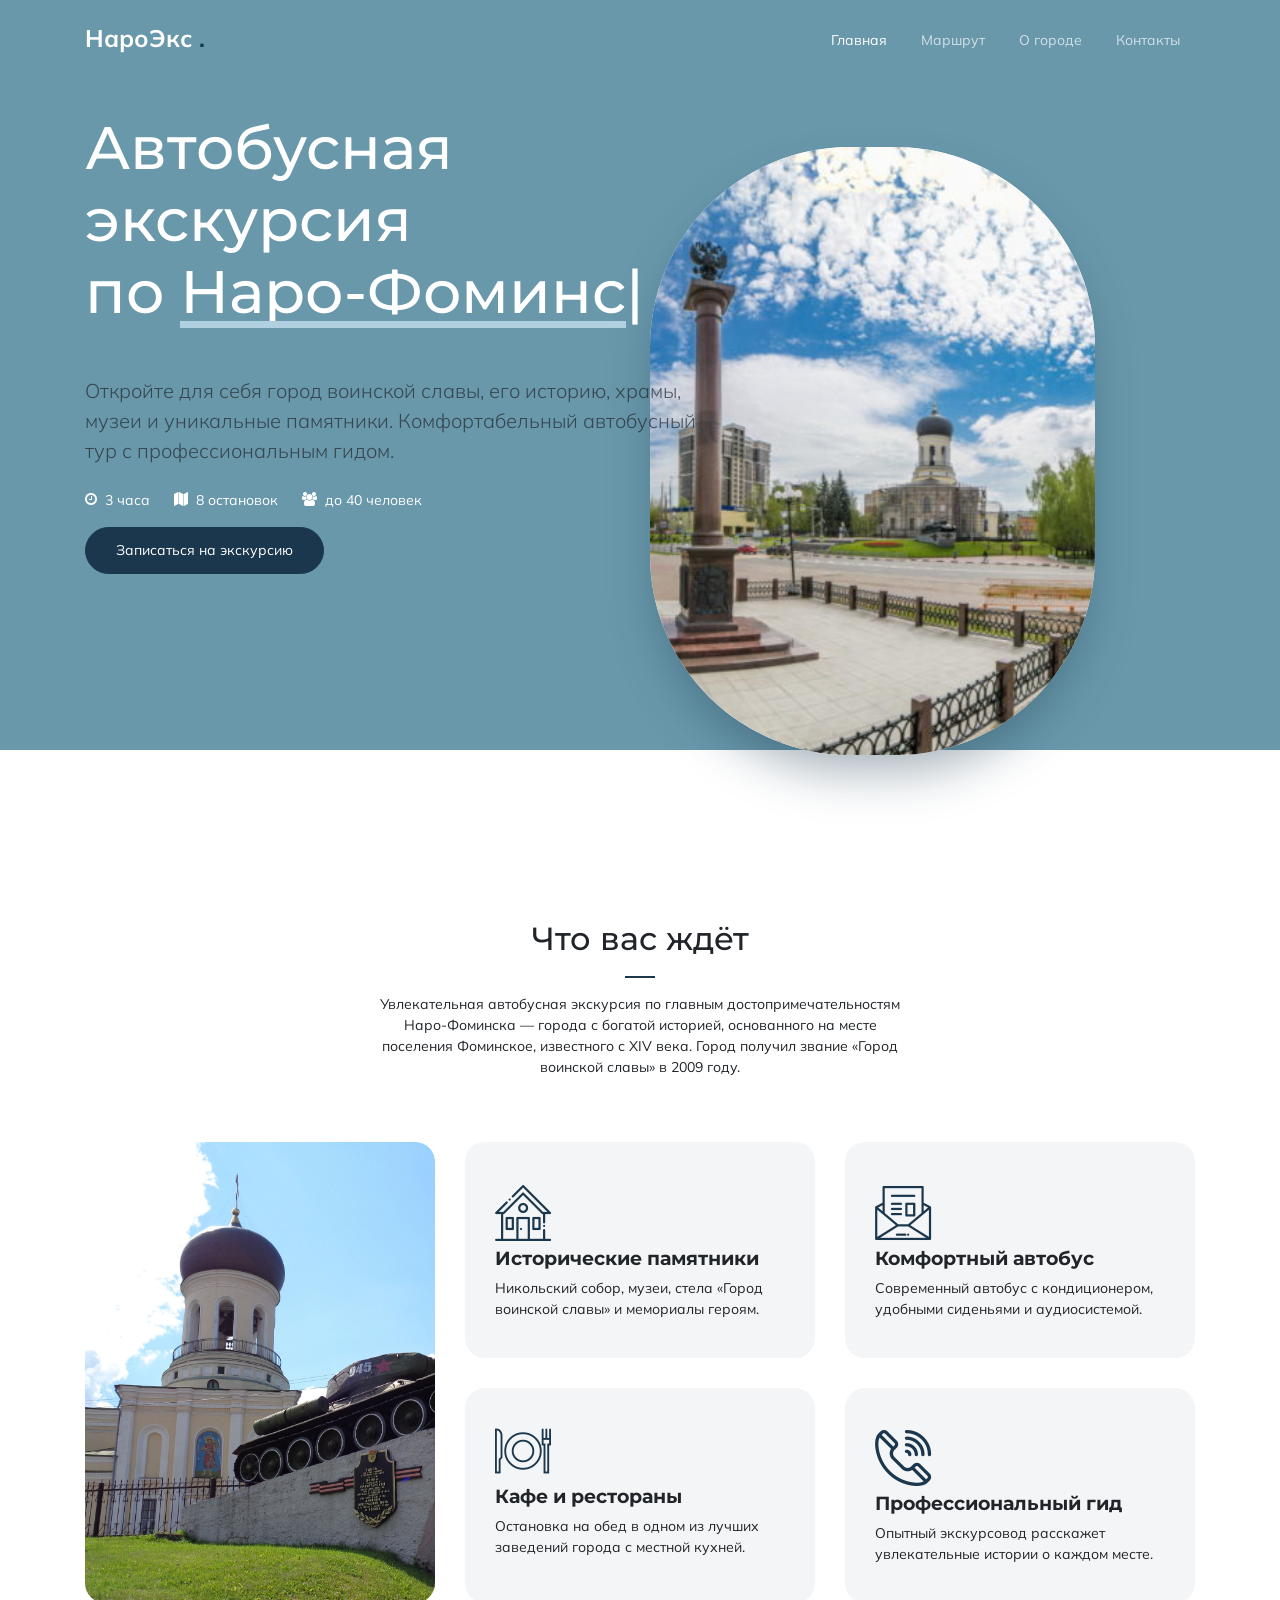
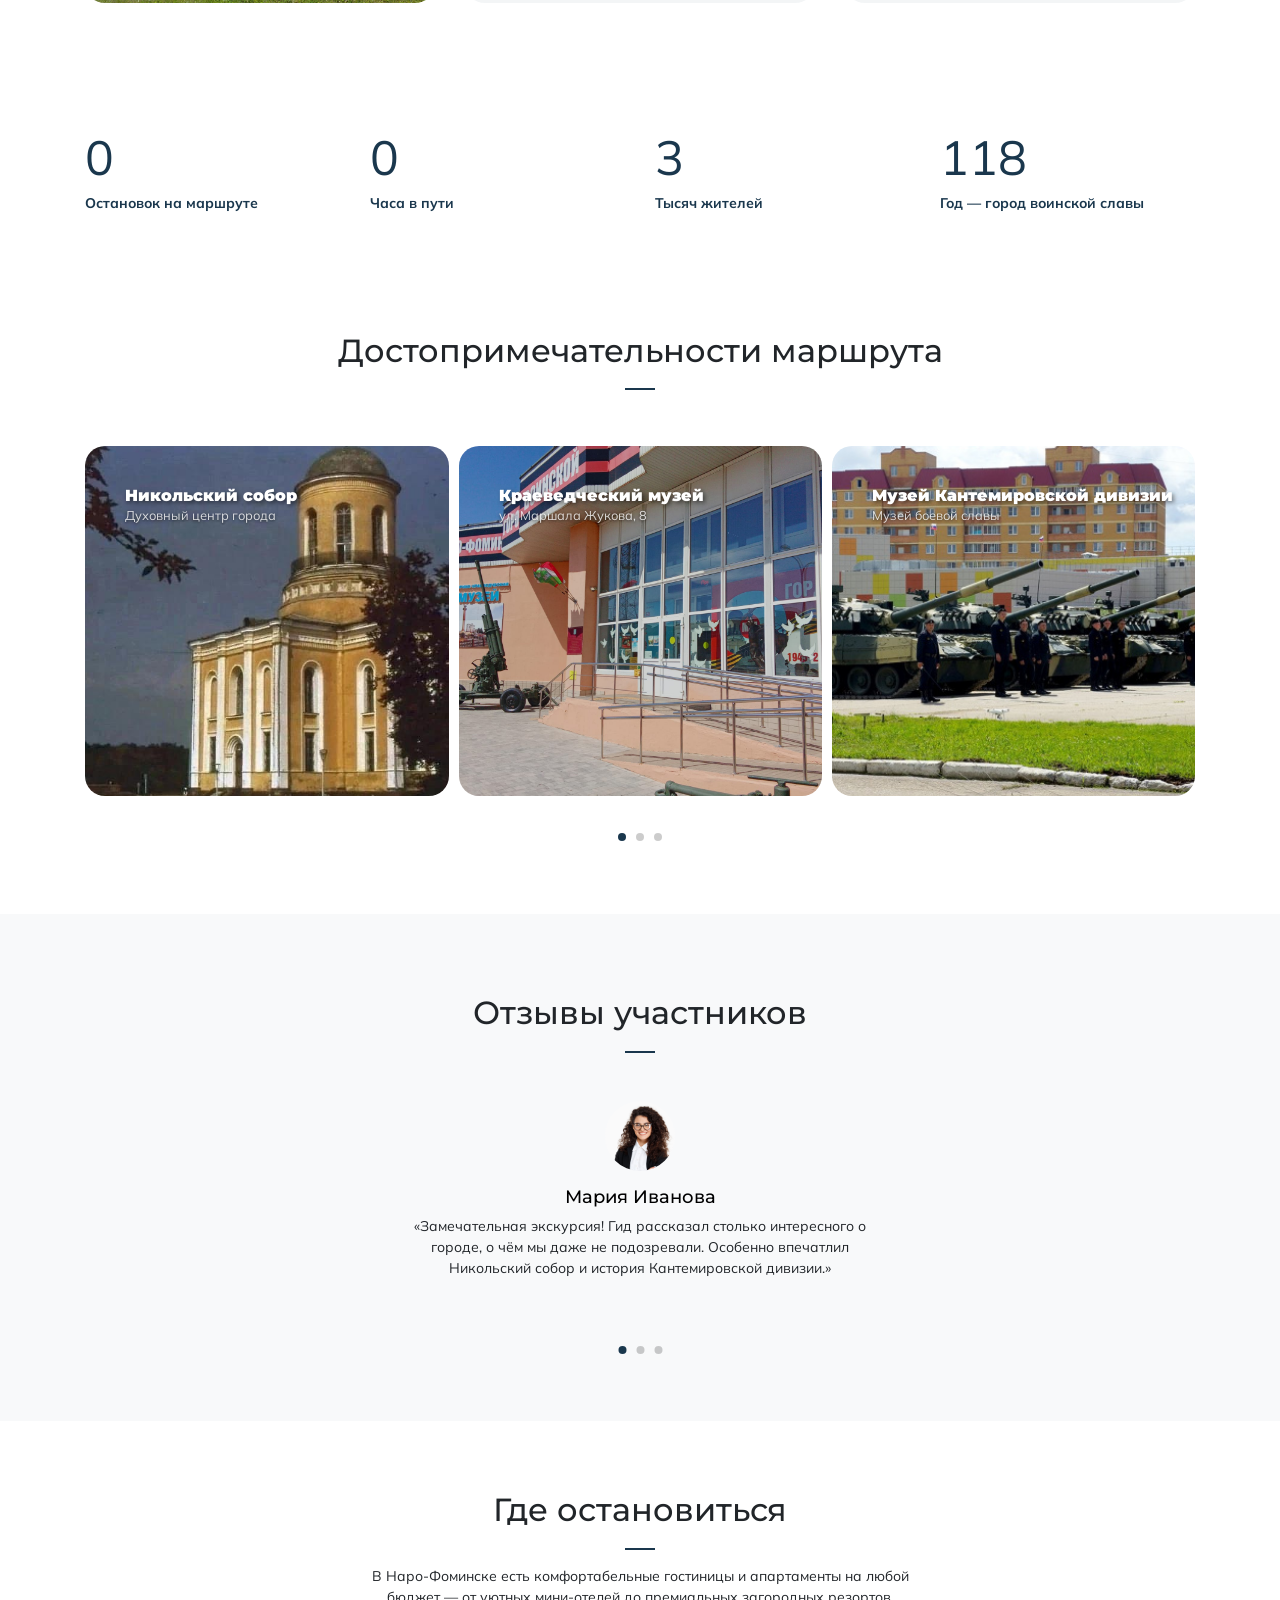
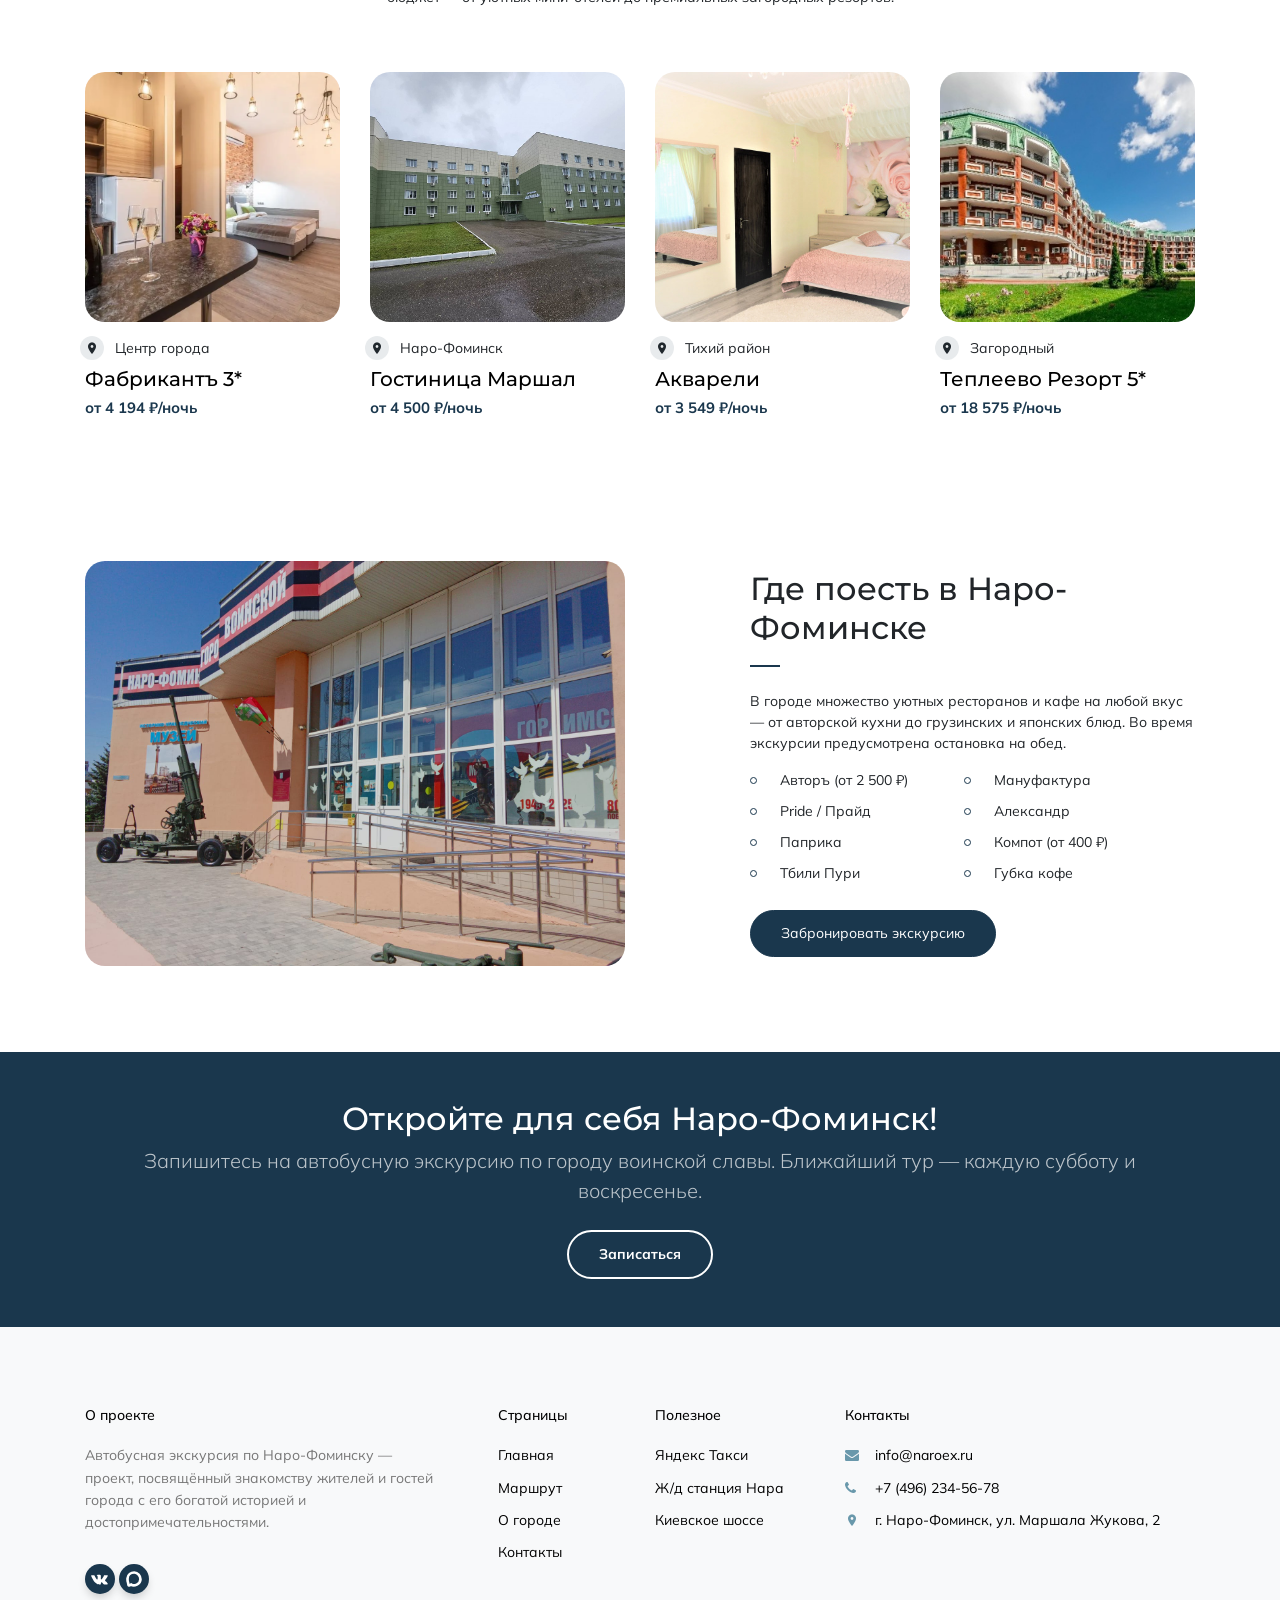
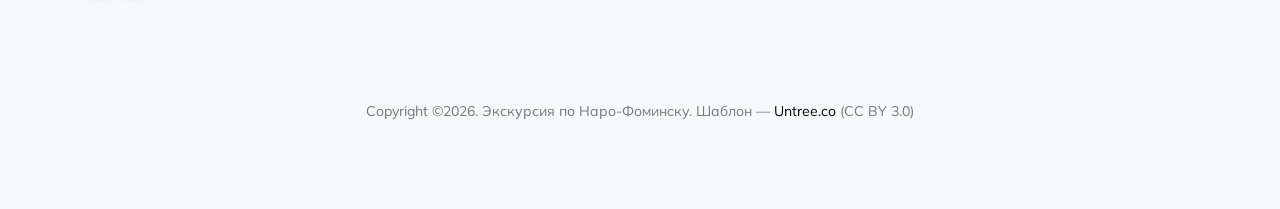
==== commit 7d0a37fe: "Add real hotel photos, shared footer, VK/Max icons, fix carousel heights - Replace template hotel im" ====
--- a/html/index.html
+++ b/html/index.html
@@ -224,62 +224,62 @@
 				</div>
 
 				<div class="item">
-					<a class="media-thumb" href="images/hero-slider-1.jpg" data-fancybox="gallery">
+					<a class="media-thumb" href="images/kantemirovskaya.jpg" data-fancybox="gallery">
 						<div class="media-text">
 							<h3>Музей Кантемировской дивизии</h3>
 							<span class="location">Музей боевой славы</span>
 						</div>
-						<img src="images/hero-slider-1.jpg" alt="Музей боевой славы" class="img-fluid">
-					</a>
-				</div>
-
-				<div class="item">
-					<a class="media-thumb" href="images/hero-slider-2.jpg" data-fancybox="gallery">
+						<img src="images/kantemirovskaya.jpg" alt="Музей боевой славы" class="img-fluid">
+					</a>
+				</div>
+
+				<div class="item">
+					<a class="media-thumb" href="images/fabrik.jpg" data-fancybox="gallery">
 						<div class="media-text">
 							<h3>Лофт-квартал &laquo;Fabrik&raquo;</h3>
 							<span class="location">пл. Свободы, 2</span>
 						</div>
-						<img src="images/hero-slider-2.jpg" alt="Лофт-квартал Fabrik" class="img-fluid">
-					</a>
-				</div>
-
-				<div class="item">
-					<a class="media-thumb" href="images/hero-slider-3.jpg" data-fancybox="gallery">
+						<img src="images/fabrik.jpg" alt="Лофт-квартал Fabrik" class="img-fluid">
+					</a>
+				</div>
+
+				<div class="item">
+					<a class="media-thumb" href="images/naberezhnaya.jpg" data-fancybox="gallery">
 						<div class="media-text">
 							<h3>Набережная реки Нара</h3>
 							<span class="location">Парк Победы</span>
 						</div>
-						<img src="images/hero-slider-3.jpg" alt="Река Нара" class="img-fluid">
-					</a>
-				</div>
-
-				<div class="item">
-					<a class="media-thumb" href="images/hero-slider-4.jpg" data-fancybox="gallery">
+						<img src="images/naberezhnaya.jpg" alt="Набережная реки Нара" class="img-fluid">
+					</a>
+				</div>
+
+				<div class="item">
+					<a class="media-thumb" href="images/stela.jpg" data-fancybox="gallery">
 						<div class="media-text">
 							<h3>Стела &laquo;Город воинской славы&raquo;</h3>
 							<span class="location">Площадь Победы</span>
 						</div>
-						<img src="images/hero-slider-4.jpg" alt="Стела города воинской славы" class="img-fluid">
-					</a>
-				</div>
-
-				<div class="item">
-					<a class="media-thumb" href="images/hero-slider-5.jpg" data-fancybox="gallery">
+						<img src="images/stela.jpg" alt="Стела города воинской славы" class="img-fluid">
+					</a>
+				</div>
+
+				<div class="item">
+					<a class="media-thumb" href="images/emelya.jpg" data-fancybox="gallery">
 						<div class="media-text">
 							<h3>Скульптура &laquo;Емеля на печи&raquo;</h3>
 							<span class="location">ул. Маршала Жукова</span>
 						</div>
-						<img src="images/hero-slider-5.jpg" alt="Емеля на печи" class="img-fluid">
-					</a>
-				</div>
-
-				<div class="item">
-					<a class="media-thumb" href="images/hero_1.jpg" data-fancybox="gallery">
+						<img src="images/emelya.jpg" alt="Емеля на печи" class="img-fluid">
+					</a>
+				</div>
+
+				<div class="item">
+					<a class="media-thumb" href="images/park_vorovskogo.jpg" data-fancybox="gallery">
 						<div class="media-text">
 							<h3>Парк им. Воровского</h3>
 							<span class="location">Бывшая усадьба Щербатовых</span>
 						</div>
-						<img src="images/hero_1.jpg" alt="Центральный парк" class="img-fluid">
+						<img src="images/park_vorovskogo.jpg" alt="Центральный парк" class="img-fluid">
 					</a>
 				</div>
 
@@ -345,7 +345,7 @@
 			<div class="row">
 				<div class="col-6 col-sm-6 col-md-6 col-lg-3 mb-4 mb-lg-0">
 					<div class="media-1">
-						<a href="#" class="d-block mb-3"><img src="images/img_1.jpg" alt="Фабрикантъ" class="img-fluid"></a>
+						<a href="#" class="d-block mb-3"><img src="images/hotel_fabrikant.jpg" alt="Фабрикантъ" class="img-fluid"></a>
 						<span class="d-flex align-items-center loc mb-2">
 							<span class="icon-room mr-3"></span>
 							<span>Центр города</span>
@@ -362,7 +362,7 @@
 				</div>
 				<div class="col-6 col-sm-6 col-md-6 col-lg-3 mb-4 mb-lg-0">
 					<div class="media-1">
-						<a href="#" class="d-block mb-3"><img src="images/img_2.jpg" alt="Маршал" class="img-fluid"></a>
+						<a href="#" class="d-block mb-3"><img src="images/hotel_marshal.jpg" alt="Маршал" class="img-fluid"></a>
 						<span class="d-flex align-items-center loc mb-2">
 							<span class="icon-room mr-3"></span>
 							<span>Наро-Фоминск</span>
@@ -379,7 +379,7 @@
 				</div>
 				<div class="col-6 col-sm-6 col-md-6 col-lg-3 mb-4 mb-lg-0">
 					<div class="media-1">
-						<a href="#" class="d-block mb-3"><img src="images/img_3.jpg" alt="Акварели" class="img-fluid"></a>
+						<a href="#" class="d-block mb-3"><img src="images/hotel_akvareli.jpg" alt="Акварели" class="img-fluid"></a>
 						<span class="d-flex align-items-center loc mb-2">
 							<span class="icon-room mr-3"></span>
 							<span>Тихий район</span>
@@ -396,7 +396,7 @@
 				</div>
 				<div class="col-6 col-sm-6 col-md-6 col-lg-3 mb-4 mb-lg-0">
 					<div class="media-1">
-						<a href="#" class="d-block mb-3"><img src="images/img_4.jpg" alt="Теплеево" class="img-fluid"></a>
+						<a href="#" class="d-block mb-3"><img src="images/hotel_tepleevo.jpg" alt="Теплеево" class="img-fluid"></a>
 						<span class="d-flex align-items-center loc mb-2">
 							<span class="icon-room mr-3"></span>
 							<span>Загородный</span>
@@ -462,68 +462,7 @@
 		</div>
 	</div>
 
-	<div class="site-footer">
-		<div class="inner first">
-			<div class="container">
-				<div class="row">
-					<div class="col-md-6 col-lg-4">
-						<div class="widget">
-							<h3 class="heading">О проекте</h3>
-							<p>Автобусная экскурсия по Наро-Фоминску &mdash; проект, посвящённый знакомству жителей и гостей города с его богатой историей и достопримечательностями.</p>
-						</div>
-						<div class="widget">
-							<ul class="list-unstyled social">
-								<li><a href="#"><span class="icon-instagram"></span></a></li>
-								<li><a href="#"><span class="icon-facebook"></span></a></li>
-							</ul>
-						</div>
-					</div>
-					<div class="col-md-6 col-lg-2 pl-lg-5">
-						<div class="widget">
-							<h3 class="heading">Страницы</h3>
-							<ul class="links list-unstyled">
-								<li><a href="index.html">Главная</a></li>
-								<li><a href="services.html">Маршрут</a></li>
-								<li><a href="about.html">О городе</a></li>
-								<li><a href="contact.html">Контакты</a></li>
-							</ul>
-						</div>
-					</div>
-					<div class="col-md-6 col-lg-2">
-						<div class="widget">
-							<h3 class="heading">Полезное</h3>
-							<ul class="links list-unstyled">
-								<li><a href="#">Яндекс Такси</a></li>
-								<li><a href="#">Ж/д станция Нара</a></li>
-								<li><a href="#">Киевское шоссе</a></li>
-							</ul>
-						</div>
-					</div>
-					<div class="col-md-6 col-lg-4">
-						<div class="widget">
-							<h3 class="heading">Контакты</h3>
-							<ul class="list-unstyled quick-info links">
-								<li class="email"><a href="#">info@naroex.ru</a></li>
-								<li class="phone"><a href="#">+7 (496) 234-56-78</a></li>
-								<li class="address"><a href="#">г. Наро-Фоминск, ул. Маршала Жукова, 2</a></li>
-							</ul>
-						</div>
-					</div>
-				</div>
-			</div>
-		</div>
-
-		<div class="inner dark">
-			<div class="container">
-				<div class="row text-center">
-					<div class="col-md-8 mb-3 mb-md-0 mx-auto">
-						<p>Copyright &copy;<script>document.write(new Date().getFullYear());</script>. Экскурсия по Наро-Фоминску. Шаблон &mdash; <a href="https://untree.co" class="link-highlight">Untree.co</a> (CC BY 3.0)
-						</p>
-					</div>
-				</div>
-			</div>
-		</div>
-	</div>
+	<div id="footer-placeholder"></div>
 
 	<div id="overlayer"></div>
 	<div class="loader">
--- a/html/css/style.css
+++ b/html/css/style.css
@@ -611,7 +611,8 @@
   display: block;
   cursor: pointer;
   overflow: hidden;
-  border-radius: 20px; }
+  border-radius: 20px;
+  height: 350px; }
   .media-thumb:after {
     position: absolute;
     top: 0;
@@ -634,7 +635,7 @@
     -o-transition: .3s transform ease;
     transition: .3s transform ease;
     width: 100%;
-    height: 300px;
+    height: 350px;
     object-fit: cover; }
   .media-thumb .media-text {
     position: absolute;
@@ -650,12 +651,14 @@
     .media-thumb .media-text h3 {
       font-size: 1rem;
       font-weight: 900;
-      color: #1A374D;
+      color: #ffffff;
+      text-shadow: 2px 2px 4px rgba(0,0,0,0.5);
       margin: 0;
       padding: 0; }
     .media-thumb .media-text .location {
       font-size: .8rem;
-      color: rgba(26, 55, 77, 0.5); }
+      color: rgba(255, 255, 255, 0.8);
+      text-shadow: 0 1px 3px rgba(0,0,0,0.6); }
     .media-thumb .media-text h3, .media-thumb .media-text .location {
       -webkit-transition: .3s all ease;
       -o-transition: .3s all ease;
@@ -701,7 +704,10 @@
 .media-1 {
   text-align: left; }
   .media-1 img {
-    border-radius: 20px; }
+    border-radius: 20px;
+    width: 100%;
+    height: 250px;
+    object-fit: cover; }
   .media-1 .loc .icon-room {
     position: relative; }
     .media-1 .loc .icon-room:after {
@@ -1356,7 +1362,8 @@
         color: #ffffff;
         -webkit-box-shadow: 0 5px 10px -2px rgba(0, 0, 0, 0.2);
         box-shadow: 0 5px 10px -2px rgba(0, 0, 0, 0.2); }
-        .site-footer .widget .social li a span {
+        .site-footer .widget .social li a span,
+        .site-footer .widget .social li a svg {
           font-size: 16px;
           position: absolute;
           top: 50%;
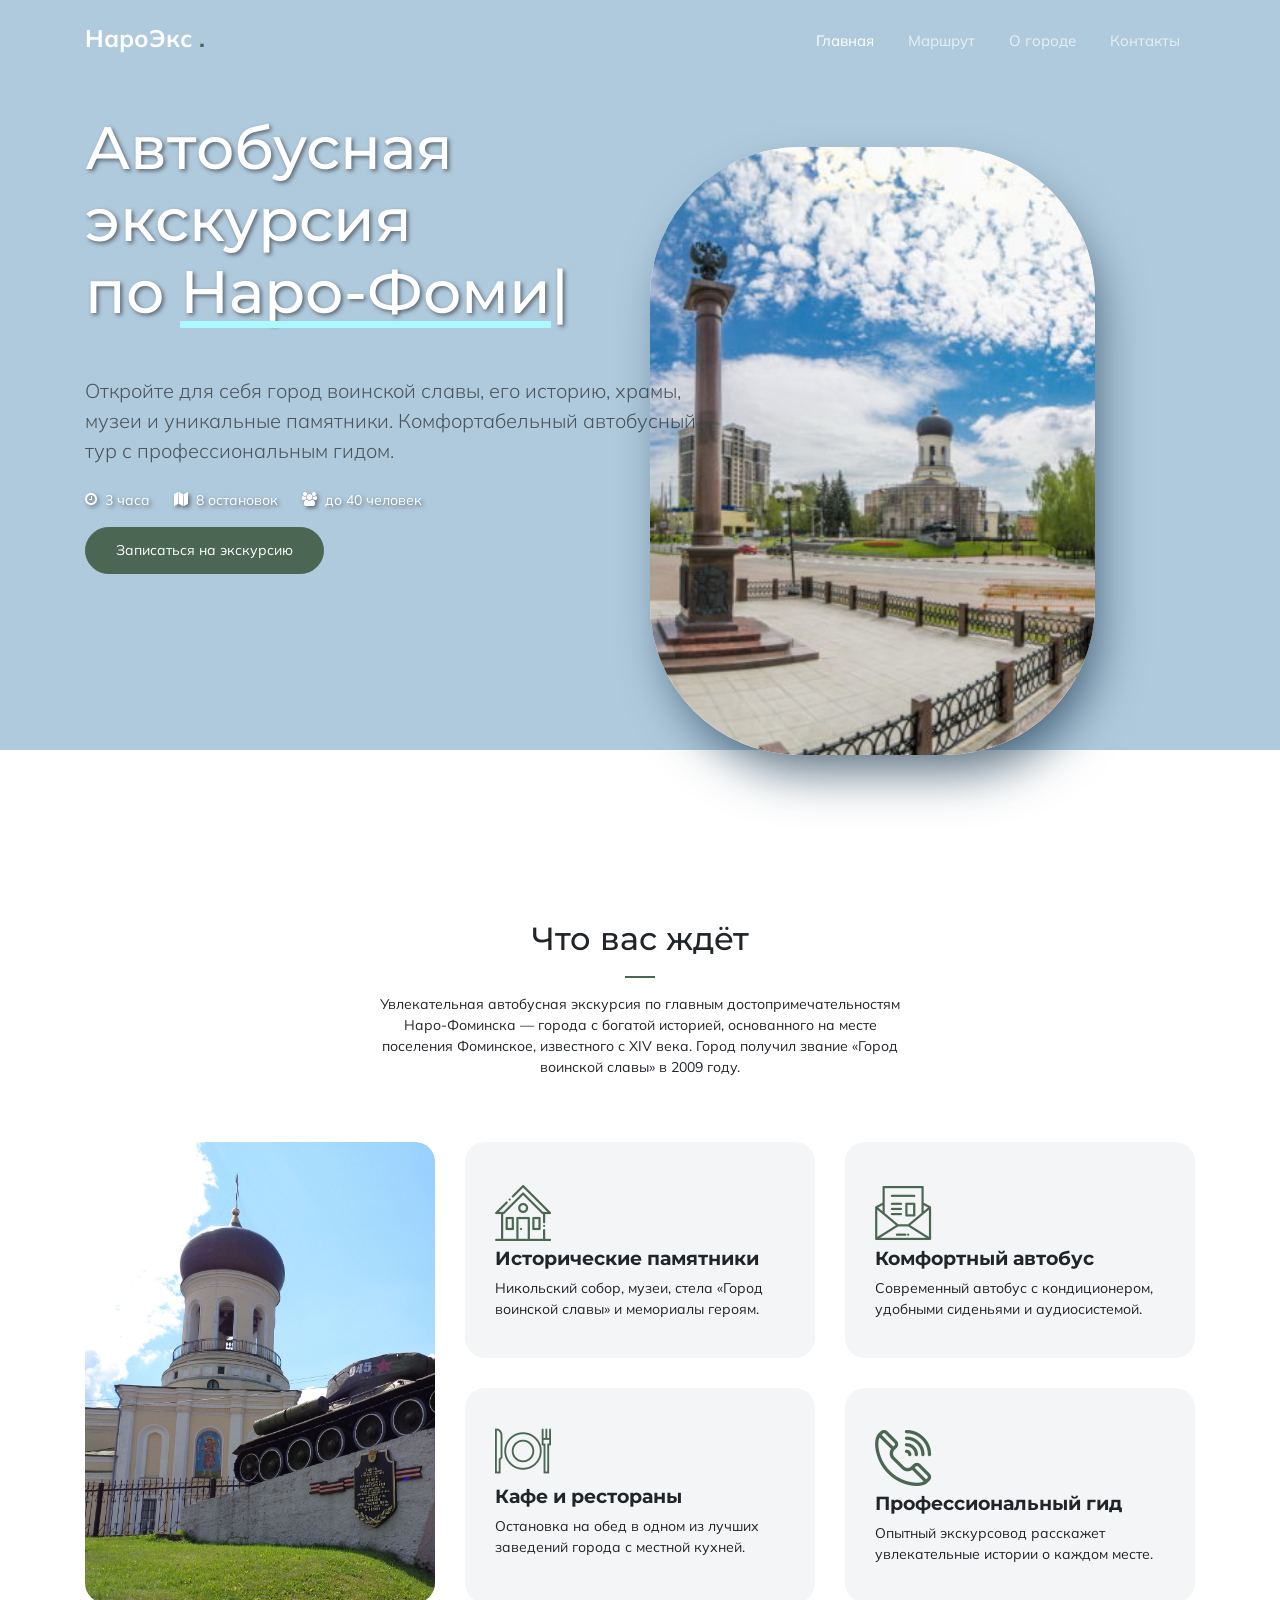
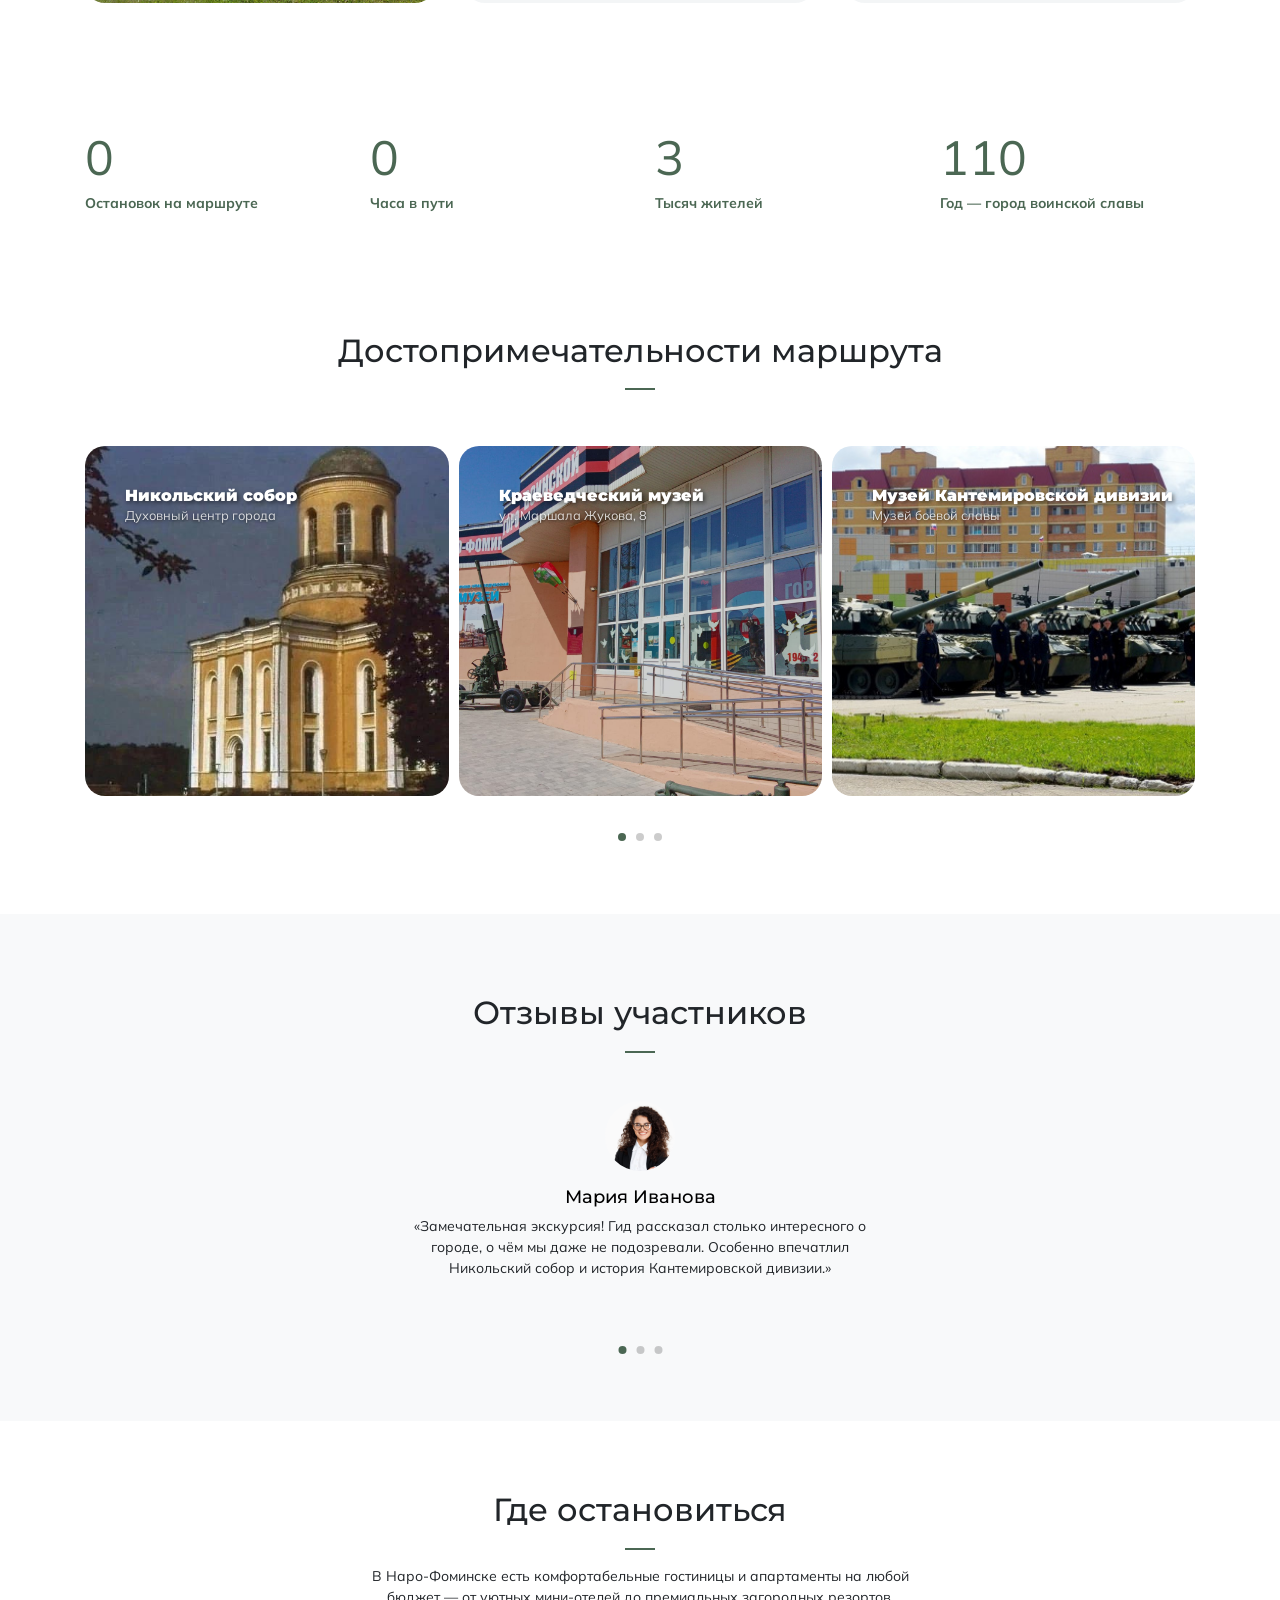
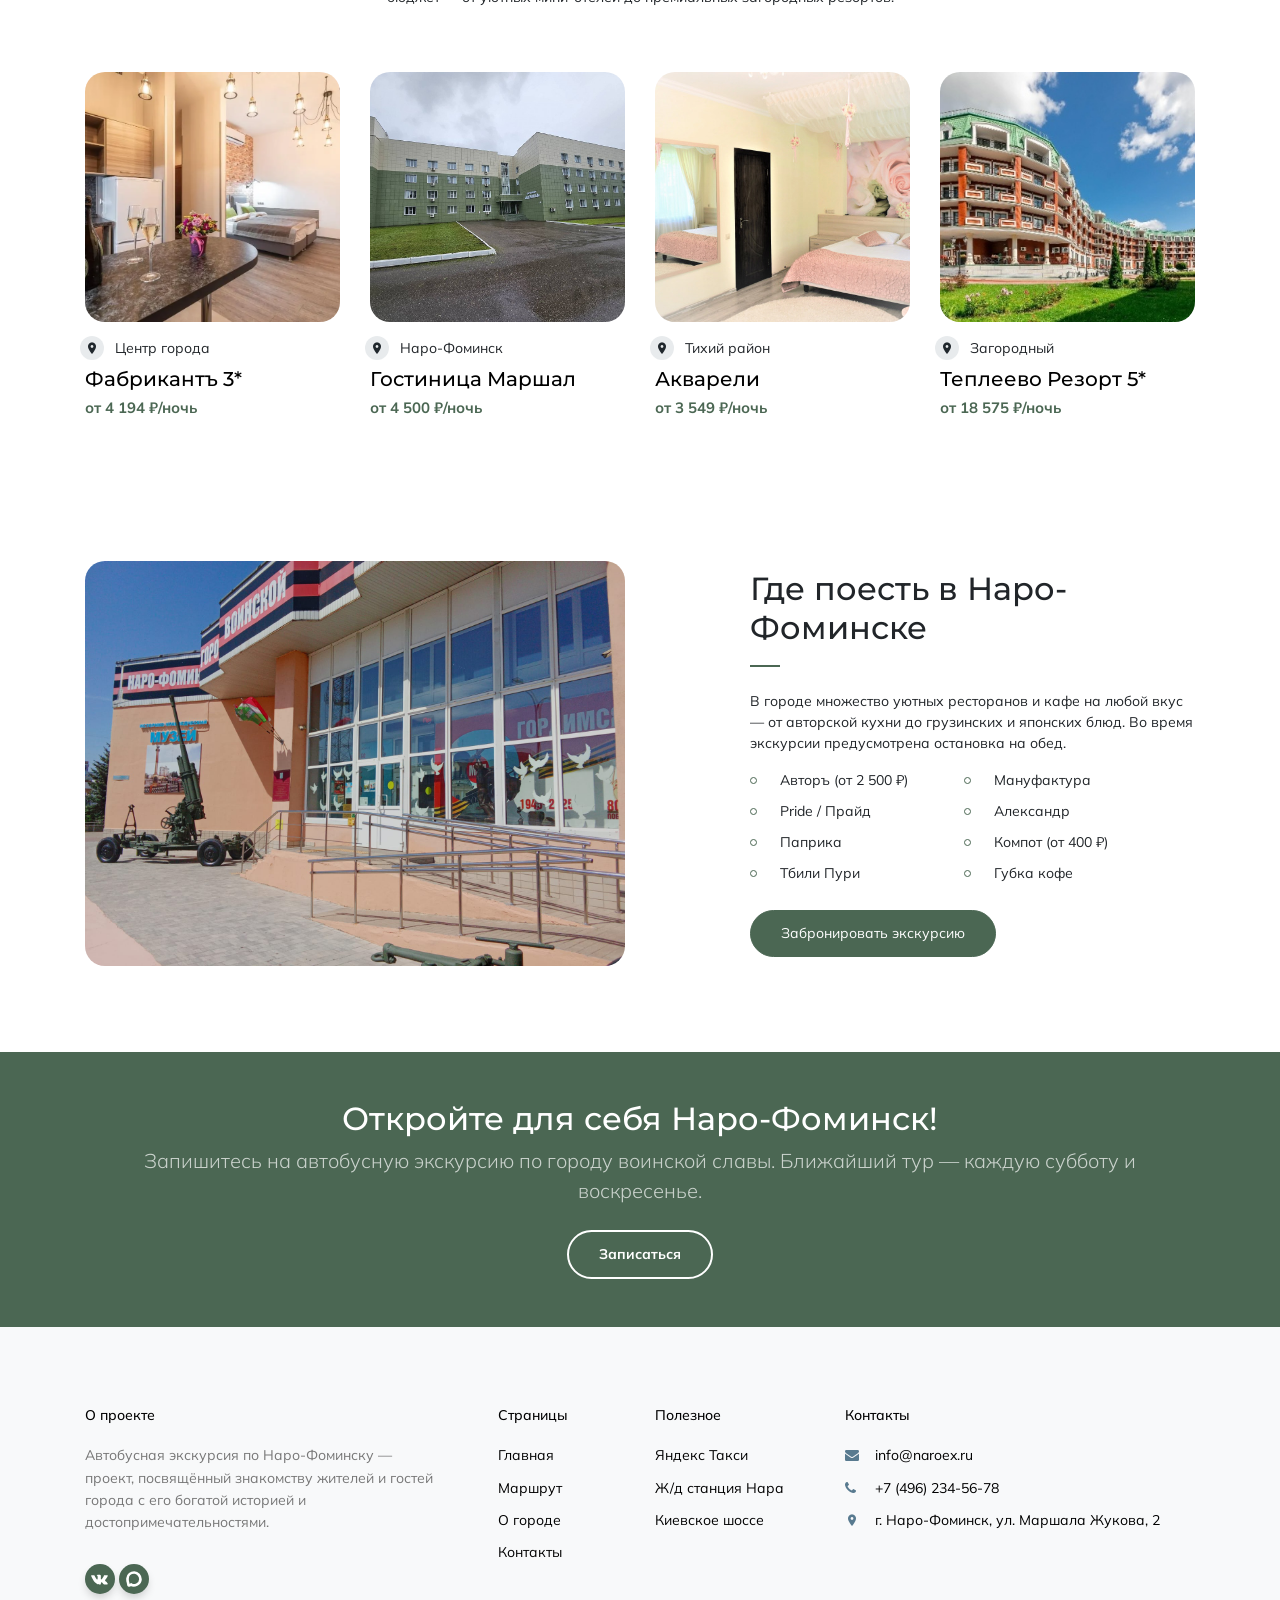
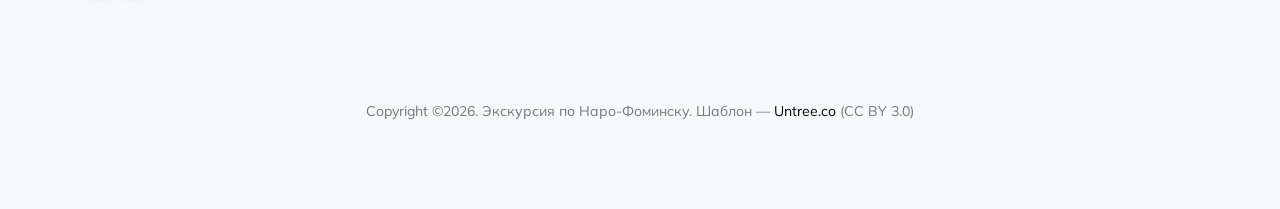
==== commit 41df1fb0: "Refactor primary color to CSS variable --primary-dark" ====
--- a/html/index.html
+++ b/html/index.html
@@ -67,12 +67,12 @@
 			<div class="row align-items-center">
 				<div class="col-lg-7">
 					<div class="intro-wrap">
-						<h1 class="mb-5"><span class="d-block">Автобусная экскурсия</span> по <span class="typed-words"></span></h1>
+						<h1 class="mb-5 text-shadow"><span class="d-block">Автобусная экскурсия</span> по <span class="typed-words"></span></h1>
 						<p class="mb-4 lead text-white-opacity">Откройте для себя город воинской славы, его историю, храмы, музеи и уникальные памятники. Комфортабельный автобусный тур с профессиональным гидом.</p>
 
 						<div class="row">
 							<div class="col-12">
-								<div class="d-flex flex-wrap align-items-center mb-3">
+								<div class="d-flex flex-wrap align-items-center mb-3 text-shadow">
 									<span class="mr-4 text-white"><span class="icon-clock-o mr-2"></span>3 часа</span>
 									<span class="mr-4 text-white"><span class="icon-map mr-2"></span>8 остановок</span>
 									<span class="text-white"><span class="icon-group mr-2"></span>до 40 человек</span>
--- a/html/css/style.css
+++ b/html/css/style.css
@@ -1,3 +1,10 @@
+:root {
+  --accent-light: #b0cadd;
+  --accent: #acf8ff;
+  --accent-dark: #587a8f;
+  --primary-dark: #4b6753;
+}
+
 body {
   font-family: "Mulish", sans-serif;
   line-height: 1.5;
@@ -23,18 +30,26 @@
     visibility: visible; }
 
 .bg-primary {
-  background-color: #1A374D !important; }
+  background-color: var(--primary-dark) !important; }
 
 .text-black {
   color: #000000 !important; }
 
+.text-shadow {
+  text-shadow: 2px 2px 4px rgba(0,0,0,0.5);
+}
+
+.text-lower {
+      margin-top: 25px;
+}
+
 a {
-  color: #1A374D;
+  color: var(--primary-dark);
   -webkit-transition: .3s all ease;
   -o-transition: .3s all ease;
   transition: .3s all ease; }
   a:hover {
-    color: #1A374D;
+    color: var(--primary-dark);
     text-decoration: none; }
 
 ::-moz-selection {
@@ -46,12 +61,12 @@
   color: #ffffff; }
 
 .text-primary {
-  color: #1A374D !important; }
+  color: var(--primary-dark) !important; }
 
 a.text-primary {
-  color: #1A374D !important; }
+  color: var(--primary-dark) !important; }
   a.text-primary:hover {
-    color: #1A374D !important; }
+    color: var(--primary-dark) !important; }
 
 h1, .h1, h2, .h2, h3, .h3, h4, .h4 {
   font-family: "Montserrat", sans-serif; }
@@ -68,16 +83,16 @@
     -webkit-box-shadow: none;
     box-shadow: none; }
   .btn.btn-primary {
-    background: #1A374D;
-    border-color: #1A374D; }
+    background: var(--primary-dark);
+    border-color: var(--primary-dark); }
     .btn.btn-primary:hover {
-      border-color: #1f425c;
-      background: #1f425c; }
+      border-color: var(--accent-dark);
+      background: var(--accent-dark)}
   .btn.btn-outline-white {
     border: 2px solid #ffffff; }
     .btn.btn-outline-white:hover {
       background: #ffffff;
-      color: #1A374D !important; }
+      color: var(--primary-dark) !important; }
 
 .text-white-opacity {
   opacity: .7; }
@@ -87,7 +102,7 @@
   font-size: 16px;
   height: 45px; }
   .form-control:active, .form-control:focus, .custom-select:active, .custom-select:focus {
-    border-color: #1A374D;
+    border-color: var(--primary-dark);
     -webkit-box-shadow: none;
     box-shadow: none; }
 
@@ -126,7 +141,7 @@
         padding-left: 15px; } }
 
 .spinner-border {
-  color: #1A374D; }
+  color: var(--primary-dark); }
 
 /*PRELOADING------------ */
 #overlayer {
@@ -176,30 +191,38 @@
     margin-bottom: 0; }
     .site-nav .site-navigation .site-menu > li {
       display: inline-block; }
+
       .site-nav .site-navigation .site-menu > li > a {
-        font-size: 14px;
+        font-size: 15px;
         padding: 10px 15px;
         display: inline-block;
         text-decoration: none !important;
         color: rgba(255, 255, 255, 0.7); }
+        
         .site-nav .site-navigation .site-menu > li > a:hover {
           color: #ffffff; }
-      .site-nav .site-navigation .site-menu > li.cta-button a {
+      
+          .site-nav .site-navigation .site-menu > li.cta-button a {
         padding: 6px 20px;
         border: 2px solid rgba(255, 255, 255, 0.1);
         color: #000000;
         border-radius: 30px; }
+
         .site-nav .site-navigation .site-menu > li.cta-button a:hover {
           color: #000000;
-          background: #1A374D;
-          border-color: #1A374D; }
+          background: var(--primary-dark);
+          border-color: var(--primary-dark); }
+
       .site-nav .site-navigation .site-menu > li.active > a {
         color: #ffffff; }
+
     .site-nav .site-navigation .site-menu .has-children {
       position: relative; }
+
       .site-nav .site-navigation .site-menu .has-children > a {
         position: relative;
         padding-right: 20px; }
+
         .site-nav .site-navigation .site-menu .has-children > a:before {
           position: absolute;
           content: "\e313";
@@ -210,6 +233,7 @@
           -ms-transform: translateY(-50%);
           transform: translateY(-50%);
           font-family: 'icomoon'; }
+
       .site-nav .site-navigation .site-menu .has-children .dropdown {
         visibility: hidden;
         opacity: 0;
@@ -254,7 +278,7 @@
           transition: 0s all;
           color: #000000; }
         .site-nav .site-navigation .site-menu .has-children .dropdown .active a {
-          color: #1A374D !important; }
+          color: var(--primary-dark) !important; }
         .site-nav .site-navigation .site-menu .has-children .dropdown > li {
           list-style: none;
           padding: 0;
@@ -264,7 +288,7 @@
             padding: 5px 20px;
             display: block; }
             .site-nav .site-navigation .site-menu .has-children .dropdown > li > a:hover {
-              color: #1A374D; }
+              color: var(--primary-dark); }
           .site-nav .site-navigation .site-menu .has-children .dropdown > li.has-children > a:before {
             content: "\e315";
             right: 20px; }
@@ -272,9 +296,9 @@
             left: 100%;
             top: 0; }
             .site-nav .site-navigation .site-menu .has-children .dropdown > li.has-children > .dropdown li a:hover, .site-nav .site-navigation .site-menu .has-children .dropdown > li.has-children > ul li a:hover {
-              color: #1A374D; }
+              color: var(--primary-dark); }
           .site-nav .site-navigation .site-menu .has-children .dropdown > li.has-children:hover > a, .site-nav .site-navigation .site-menu .has-children .dropdown > li.has-children:active > a, .site-nav .site-navigation .site-menu .has-children .dropdown > li.has-children:focus > a {
-            color: #1A374D; }
+            color: var(--primary-dark); }
       .site-nav .site-navigation .site-menu .has-children:hover > a, .site-nav .site-navigation .site-menu .has-children:focus > a, .site-nav .site-navigation .site-menu .has-children:active > a {
         color: #ffffff; }
       .site-nav .site-navigation .site-menu .has-children:hover, .site-nav .site-navigation .site-menu .has-children:focus, .site-nav .site-navigation .site-menu .has-children:active {
@@ -383,12 +407,12 @@
       position: relative;
       color: #000000; }
       .site-mobile-menu .site-nav-wrap a:hover {
-        color: #1A374D; }
+        color: var(--primary-dark); }
     .site-mobile-menu .site-nav-wrap li {
       position: relative;
       display: block; }
       .site-mobile-menu .site-nav-wrap li.active > a {
-        color: #1A374D; }
+        color: var(--primary-dark); }
     .site-mobile-menu .site-nav-wrap .arrow-collapse {
       position: absolute;
       right: 0px;
@@ -475,9 +499,9 @@
     .sticky-wrapper.is-sticky .site-navbar .site-menu > li > a {
       color: #000000 !important; }
       .sticky-wrapper.is-sticky .site-navbar .site-menu > li > a:hover, .sticky-wrapper.is-sticky .site-navbar .site-menu > li > a.active {
-        color: #1A374D !important; }
+        color: var(--primary-dark) !important; }
     .sticky-wrapper.is-sticky .site-navbar .site-menu > li.active a {
-      color: #1A374D !important; }
+      color: var(--primary-dark) !important; }
   .sticky-wrapper .shrink {
     padding-top: 0px !important;
     padding-bottom: 0px !important; }
@@ -549,12 +573,12 @@
 
 .hero {
   padding: 7rem 0 10rem 0;
-  background: #6998AB;
+  background: var(--accent-light);
   margin-bottom: 100px; }
   .hero.hero-inner {
     padding: 9rem 0 7rem 0;
     margin-bottom: auto;
-    background: #1A374D; }
+    background: var(--primary-dark); }
   .hero h1 {
     color: #ffffff;
     font-size: 60px; }
@@ -566,7 +590,7 @@
       .hero h1 .typed-words:before {
         position: absolute;
         height: 7px;
-        background-color: #B1D0E0;
+        background-color: var(--accent);
         bottom: 0;
         left: 0;
         right: 0;
@@ -580,17 +604,17 @@
     left: -100px;
     z-index: 0;
     position: relative;
-    border-radius: 200px;
-    -webkit-box-shadow: 0 25px 50px -10px rgba(26, 55, 77, 0.4);
-    box-shadow: 0 25px 50px -10px rgba(26, 55, 77, 0.4);
+    border-radius: 150px;
+    -webkit-box-shadow: 10px 25px 50px -10px rgba(26, 55, 77, 0.75);
     height: 608px;
     margin-bottom: -200px; }
     @media (max-width: 991.98px) {
       .hero .slides {
         left: 0; } }
+
     .hero .slides img {
       position: absolute;
-      border-radius: 200px;
+      border-radius: 150px;
       opacity: 0;
       -webkit-transition: 4s opacity ease;
       -o-transition: 4s opacity ease;
@@ -613,6 +637,7 @@
   overflow: hidden;
   border-radius: 20px;
   height: 350px; }
+
   .media-thumb:after {
     position: absolute;
     top: 0;
@@ -627,6 +652,7 @@
     -webkit-transition: .3s all ease;
     -o-transition: .3s all ease;
     transition: .3s all ease; }
+
   .media-thumb img {
     -webkit-transform: scale(1.03);
     -ms-transform: scale(1.03);
@@ -637,6 +663,7 @@
     width: 100%;
     height: 350px;
     object-fit: cover; }
+
   .media-thumb .media-text {
     position: absolute;
     top: 20px;
@@ -648,6 +675,7 @@
     -o-transition: .3s all ease;
     transition: .3s all ease;
     margin-top: 20px; }
+
     .media-thumb .media-text h3 {
       font-size: 1rem;
       font-weight: 900;
@@ -694,7 +722,7 @@
     bottom: 0;
     width: 30px;
     height: 2px;
-    background: #1A374D; }
+    background: var(--primary-dark); }
   .section-title.text-center:before {
     left: 50%;
     -webkit-transform: translateX(-50%);
@@ -732,7 +760,7 @@
       color: #000000; }
   .media-1 .price {
     font-size: 15px;
-    color: #1A374D;
+    color: var(--primary-dark);
     font-weight: 700;
     position: relative;
     top: -2px; }
@@ -770,11 +798,11 @@
     left: -50px; }
     .owl-3-slider .owl-nav .owl-prev:hover {
       left: -65px;
-      color: #1A374D; }
+      color: var(--primary-dark); }
   .owl-3-slider .owl-nav .owl-next {
     right: -50px; }
     .owl-3-slider .owl-nav .owl-next:hover {
-      color: #1A374D;
+      color: var(--primary-dark);
       right: -65px; }
     .owl-3-slider .owl-nav .owl-next span {
       display: inline-block;
@@ -802,9 +830,9 @@
         right: auto; } }
   .title-with-bg span {
     color: white;
-    background-color: #1A374D;
-    -webkit-box-shadow: 0.5em 0 0 #1A374D, -0.5em 0 0 #1A374D;
-    box-shadow: 0.5em 0 0 #1A374D, -0.5em 0 0 #1A374D; }
+    background-color: var(--primary-dark);
+    -webkit-box-shadow: 0.5em 0 0 var(--primary-dark), -0.5em 0 0 var(--primary-dark);
+    box-shadow: 0.5em 0 0 var(--primary-dark), -0.5em 0 0 var(--primary-dark); }
   @media (max-width: 991.98px) {
     .title-with-bg {
       font-size: 40px; } }
@@ -918,7 +946,7 @@
   display: block;
   width: 80px;
   height: 80px;
-  background: #1A374D;
+  background: var(--primary-dark);
   border-radius: 50%;
   -webkit-transition: all 200ms;
   -o-transition: all 200ms;
@@ -995,13 +1023,13 @@
     margin-bottom: 30px; } }
 
 .counter-wrap .caption {
-  color: #1A374D;
+  color: var(--primary-dark);
   font-weight: bold; }
 
 .counter-wrap .counter {
   font-size: 3rem; }
   .counter-wrap .counter span {
-    color: #1A374D; }
+    color: var(--primary-dark); }
   @media (max-width: 991.98px) {
     .counter-wrap .counter {
       font-size: 2.5rem; } }
@@ -1031,13 +1059,13 @@
     position: absolute;
     width: 7px;
     height: 7px;
-    border: 1px solid #1A374D;
+    border: 1px solid var(--primary-dark);
     left: 0;
     top: 7px;
     border-radius: 50%; }
 
 .cta-section {
-  background: #1A374D; }
+  background: var(--primary-dark); }
 
 .custom-block {
   margin-bottom: 30px; }
@@ -1074,12 +1102,12 @@
       left: 15px; }
     .custom-accordion .accordion-item .btn-link[aria-expanded="true"] {
       font-weight: 700;
-      color: #1A374D; }
+      color: var(--primary-dark); }
       .custom-accordion .accordion-item .btn-link[aria-expanded="true"]:before {
         font-family: 'icomoon';
         content: "\f068";
         position: absolute;
-        color: #1A374D;
+        color: var(--primary-dark);
         top: 50%;
         -webkit-transform: translateY(-50%);
         -ms-transform: translateY(-50%);
@@ -1088,7 +1116,7 @@
   .custom-accordion .accordion-item.active {
     z-index: 2; }
     .custom-accordion .accordion-item.active .btn-link {
-      color: #1A374D;
+      color: var(--primary-dark);
       -webkit-box-shadow: 0 1px 10px 0 rgba(0, 0, 0, 0.1);
       box-shadow: 0 1px 10px 0 rgba(0, 0, 0, 0.1); }
   .custom-accordion .accordion-item .accordion-body {
@@ -1129,7 +1157,7 @@
   background: #ccc; }
 
 .control input:checked ~ .control__indicator {
-  background: #1A374D; }
+  background: var(--primary-dark); }
 
 .control:hover input:not([disabled]):checked ~ .control__indicator,
 .control input:checked:focus ~ .control__indicator {
@@ -1165,7 +1193,7 @@
   border-color: #7b7b7b; }
 
 .control--checkbox input:disabled:checked ~ .control__indicator {
-  background-color: #1A374D;
+  background-color: var(--primary-dark);
   opacity: .2; }
 
 .gal-item {
@@ -1263,7 +1291,7 @@
       border-radius: 50%;
       background: rgba(0, 0, 0, 0.2); }
     .owl-single .owl-dots .owl-dot.active span, .owl-carousel .owl-dots .owl-dot.active span {
-      background: #1A374D; }
+      background: var(--primary-dark); }
 
 .owl-single.no-dots .owl-dots, .owl-carousel.no-dots .owl-dots {
   display: none; }
@@ -1356,7 +1384,7 @@
         width: 30px;
         height: 30px;
         border-radius: 50%;
-        background: #1A374D;
+        background: var(--primary-dark);
         display: inline-block;
         position: relative;
         color: #ffffff;
@@ -1372,7 +1400,7 @@
           -ms-transform: translate(-50%, -50%);
           transform: translate(-50%, -50%); }
         .site-footer .widget .social li a:hover {
-          background-color: #1A374D;
+          background-color: var(--primary-dark);
           color: #ffffff; }
     .site-footer .widget .links li {
       display: block;
@@ -1390,7 +1418,7 @@
       position: absolute;
       content: "";
       font-family: 'icomoon';
-      color: #6998AB; }
+      color: var(--accent-dark); }
     .site-footer ul.quick-info li.email:before {
       content: "\f0e0"; }
     .site-footer ul.quick-info li.phone:before {
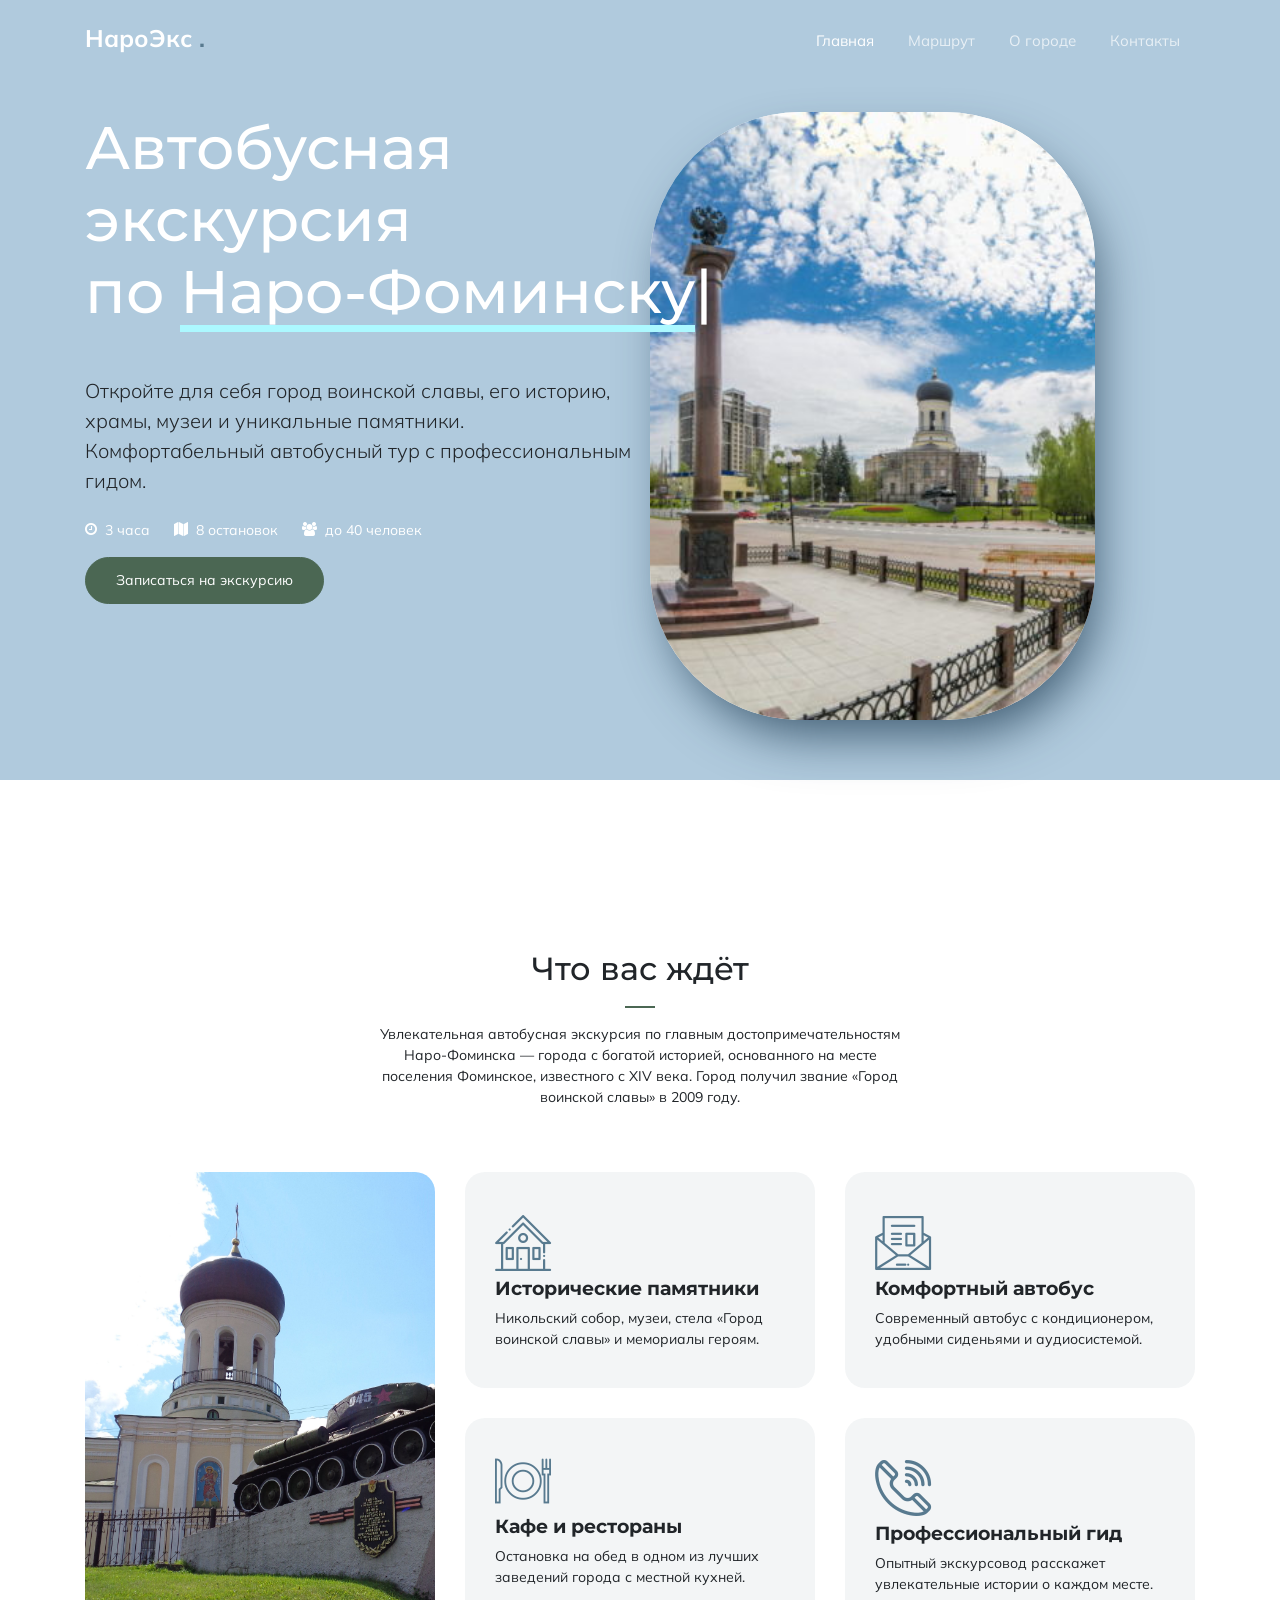
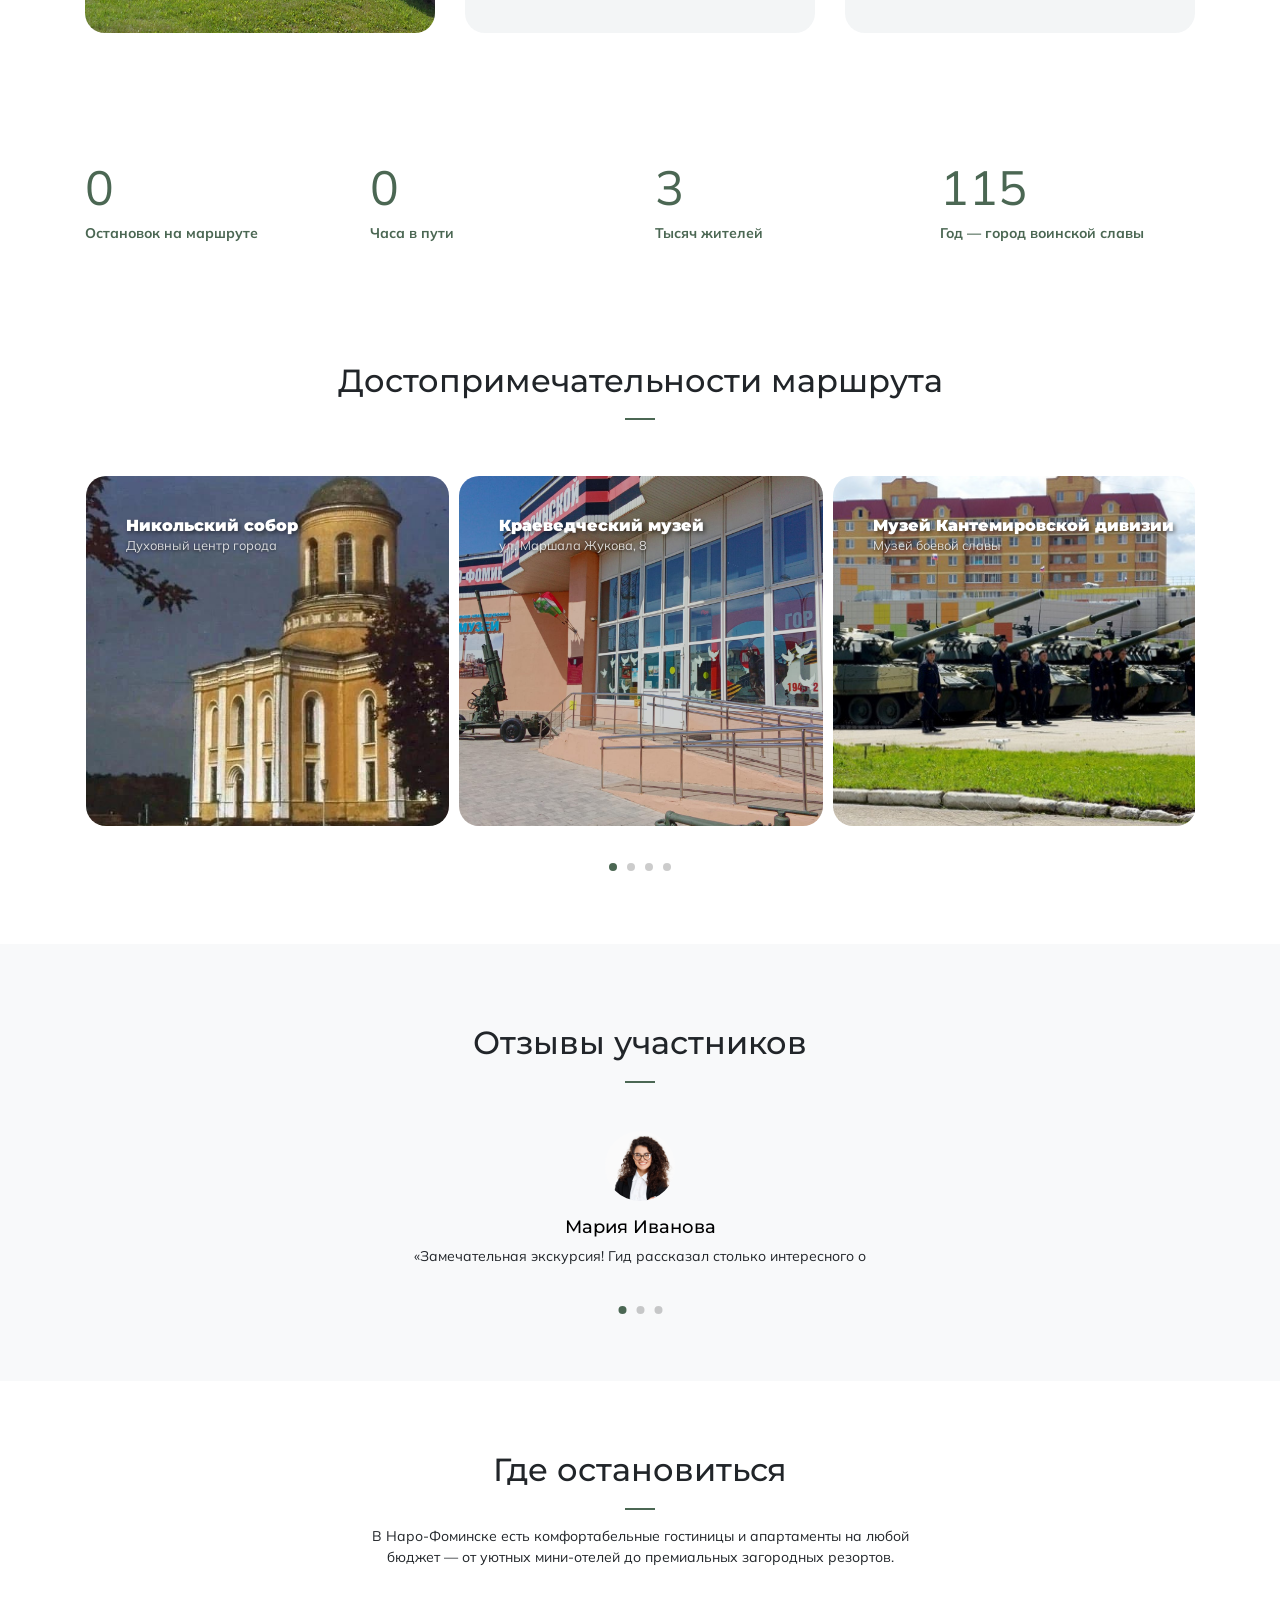
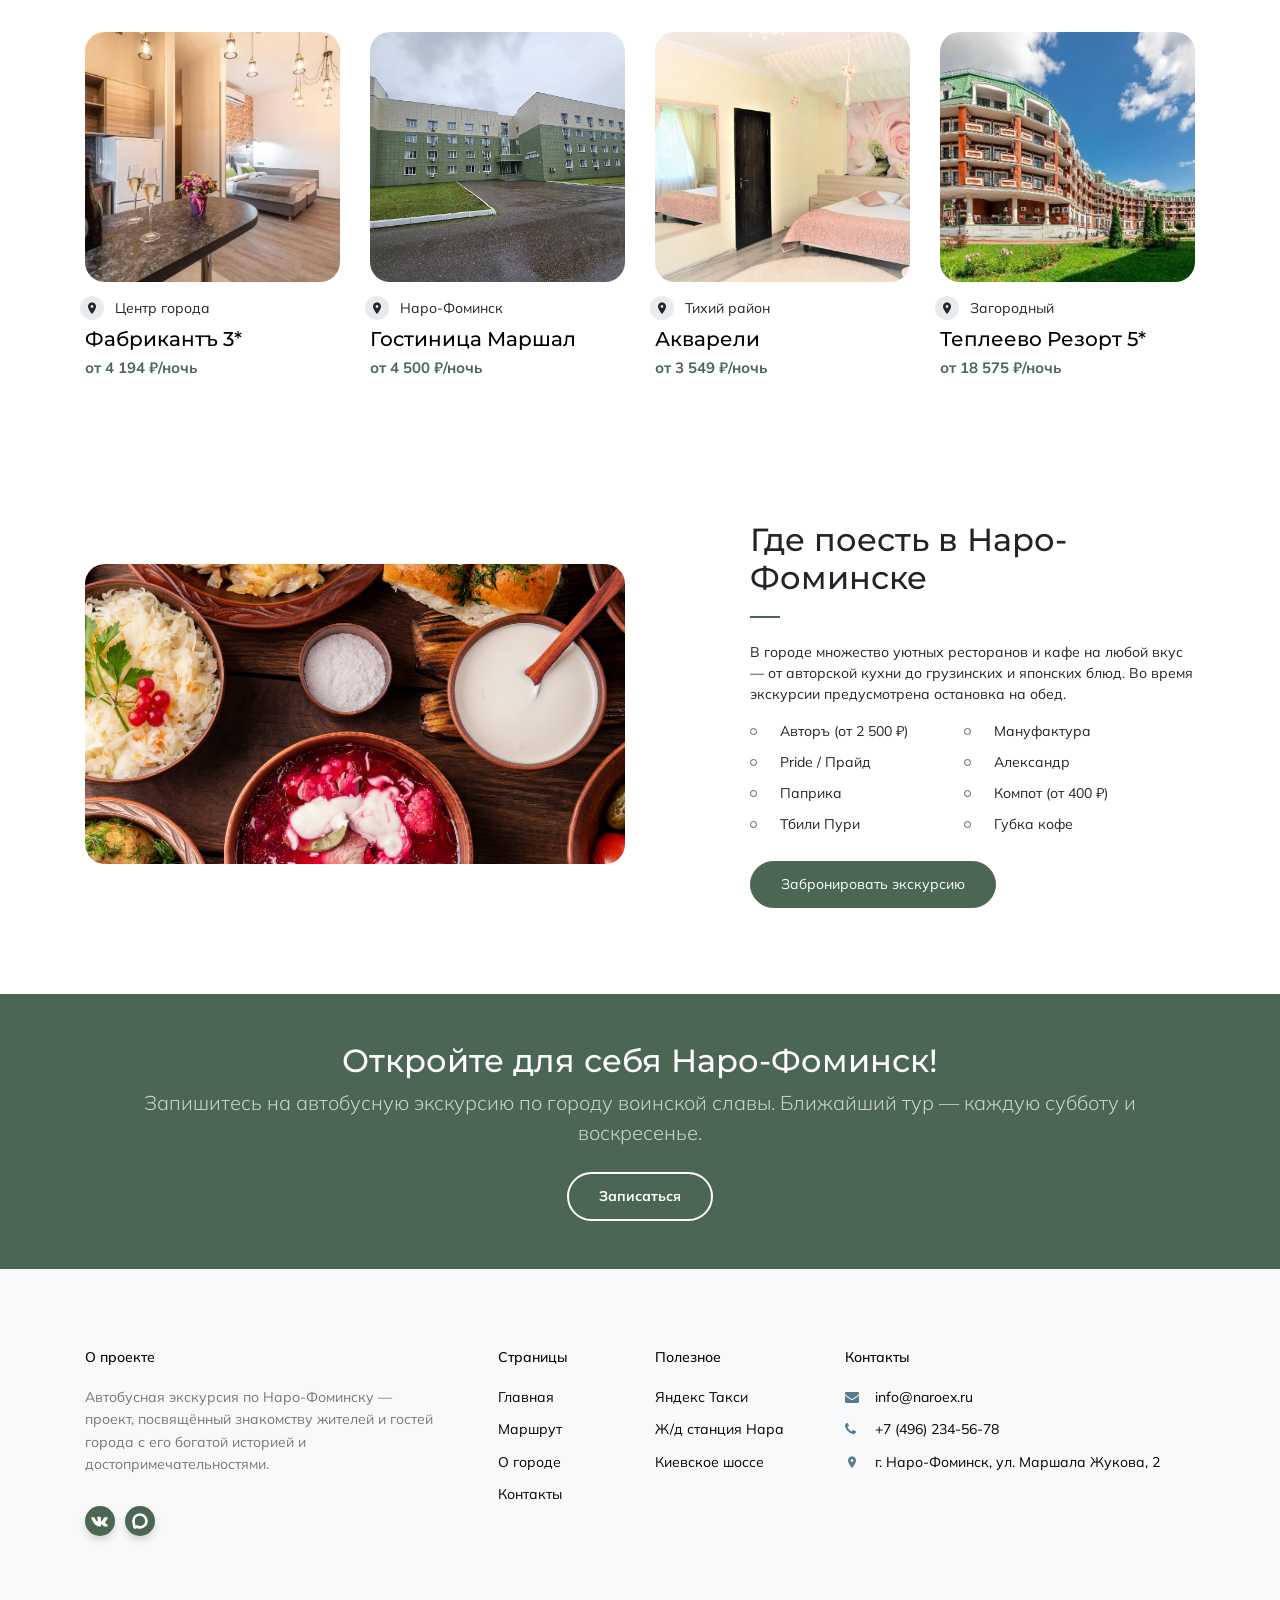
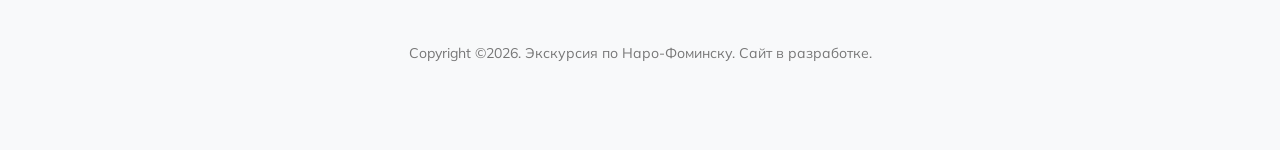
==== commit 9588e04b: "Add real city photos, fix carousel heights, update all pages with new images - Replace template imag" ====
--- a/html/index.html
+++ b/html/index.html
@@ -67,12 +67,12 @@
 			<div class="row align-items-center">
 				<div class="col-lg-7">
 					<div class="intro-wrap">
-						<h1 class="mb-5 text-shadow"><span class="d-block">Автобусная экскурсия</span> по <span class="typed-words"></span></h1>
-						<p class="mb-4 lead text-white-opacity">Откройте для себя город воинской славы, его историю, храмы, музеи и уникальные памятники. Комфортабельный автобусный тур с профессиональным гидом.</p>
+						<h1 class="mb-5"><span class="d-block">Автобусная экскурсия</span> по <span class="typed-words"></span></h1>
+						<p class="mb-4 lead" style="max-width: 550px;">Откройте для себя город воинской славы, его историю, храмы, музеи и уникальные памятники. Комфортабельный автобусный тур с профессиональным гидом.</p>
 
 						<div class="row">
 							<div class="col-12">
-								<div class="d-flex flex-wrap align-items-center mb-3 text-shadow">
+								<div class="d-flex flex-wrap align-items-center mb-3">
 									<span class="mr-4 text-white"><span class="icon-clock-o mr-2"></span>3 часа</span>
 									<span class="mr-4 text-white"><span class="icon-map mr-2"></span>8 остановок</span>
 									<span class="text-white"><span class="icon-group mr-2"></span>до 40 человек</span>
@@ -84,12 +84,10 @@
 				</div>
 				<div class="col-lg-5">
 					<div class="slides">
-						<img src="images/img_6.jpg" alt="Никольский собор" class="img-fluid active">
-						<img src="images/img_7.jpg" alt="Наро-Фоминск" class="img-fluid">
-						<img src="images/museum.jpg" alt="Краеведческий музей" class="img-fluid">
-						<img src="images/hero-slider-3.jpg" alt="Река Нара" class="img-fluid">
-						<img src="images/hero-slider-4.jpg" alt="Наро-Фоминск" class="img-fluid">
-						<img src="images/hero-slider-5.jpg" alt="Наро-Фоминск" class="img-fluid">
+						<img src="images/img_6.jpg" alt="Стела «Город воинской славы»" class="img-fluid">
+						<img src="images/img_7.jpg" alt="Мемориал Т-34" class="img-fluid">
+						<img src="images/zosim.jpg" alt="Зосимова пустынь" class="img-fluid active">
+						<img src="images/park_vorovskogo.jpg" alt="Красота Подмосковья" class="img-fluid">
 					</div>
 				</div>
 			</div>
@@ -280,6 +278,46 @@
 							<span class="location">Бывшая усадьба Щербатовых</span>
 						</div>
 						<img src="images/park_vorovskogo.jpg" alt="Центральный парк" class="img-fluid">
+					</a>
+				</div>
+
+				<div class="item">
+					<a class="media-thumb" href="images/serdce_zags.jpg" data-fancybox="gallery">
+						<div class="media-text">
+							<h3>Сердце у ЗАГСа</h3>
+							<span class="location">Памятник влюблённым</span>
+						</div>
+						<img src="images/serdce_zags.jpg" alt="Сердце возле ЗАГСа" class="img-fluid">
+					</a>
+				</div>
+
+				<div class="item">
+					<a class="media-thumb" href="images/plotina.jpg" data-fancybox="gallery">
+						<div class="media-text">
+							<h3>Плотина шёлкокомбината</h3>
+							<span class="location">Река Нара</span>
+						</div>
+						<img src="images/plotina.jpg" alt="Плотина шёлкокомбината" class="img-fluid">
+					</a>
+				</div>
+
+				<div class="item">
+					<a class="media-thumb" href="images/vechniy_ogon.jpg" data-fancybox="gallery">
+						<div class="media-text">
+							<h3>Часовня и Вечный огонь</h3>
+							<span class="location">Мемориал героям</span>
+						</div>
+						<img src="images/vechniy_ogon.jpg" alt="Часовня и Вечный огонь" class="img-fluid">
+					</a>
+				</div>
+
+				<div class="item">
+					<a class="media-thumb" href="images/reka_nara.jpg" data-fancybox="gallery">
+						<div class="media-text">
+							<h3>Река Нара</h3>
+							<span class="location">Красота Подмосковья</span>
+						</div>
+						<img src="images/reka_nara.jpg" alt="Река Нара" class="img-fluid">
 					</a>
 				</div>
 
@@ -421,7 +459,7 @@
 
 				<div class="col-lg-6">
 					<figure class="img-play-video">
-						<img src="images/museum.jpg" alt="Краеведческий музей" class="img-fluid rounded-20">
+						<img src="images/food.jpg" alt="Где поесть в Наро-Фоминске" class="img-fluid rounded-20" style="width: 100%; max-height: 300px; object-fit: cover;">
 					</figure>
 				</div>
 
@@ -493,7 +531,7 @@
 			})
 
 			var typed = new Typed('.typed-words', {
-				strings: ["Наро-Фоминску.", "городу воинской славы.", "истории.", "красоте Подмосковья.", "реке Нара.", "памятникам героев."],
+				strings: ["Наро-Фоминску.","памятникам героям.","истории.", "красоте Подмосковья." ],
 				typeSpeed: 80,
 				backSpeed: 80,
 				backDelay: 4000,
@@ -501,9 +539,10 @@
 				loop: true,
 				showCursor: true,
 				preStringTyped: (arrayPos, self) => {
-					arrayPos++;
+					var total = $('.slides img').length;
+					var slideId = (arrayPos % total) + 1;
 					$('.slides img').removeClass('active');
-					$('.slides img[data-id="'+arrayPos+'"]').addClass('active');
+					$('.slides img[data-id="'+slideId+'"]').addClass('active');
 				}
 
 			});
--- a/html/css/style.css
+++ b/html/css/style.css
@@ -51,6 +51,8 @@
   a:hover {
     color: var(--primary-dark);
     text-decoration: none; }
+  a:active {
+    color: var(--accent); }
 
 ::-moz-selection {
   background: #000000;
@@ -61,15 +63,19 @@
   color: #ffffff; }
 
 .text-primary {
-  color: var(--primary-dark) !important; }
+  color: var(--accent-dark) !important; }
 
 a.text-primary {
   color: var(--primary-dark) !important; }
   a.text-primary:hover {
-    color: var(--primary-dark) !important; }
+    color: var(--accent) !important; }
 
 h1, .h1, h2, .h2, h3, .h3, h4, .h4 {
   font-family: "Montserrat", sans-serif; }
+
+  .badge-primary {
+    background-color: var(--primary-dark);
+}
 
 .btn {
   padding-top: 12px;
@@ -88,6 +94,11 @@
     .btn.btn-primary:hover {
       border-color: var(--accent-dark);
       background: var(--accent-dark)}
+    .btn-primary:not(:disabled):not(.disabled):active,
+    .btn-primary:not(:disabled):not(.disabled).active,
+    .show > .btn-primary.dropdown-toggle {
+      background: var(--accent);
+      border-color: var(--accent); }
   .btn.btn-outline-white {
     border: 2px solid #ffffff; }
     .btn.btn-outline-white:hover {
@@ -329,7 +340,8 @@
       position: absolute;
       content: "";
       width: 2px;
-      height: 30px;
+      height: 24px;
+      top: 10px;
       background: #000000; }
     .site-mobile-menu-close > span:before {
       -webkit-transform: rotate(45deg);
@@ -401,18 +413,22 @@
     margin: 0;
     list-style: none;
     position: relative; }
+    
     .site-mobile-menu .site-nav-wrap a {
       padding: 5px 20px;
       display: block;
       position: relative;
       color: #000000; }
+    
       .site-mobile-menu .site-nav-wrap a:hover {
-        color: var(--primary-dark); }
+        color: var(--accent-light); }
+
     .site-mobile-menu .site-nav-wrap li {
       position: relative;
       display: block; }
       .site-mobile-menu .site-nav-wrap li.active > a {
-        color: var(--primary-dark); }
+        color: var(--accent-dark); }
+
     .site-mobile-menu .site-nav-wrap .arrow-collapse {
       position: absolute;
       right: 0px;
@@ -447,10 +463,12 @@
       position: relative;
       float: left;
       width: 100%; }
+
       .site-mobile-menu .site-nav-wrap > li > a {
         padding-left: 20px;
-        font-size: 14px; }
-      .site-mobile-menu .site-nav-wrap > li > ul {
+        font-size: 24px; }
+      
+        .site-mobile-menu .site-nav-wrap > li > ul {
         padding: 0;
         margin: 0;
         list-style: none; }
@@ -586,18 +604,19 @@
       .hero h1 {
         font-size: 45px; } }
     .hero h1 .typed-words {
-      position: relative; }
-      .hero h1 .typed-words:before {
-        position: absolute;
-        height: 7px;
-        background-color: var(--accent);
-        bottom: 0;
-        left: 0;
-        right: 0;
-        content: ""; }
+      -webkit-box-decoration-break: clone;
+      box-decoration-break: clone;
+      background-image: linear-gradient(var(--accent), var(--accent));
+      background-position: 0 100%;
+      background-repeat: no-repeat;
+      background-size: 100% 7px;
+      padding-bottom: 4px; }
   .hero .intro-wrap {
     position: relative;
     z-index: 1; }
+  @media (min-width: 992px) {
+    .hero .row.align-items-center .col-lg-5 {
+      align-self: flex-start; } }
   .hero .slides {
     background: #ffffff;
     max-width: 800px;
@@ -1036,6 +1055,14 @@
 
 .rounded-20 {
   border-radius: 20px; }
+
+.owl-single .owl-item > img {
+  height: 500px;
+  object-fit: cover;
+  width: 100%; }
+@media (max-width: 550px) {
+  .owl-single .owl-item > img {
+    height: 350px; } }
 
 .owl-dots {
   position: relative;
@@ -1350,6 +1377,11 @@
       -ms-transform: rotate(-180deg);
       transform: rotate(-180deg); }
 
+.team img {
+  height: 250px;
+  object-fit: cover;
+  width: 100%; }
+
 .team h3 {
   font-size: 20px; }
 
@@ -1378,8 +1410,11 @@
       margin-bottom: 20px;
       color: #000000;
       font-family: "Mulish", sans-serif; }
-    .site-footer .widget .social li {
+    
+      .site-footer .widget .social li {
+        margin-right: 6px;
       display: inline-block; }
+    
       .site-footer .widget .social li a {
         width: 30px;
         height: 30px;
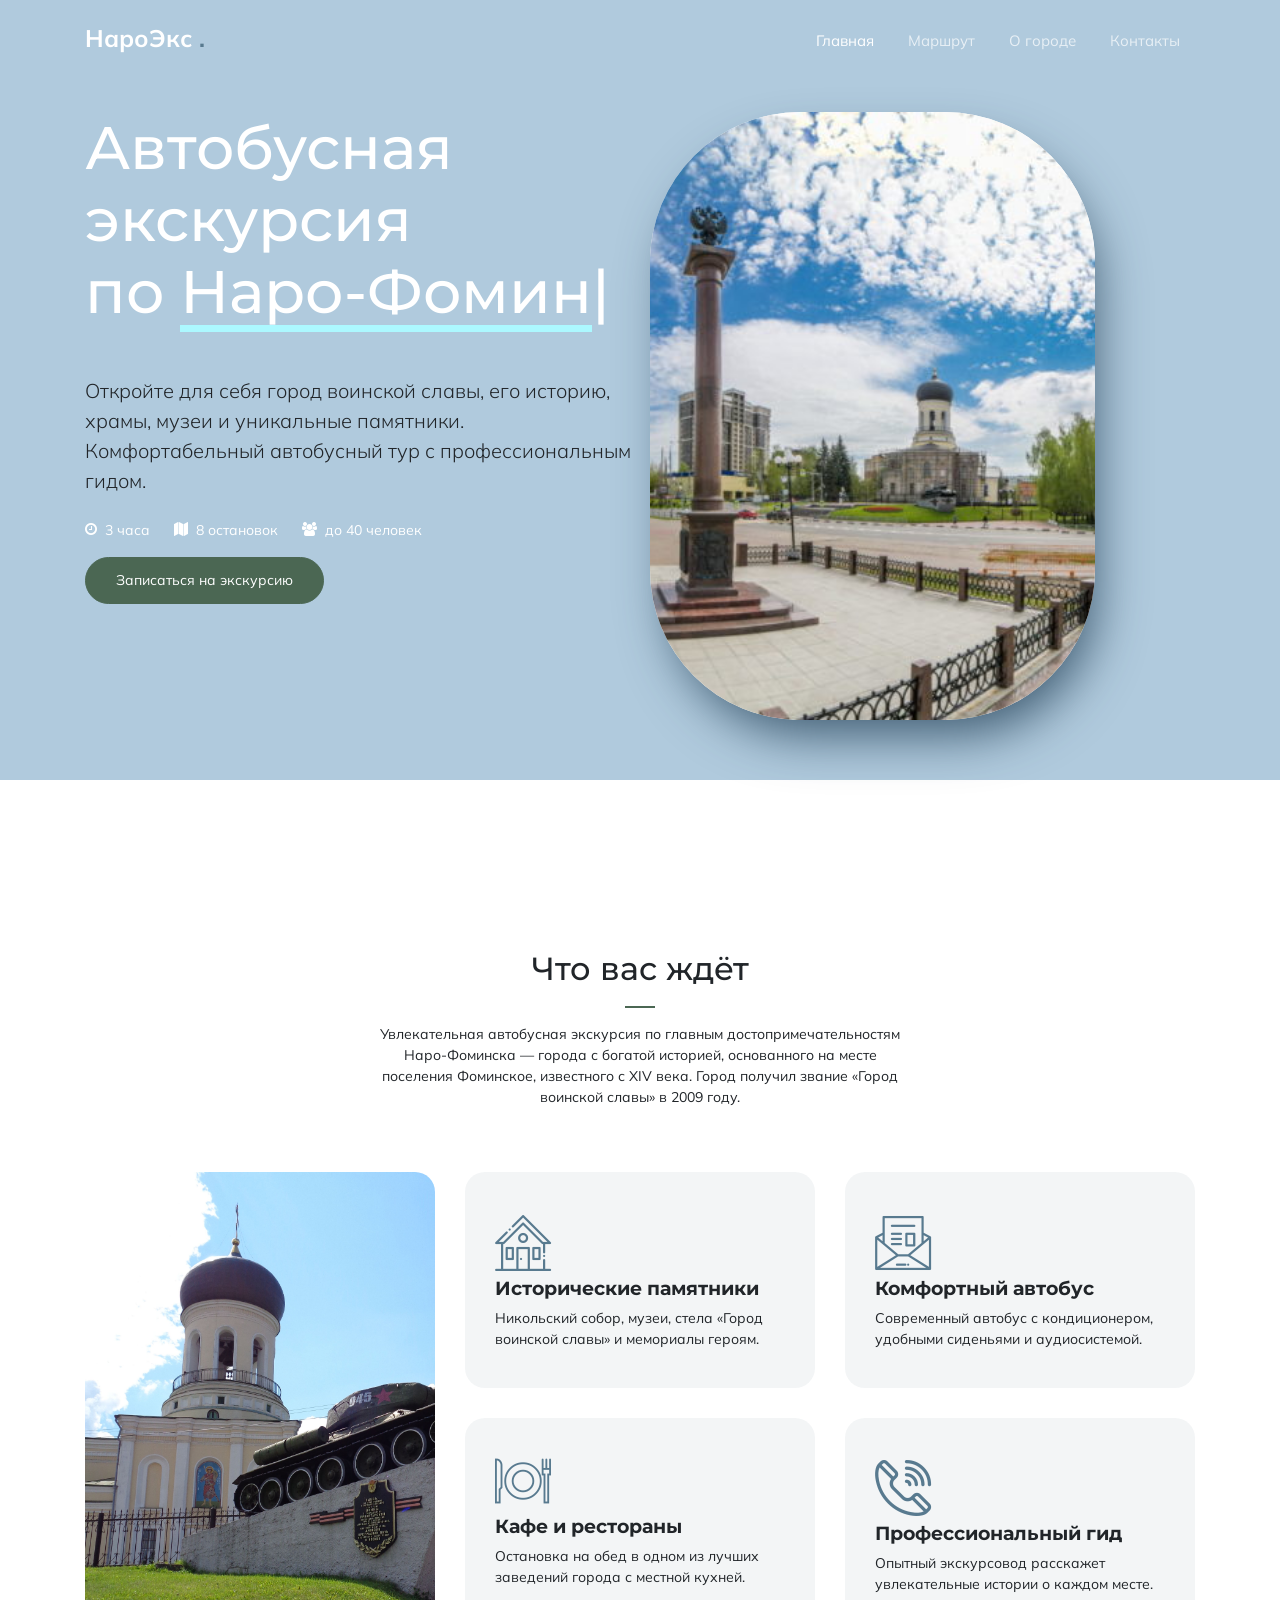
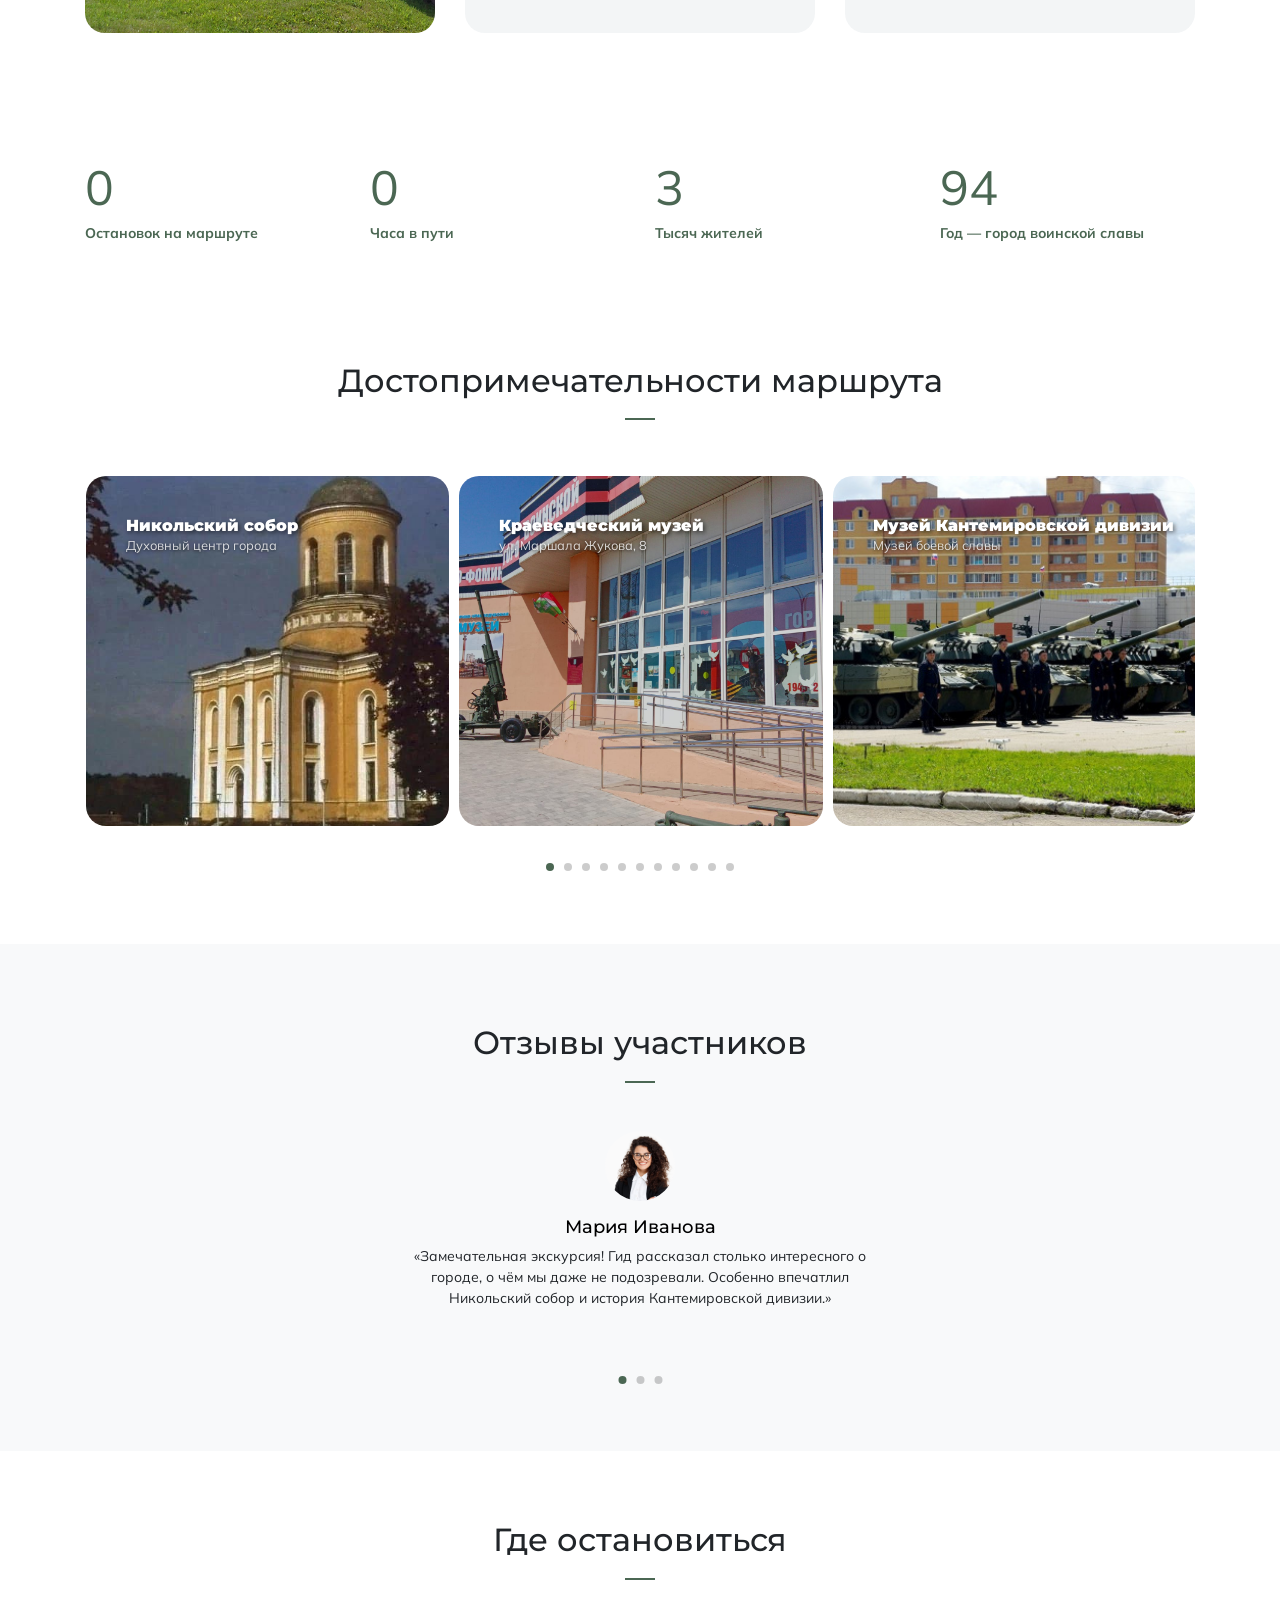
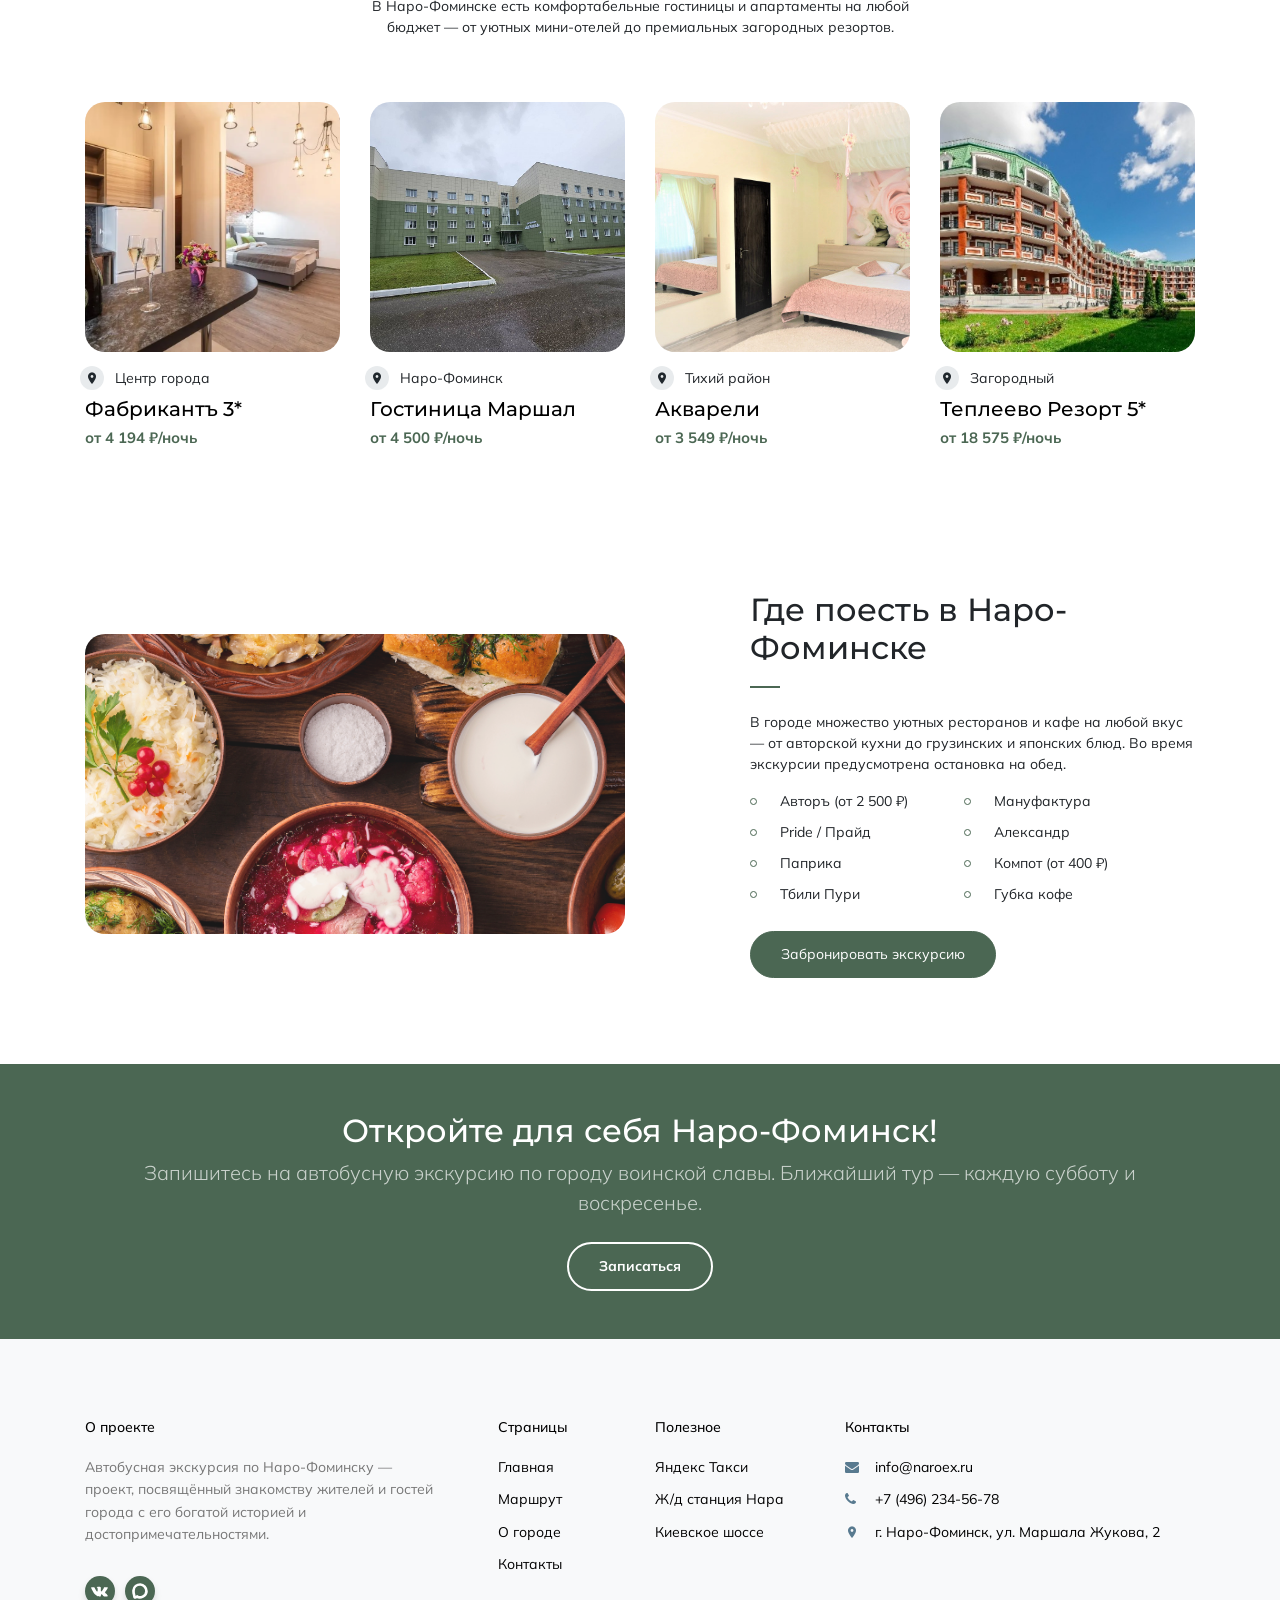
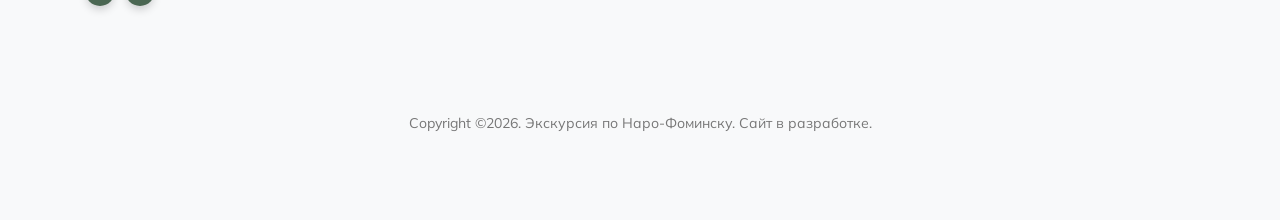
==== commit 0a873609: "Fix carousel dots to match slide count, user edits to hero slider" ====
--- a/html/index.html
+++ b/html/index.html
@@ -288,16 +288,6 @@
 							<span class="location">Памятник влюблённым</span>
 						</div>
 						<img src="images/serdce_zags.jpg" alt="Сердце возле ЗАГСа" class="img-fluid">
-					</a>
-				</div>
-
-				<div class="item">
-					<a class="media-thumb" href="images/plotina.jpg" data-fancybox="gallery">
-						<div class="media-text">
-							<h3>Плотина шёлкокомбината</h3>
-							<span class="location">Река Нара</span>
-						</div>
-						<img src="images/plotina.jpg" alt="Плотина шёлкокомбината" class="img-fluid">
 					</a>
 				</div>
 
@@ -459,7 +449,7 @@
 
 				<div class="col-lg-6">
 					<figure class="img-play-video">
-						<img src="images/food.jpg" alt="Где поесть в Наро-Фоминске" class="img-fluid rounded-20" style="width: 100%; max-height: 300px; object-fit: cover;">
+						<img src="images/food.jpg" alt="Где поесть в Наро-Фоминске" class="img-fluid rounded-20" style="opacity: 0.9; width: 100%; max-height: 300px; object-fit: cover;">
 					</figure>
 				</div>
 
